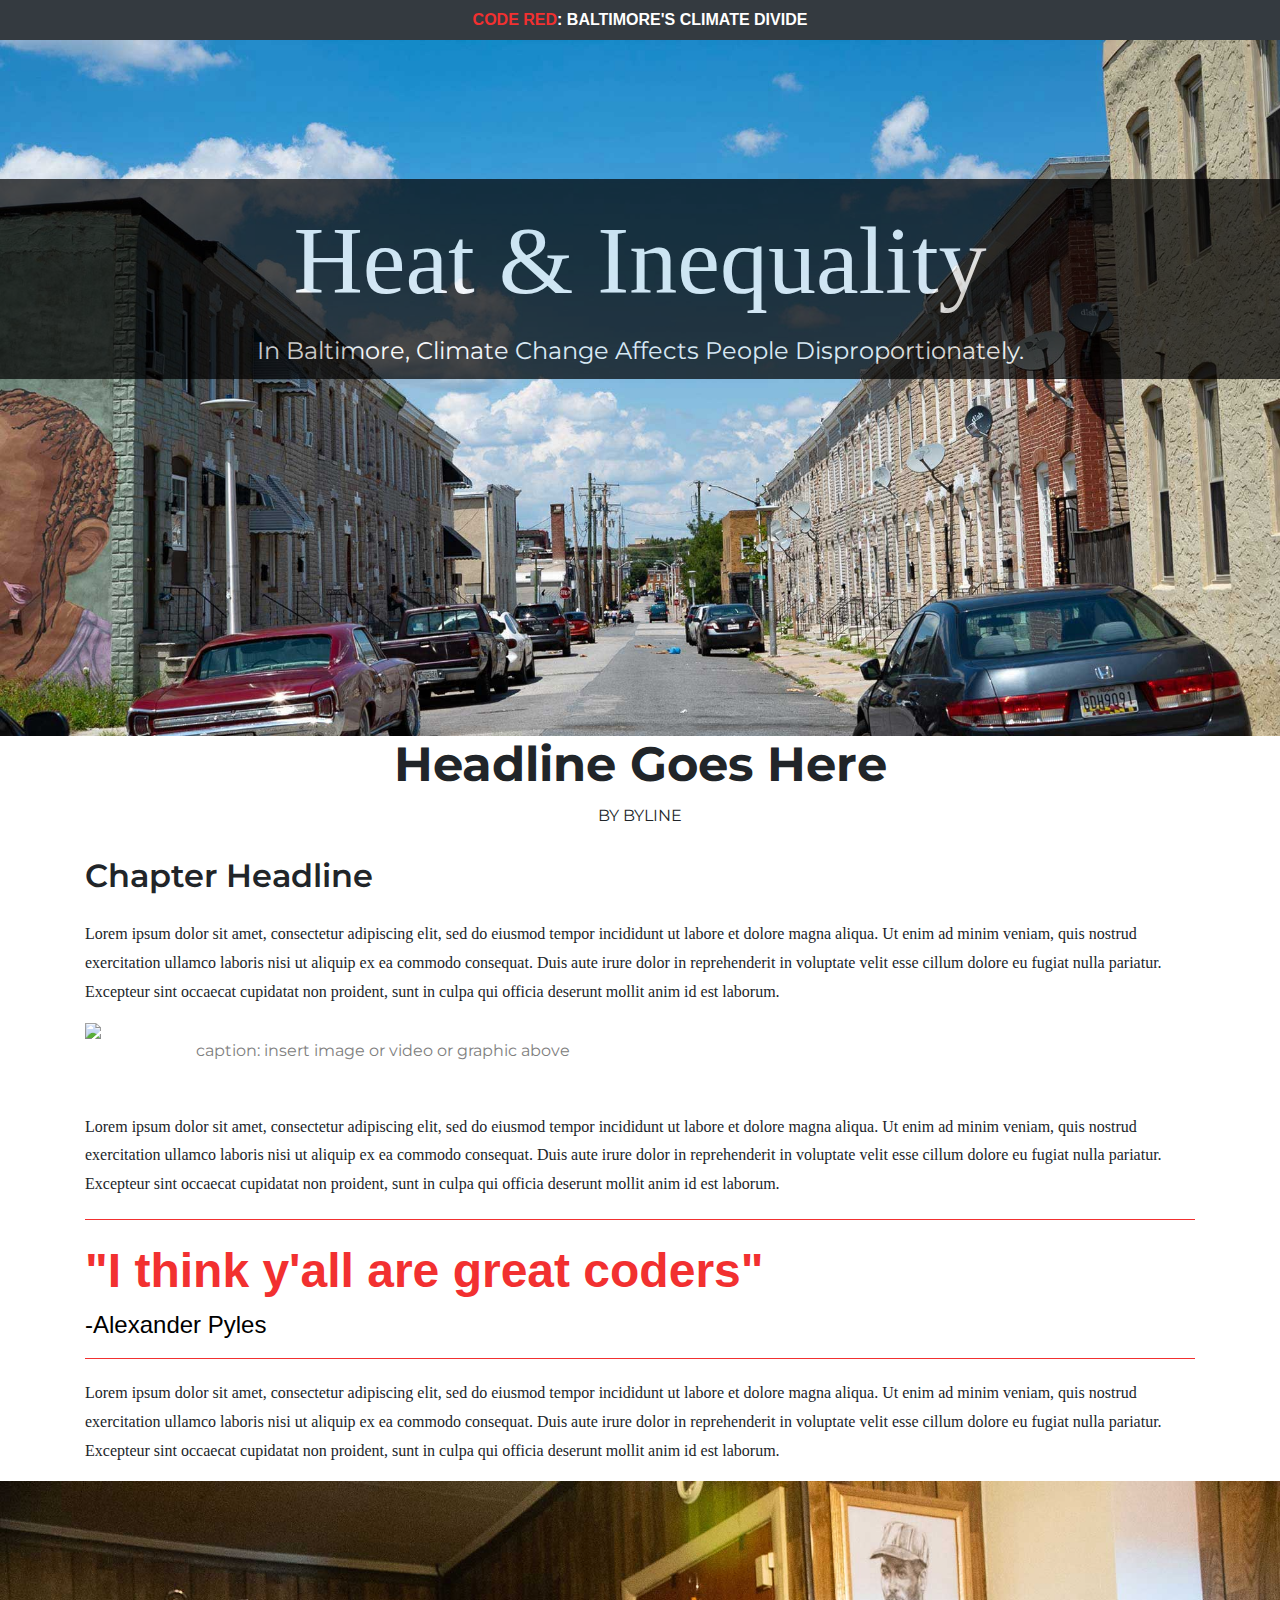
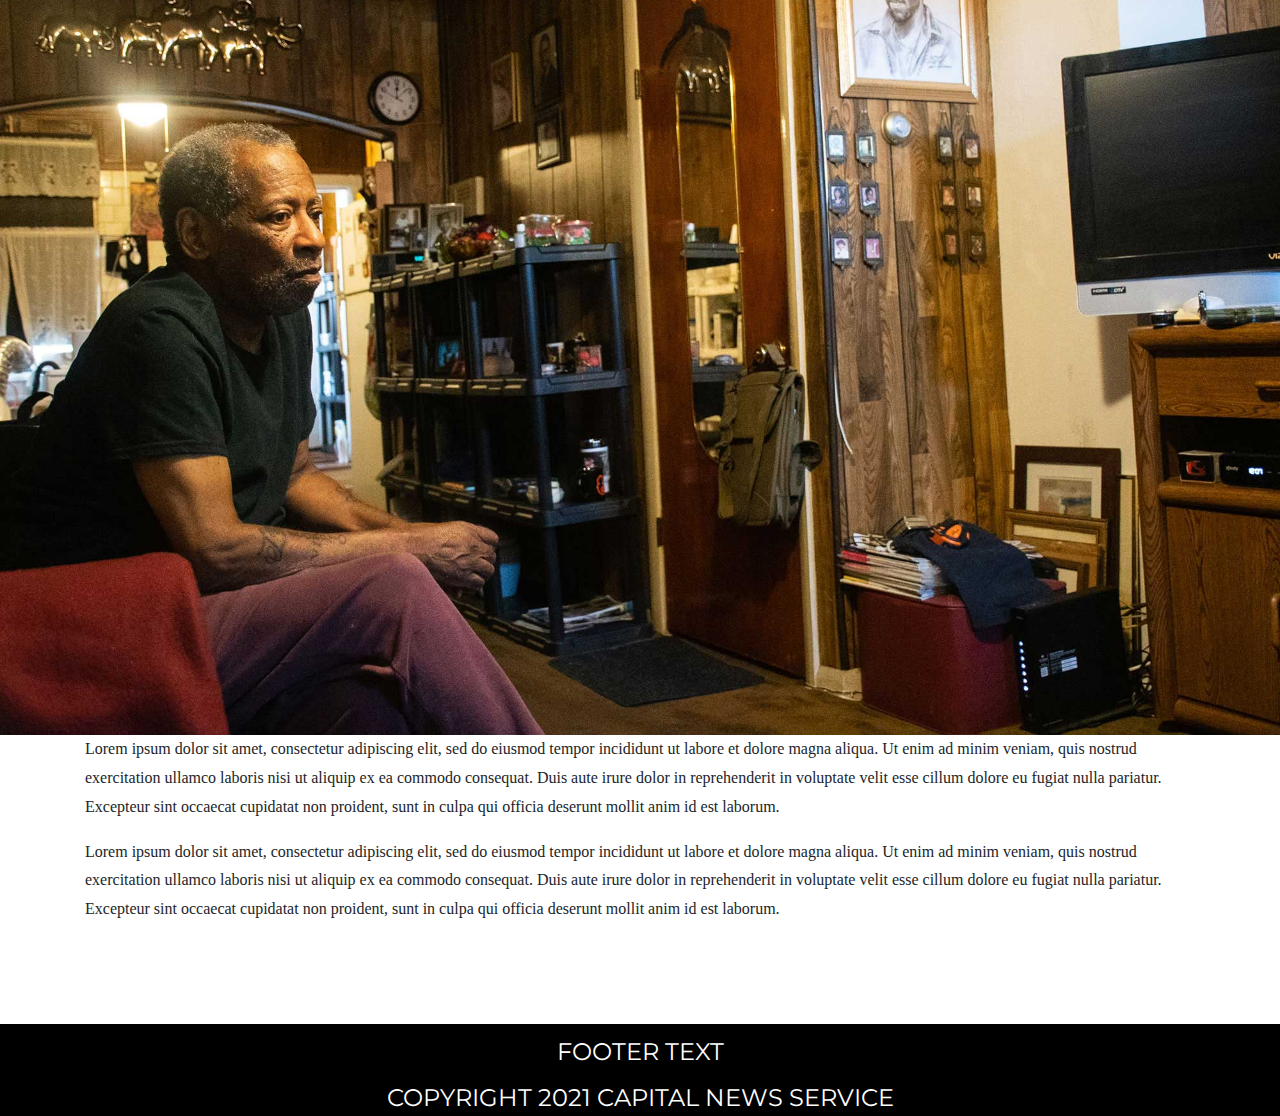
==== climate-crisis-story/index.html @ b61ea434 "data-viz-project" ====
<!doctype html>

<html lang="en">
<head>
  <meta charset="utf-8">
  <meta name="viewport" content="width=device-width, initial-scale=1, shrink-to-fit=no">

  <title>HTML Frame</title>
  <meta name="description" content="Climate Crisis Exercise">
  <meta name="author" content="Josh Davidsburg">

  <!-- Bootstrap CSS -->
  <link rel="stylesheet" href="https://stackpath.bootstrapcdn.com/bootstrap/4.4.1/css/bootstrap.min.css" integrity="sha384-Vkoo8x4CGsO3+Hhxv8T/Q5PaXtkKtu6ug5TOeNV6gBiFeWPGFN9MuhOf23Q9Ifjh" crossorigin="anonymous">
  <!-- My local stylesheet -->
  <link rel="stylesheet" rel="text/css" href="style.css">
  <link rel="preconnect" href="https://fonts.gstatic.com">

  <!-- Google Font Styles -->
  <link href="https://fonts.googleapis.com/css2?family=Montserrat:wght@300;500;700;800;900&display=swap" rel="stylesheet">
</head>
<body>
  <!-- NavBar -->
  <nav class="navbar navbar-expand-lg navbar-dark bg-dark">
    <span class="navtop"> <span class="red">Code Red</span>: Baltimore's Climate Divide</span>
  </nav>
  <!-- End NavBar -->

  <!--splash hero area -->
  <div class="hero-container">
    <img src="images/sonia-hug-streetview.jpg" class="hero-image" alt="Baltimore street view">
    <div class="overlay">
      <div class="hero-head">Heat & Inequality
      <div class="sub-head">In Baltimore, Climate Change Affects People Disproportionately.

      </div>
      </div>

    </div>
  </div>
  <!--End splash hero area -->


  <div class="container">

    <h1 id="headline">Headline Goes Here </h1>
    <p id="byline">By byline</p>

    <p class="chapter-headline">Chapter Headline</p>
    <p>Lorem ipsum dolor sit amet, consectetur adipiscing elit, sed do eiusmod tempor incididunt ut labore et dolore magna aliqua. Ut enim ad minim veniam, quis nostrud exercitation ullamco laboris nisi ut aliquip ex ea commodo consequat. Duis aute irure dolor in reprehenderit in voluptate velit esse cillum dolore eu fugiat nulla pariatur. Excepteur sint occaecat cupidatat non proident, sunt in culpa qui officia deserunt mollit anim id est laborum.</p>


        <img id="main-photo" src="sample-img.jpg">
        <div class="caption">caption: insert image or video or graphic above</div>




    <p>Lorem ipsum dolor sit amet, consectetur adipiscing elit, sed do eiusmod tempor incididunt ut labore et dolore magna aliqua. Ut enim ad minim veniam, quis nostrud exercitation ullamco laboris nisi ut aliquip ex ea commodo consequat. Duis aute irure dolor in reprehenderit in voluptate velit esse cillum dolore eu fugiat nulla pariatur. Excepteur sint occaecat cupidatat non proident, sunt in culpa qui officia deserunt mollit anim id est laborum. </p>

    <div class="quote">
        "I think y'all are great coders"
        <div class="attribution">
          -Alexander Pyles
        </div>
    </div>

    <p>Lorem ipsum dolor sit amet, consectetur adipiscing elit, sed do eiusmod tempor incididunt ut labore et dolore magna aliqua. Ut enim ad minim veniam, quis nostrud exercitation ullamco laboris nisi ut aliquip ex ea commodo consequat. Duis aute irure dolor in reprehenderit in voluptate velit esse cillum dolore eu fugiat nulla pariatur. Excepteur sint occaecat cupidatat non proident, sunt in culpa qui officia deserunt mollit anim id est laborum. </p>

<!-- Hero Image -->
  </div>
    <img src="images/solomon-simmons.jpg" alt="Solomon Simmons" class="hero-image">
  <div class="container">

    <p>Lorem ipsum dolor sit amet, consectetur adipiscing elit, sed do eiusmod tempor incididunt ut labore et dolore magna aliqua. Ut enim ad minim veniam, quis nostrud exercitation ullamco laboris nisi ut aliquip ex ea commodo consequat. Duis aute irure dolor in reprehenderit in voluptate velit esse cillum dolore eu fugiat nulla pariatur. Excepteur sint occaecat cupidatat non proident, sunt in culpa qui officia deserunt mollit anim id est laborum. </p>

    <p>Lorem ipsum dolor sit amet, consectetur adipiscing elit, sed do eiusmod tempor incididunt ut labore et dolore magna aliqua. Ut enim ad minim veniam, quis nostrud exercitation ullamco laboris nisi ut aliquip ex ea commodo consequat. Duis aute irure dolor in reprehenderit in voluptate velit esse cillum dolore eu fugiat nulla pariatur. Excepteur sint occaecat cupidatat non proident, sunt in culpa qui officia deserunt mollit anim id est laborum. </p>

    <!-- columns -->

  </div>
  <div id="footer">
  <div class="footer-text">Footer text </div>
  <div class="footer-text">Copyright 2021 Capital News Service</div>
  </div>
  <!-- JS call-ins -->
  <script src="https://code.jquery.com/jquery-3.4.1.slim.min.js" integrity="sha384-J6qa4849blE2+poT4WnyKhv5vZF5SrPo0iEjwBvKU7imGFAV0wwj1yYfoRSJoZ+n" crossorigin="anonymous"></script>
  <script src="https://cdn.jsdelivr.net/npm/popper.js@1.16.0/dist/umd/popper.min.js" integrity="sha384-Q6E9RHvbIyZFJoft+2mJbHaEWldlvI9IOYy5n3zV9zzTtmI3UksdQRVvoxMfooAo" crossorigin="anonymous"></script>
  <script src="https://stackpath.bootstrapcdn.com/bootstrap/4.4.1/js/bootstrap.min.js" integrity="sha384-wfSDF2E50Y2D1uUdj0O3uMBJnjuUD4Ih7YwaYd1iqfktj0Uod8GCExl3Og8ifwB6" crossorigin="anonymous"></script>

</body>
</html>
---- climate-crisis-story/style.css ----
#headline {
  font-size: 3em;
  font-weight: 700;
  text-align: center;
  font-family: 'Montserrat', sans-serif;
}

#byline{
  font-size: 1em;
  font-family: 'Montserrat', sans-serif;
  text-align: center;
  text-transform: uppercase;
}

p{
  font-family: Georgia, serif;
  line-height: 180%;
  font-size: 1em;
}

.chapter-headline{
  font-size: 2em;
  font-weight: 600;
  font-family: 'Montserrat', sans-serif;
}


#footer{
  background-color: black;
  margin-top: 100px;
}

.footer-text {
  font-size: 1.5em;
  text-align: center;
  font-family: 'Montserrat', sans-serif;
  color: white;
  padding-top: 10px;
  text-transform: uppercase;
}

#main-photo{
    width: 80%;
    margin-left: auto;
    margin-right: auto;
    display: block;
}

@media screen and (max-width:1400px){
  #main-photo{
    width:100%
  }
}



.caption {
  font-family: 'Montserrat', sans-serif;
  color:grey;
  padding-bottom: 50px;
  width: 80%;
  text-align: left;
  margin: 0 auto;
}

/* Top Nav /Tophat */
.navtop{
  color: white;
  margin: 0 auto;
  text-transform: uppercase;
  font-weight: 700;
}

.red{
  color: #f23030
}

/* hero splash area */
.hero-container{
  position: relative;
  text-align: center;
  color: white;

}

.hero-image{
  width: 100%;
}

.overlay{
  position: absolute;
  top: 20%;
  width: 100%;
  background-color: black;
  opacity: 0.7;
}

.hero-head{
  font-family: 'Playfair Display', serif;
  font-size: 6em;
  color: white;
  margin: 0 auto;
  padding: 10px
}

.sub-head{
  font-family: 'Montserrat', sans-serif;
  font-size: .25em
}
/* quotes */
.quote{
  color: #f23030;
  font-size: 3em;
  font-weight:700;
  text-align: left;
  padding: 15px 0 15px 0;
  border-top: 1px solid #f23030;
  border-bottom: 1px solid #f23030;
  margin-top: 20px;
  margin-bottom: 20px;
}
.attribution{
  font-size: .5em;
  font-weight: 100;
  text-align: left;
  color: black;
}

/* media queries */
@media query (max-width:700px){
  .hero-head{
    font-size: 1.5em;
  }
}
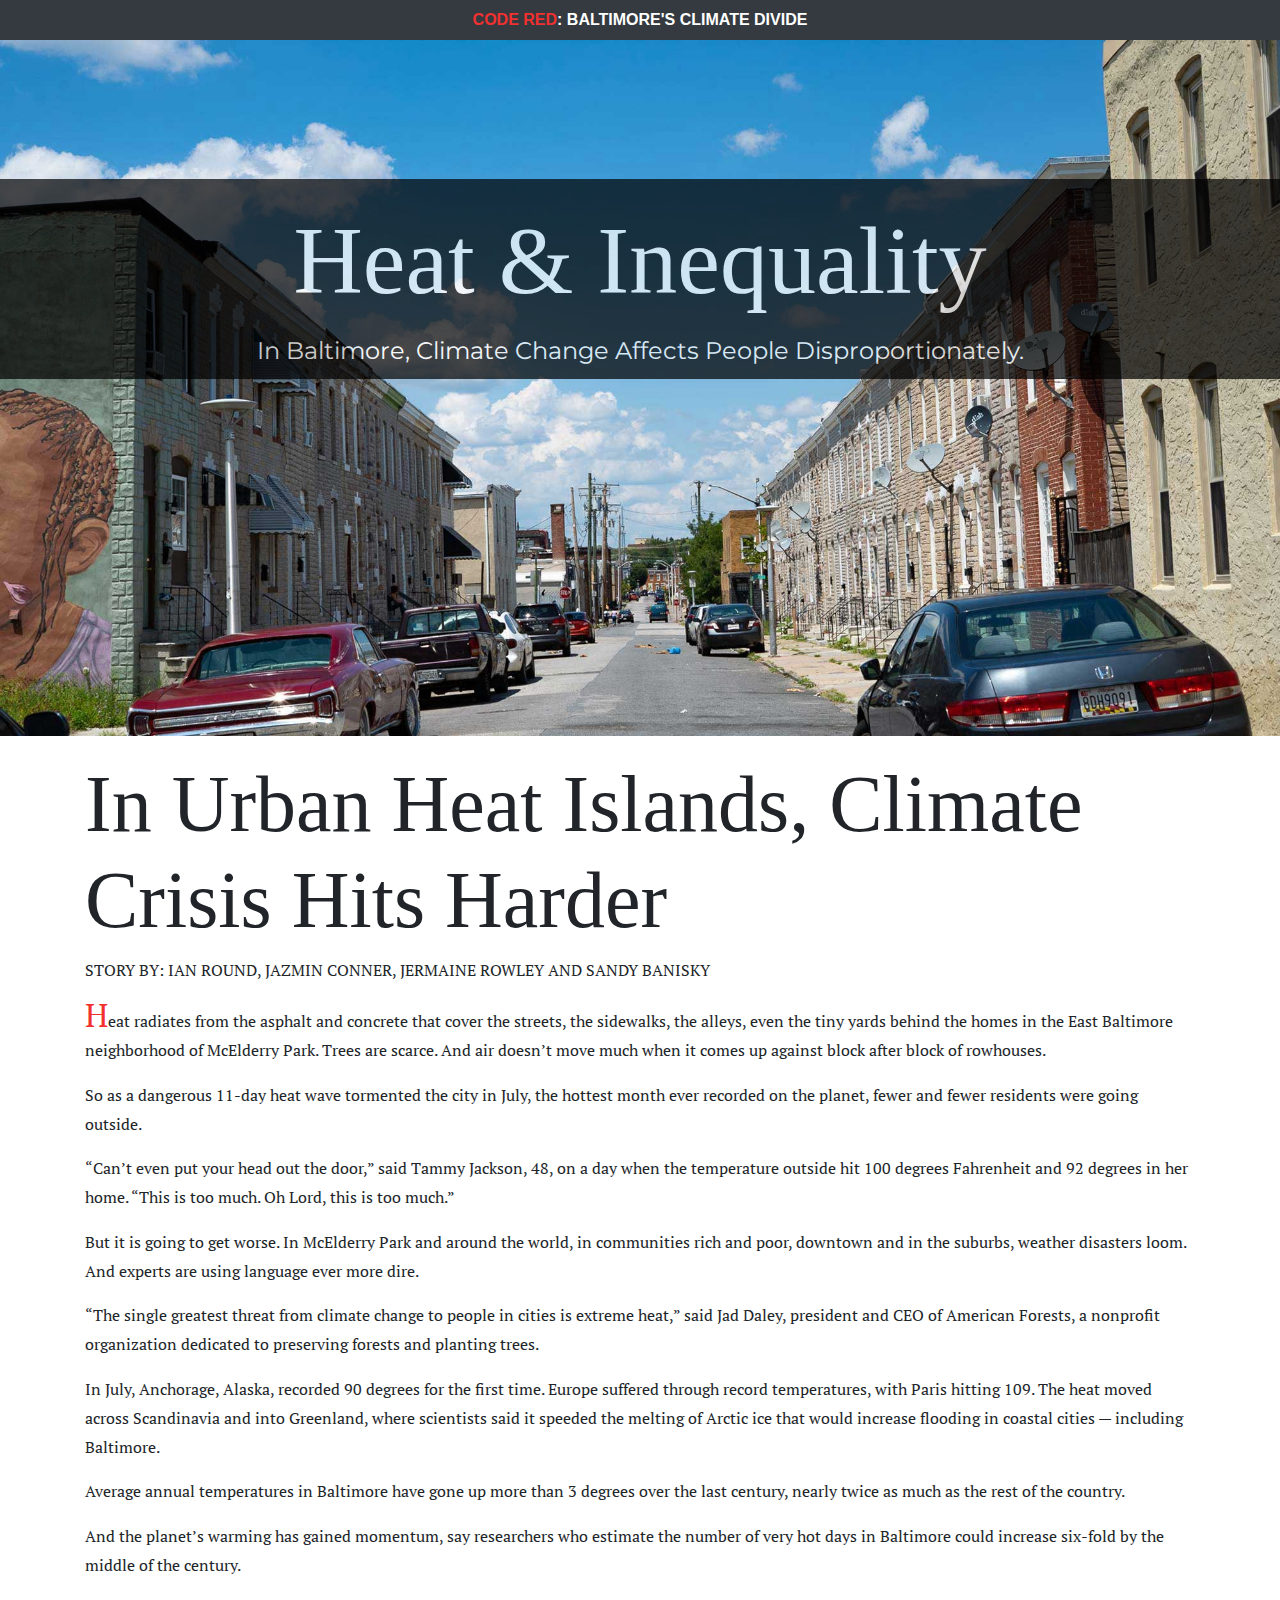
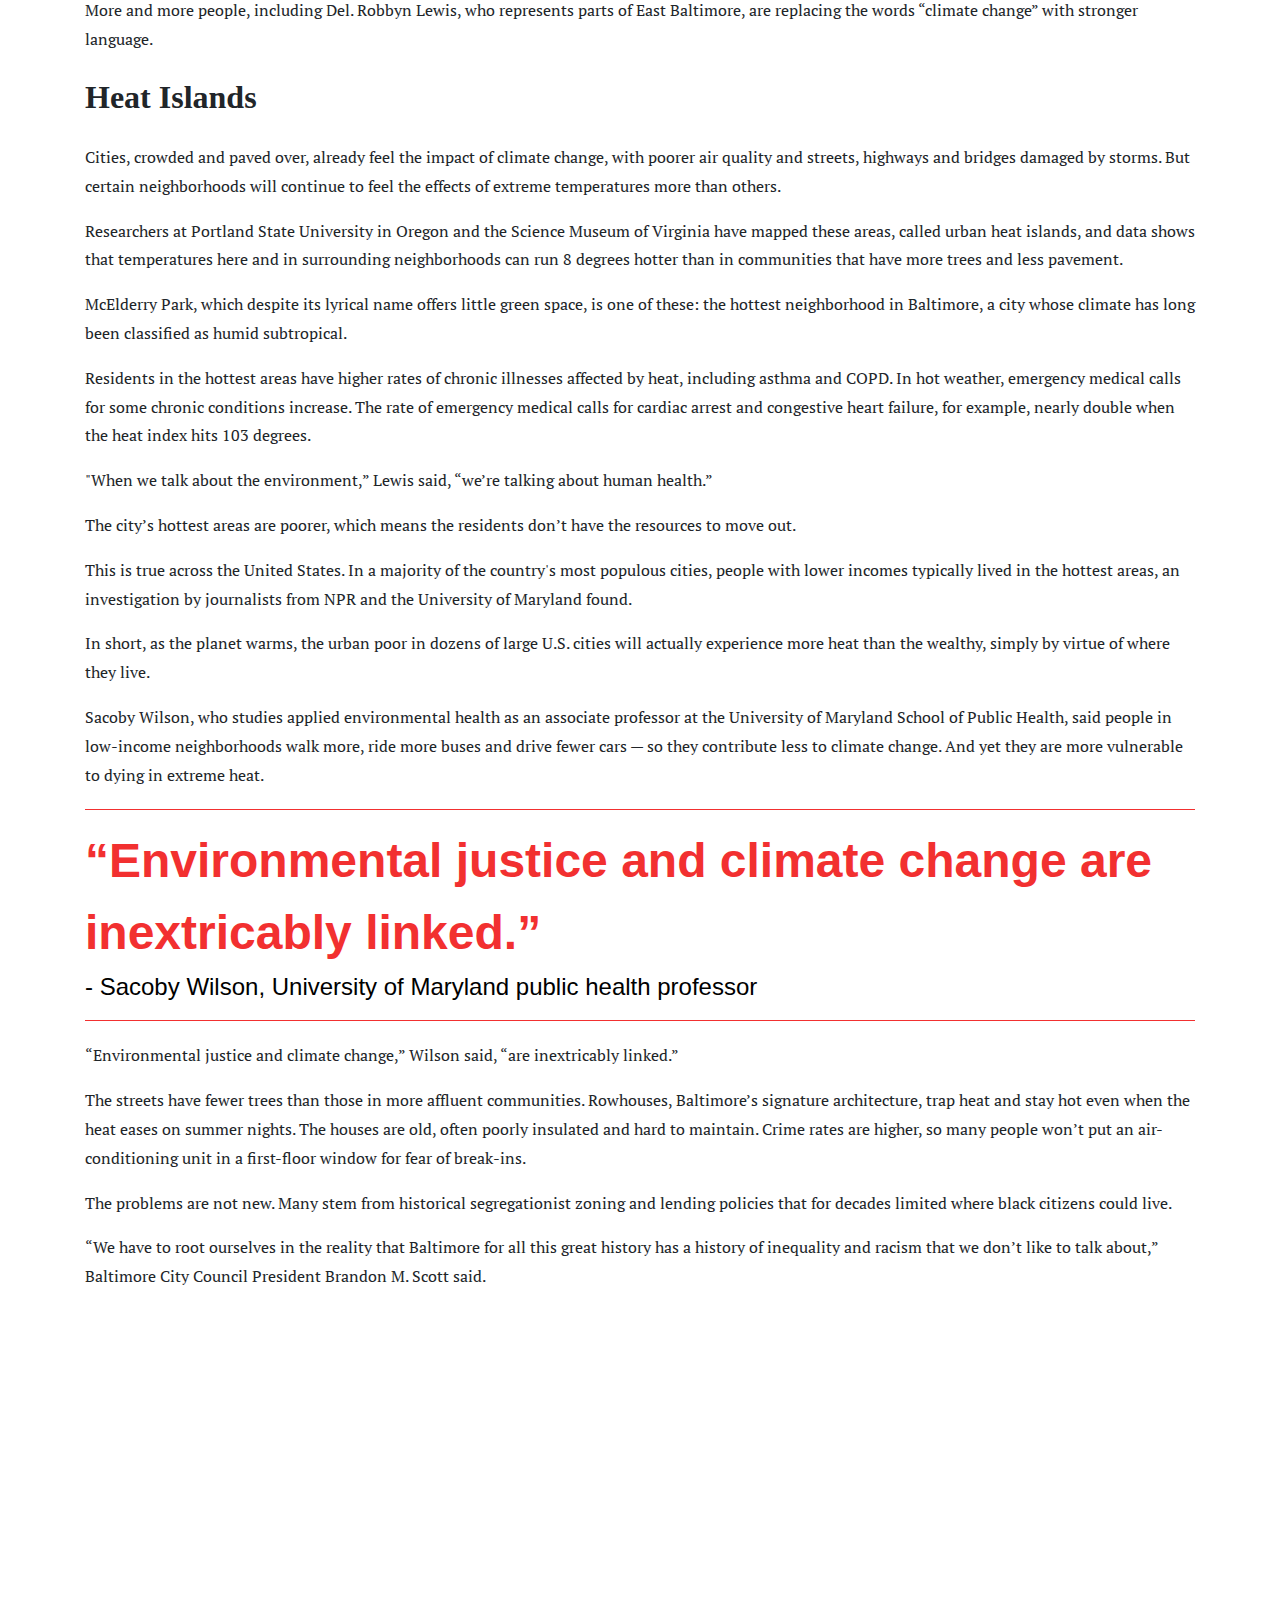
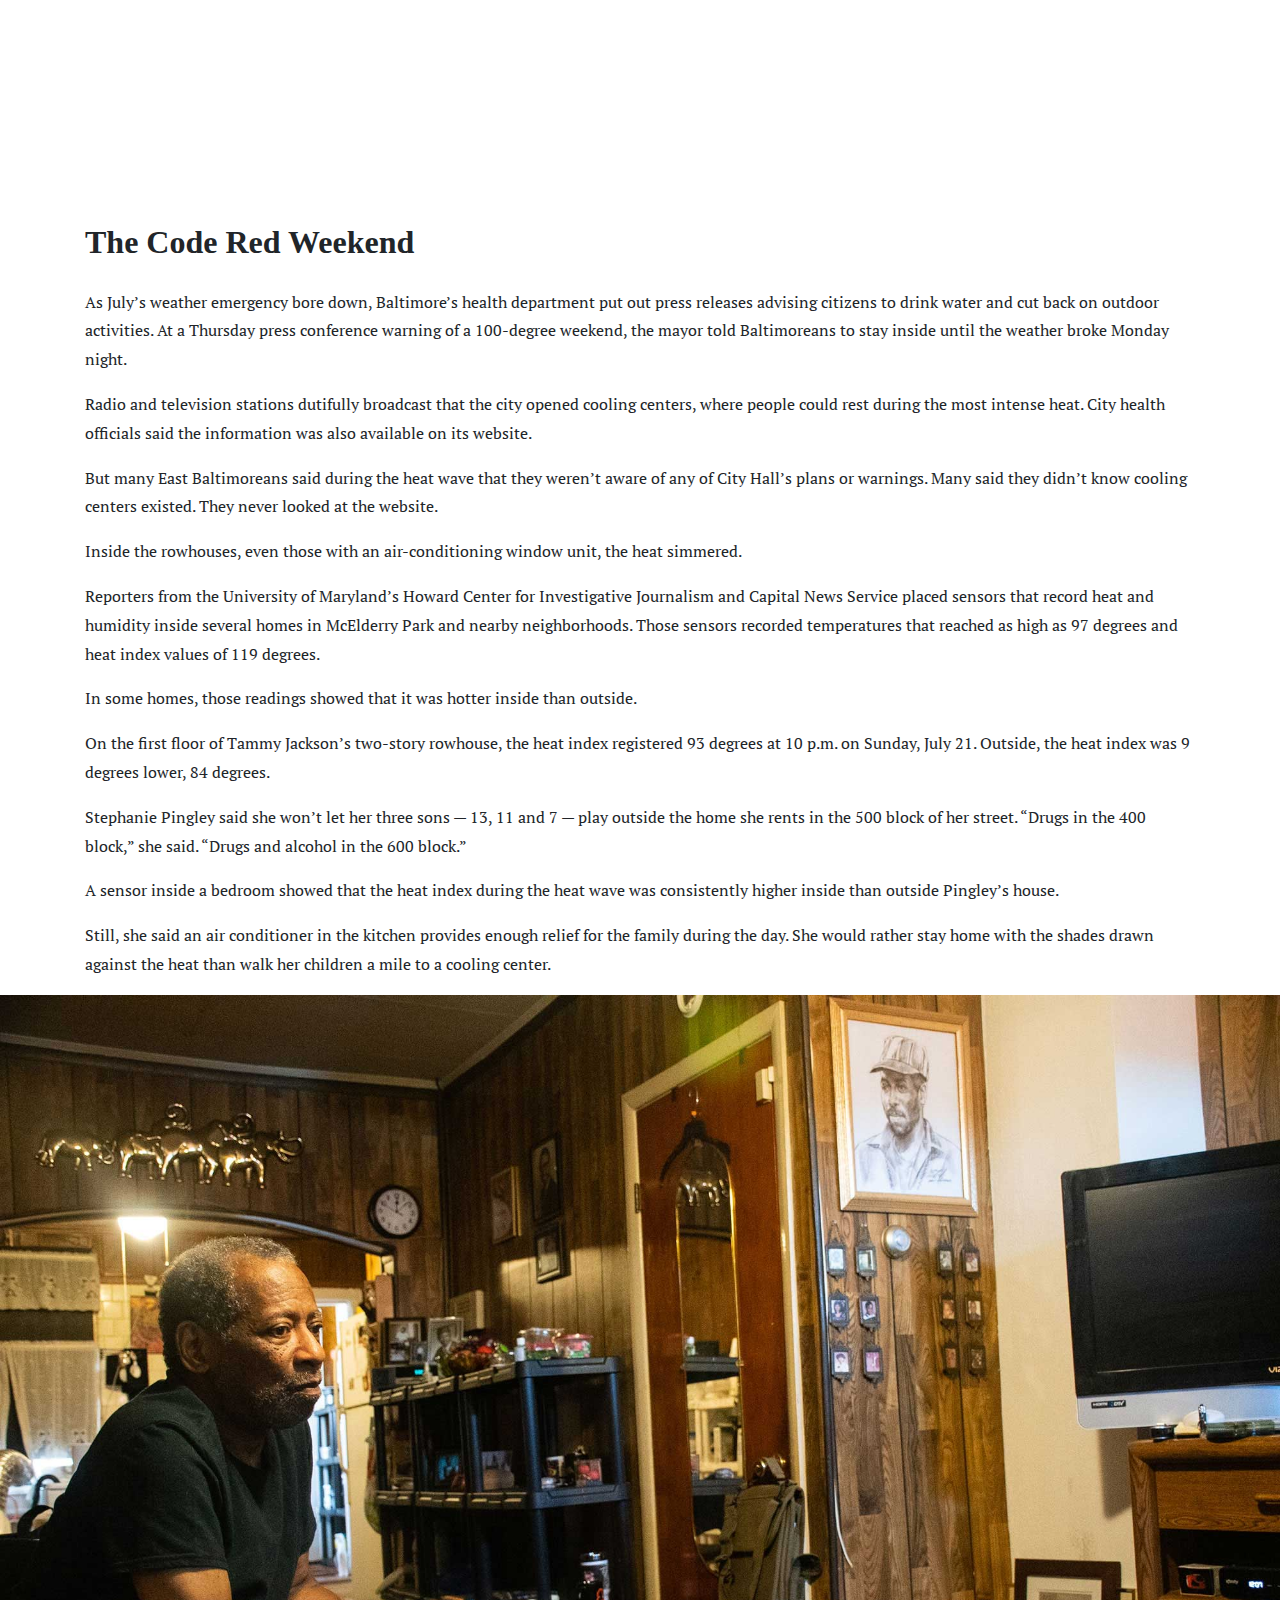
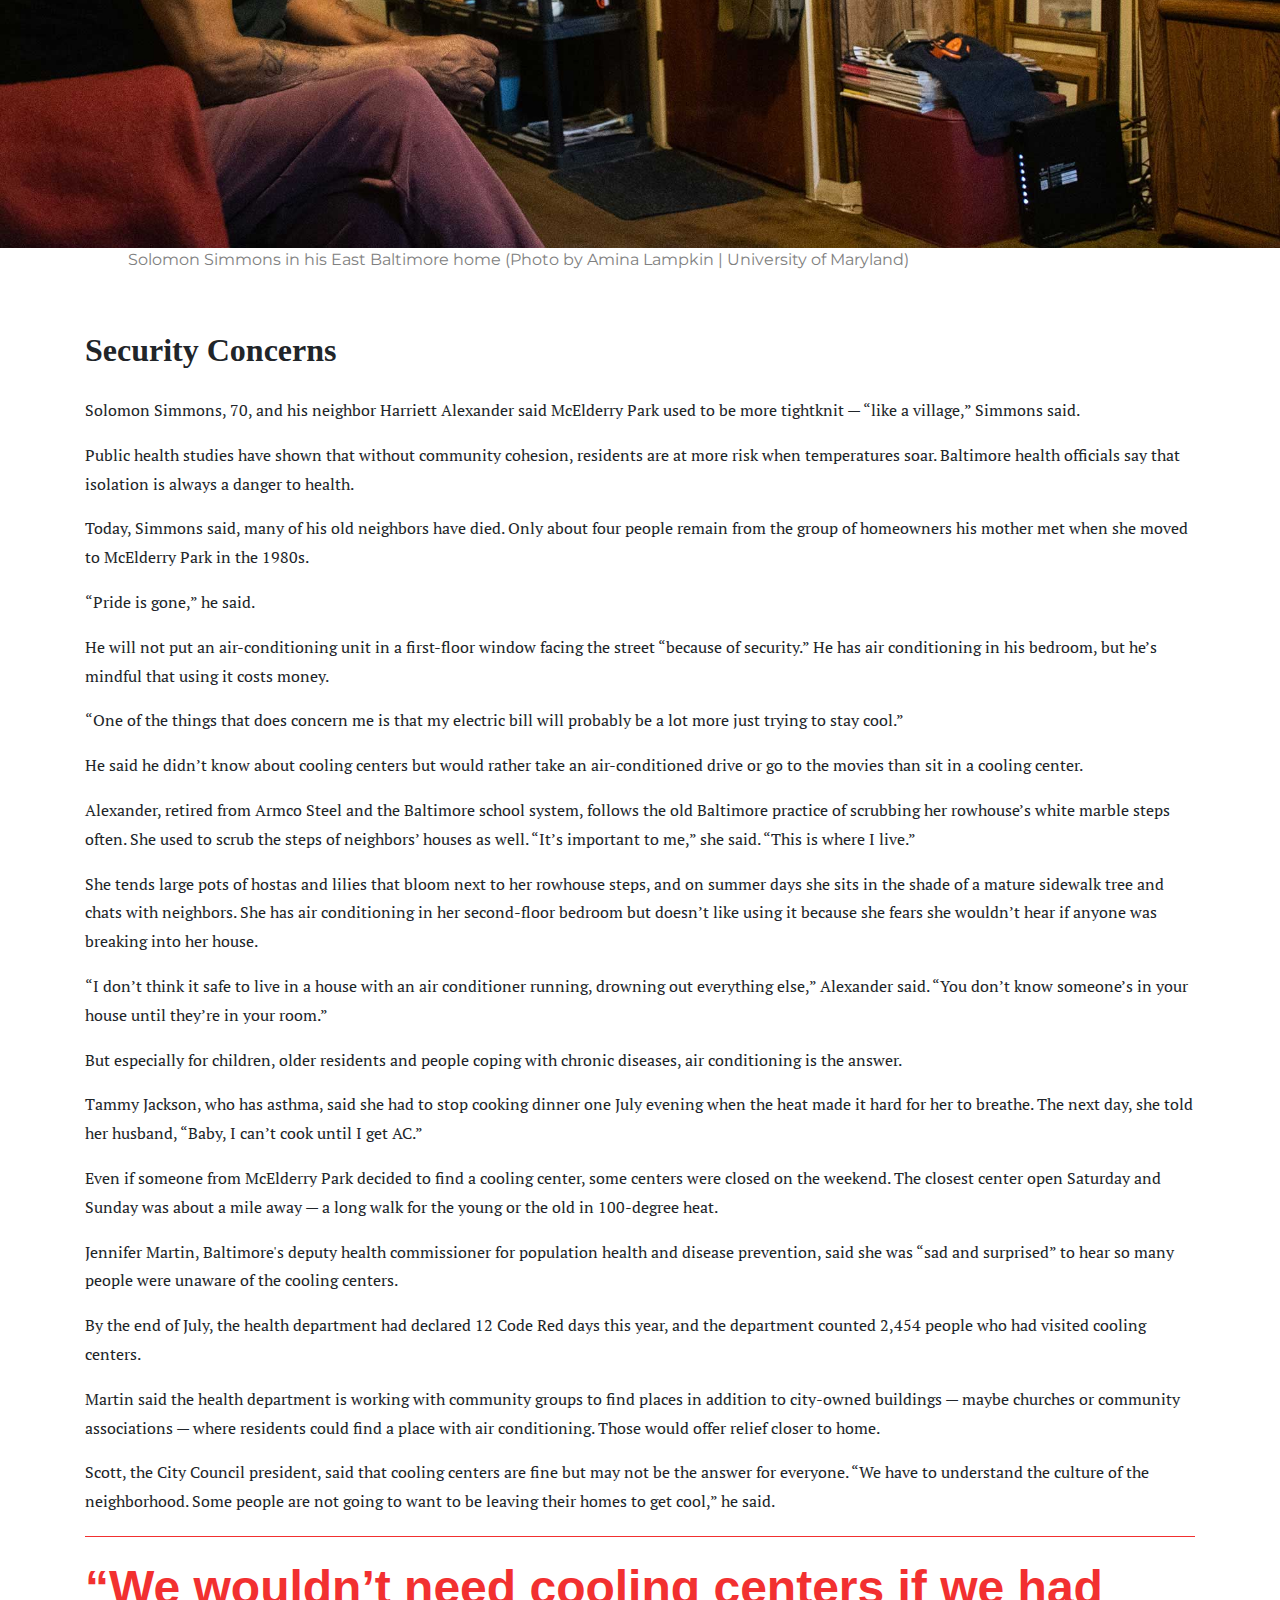
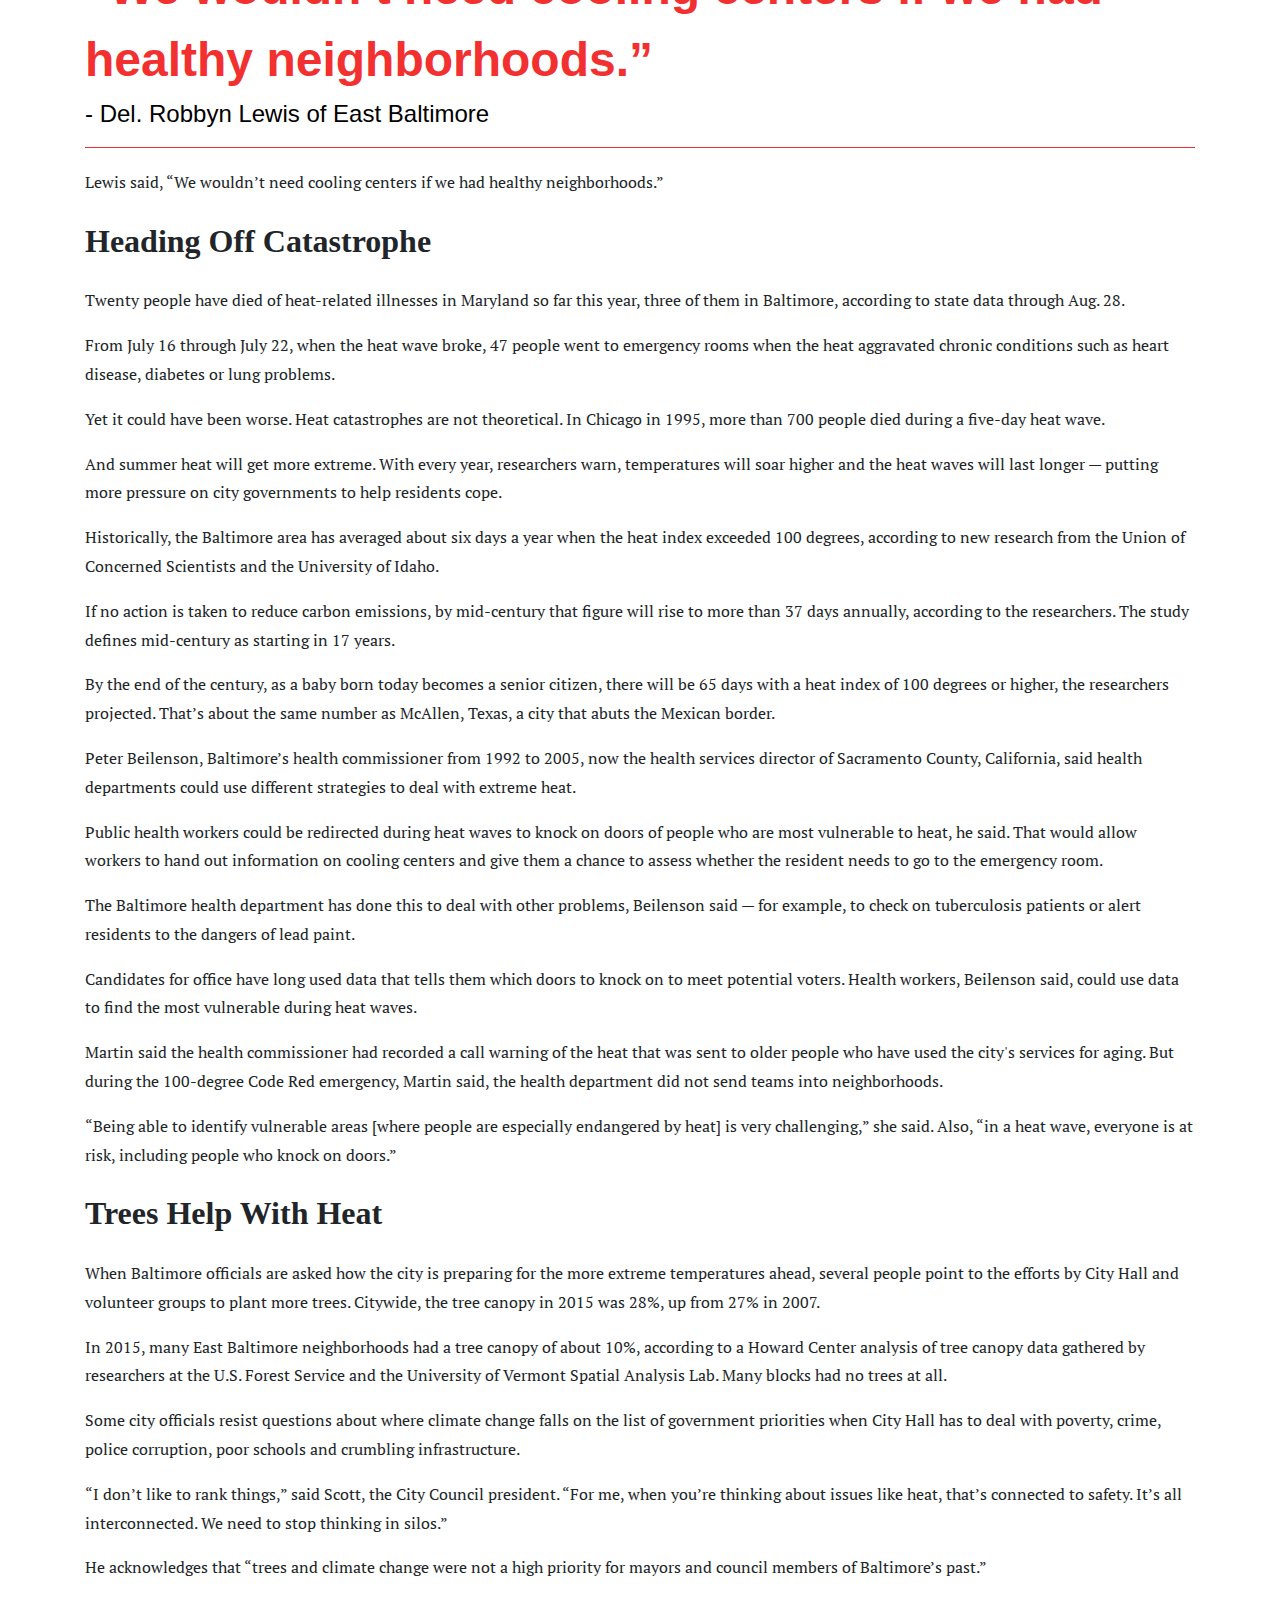
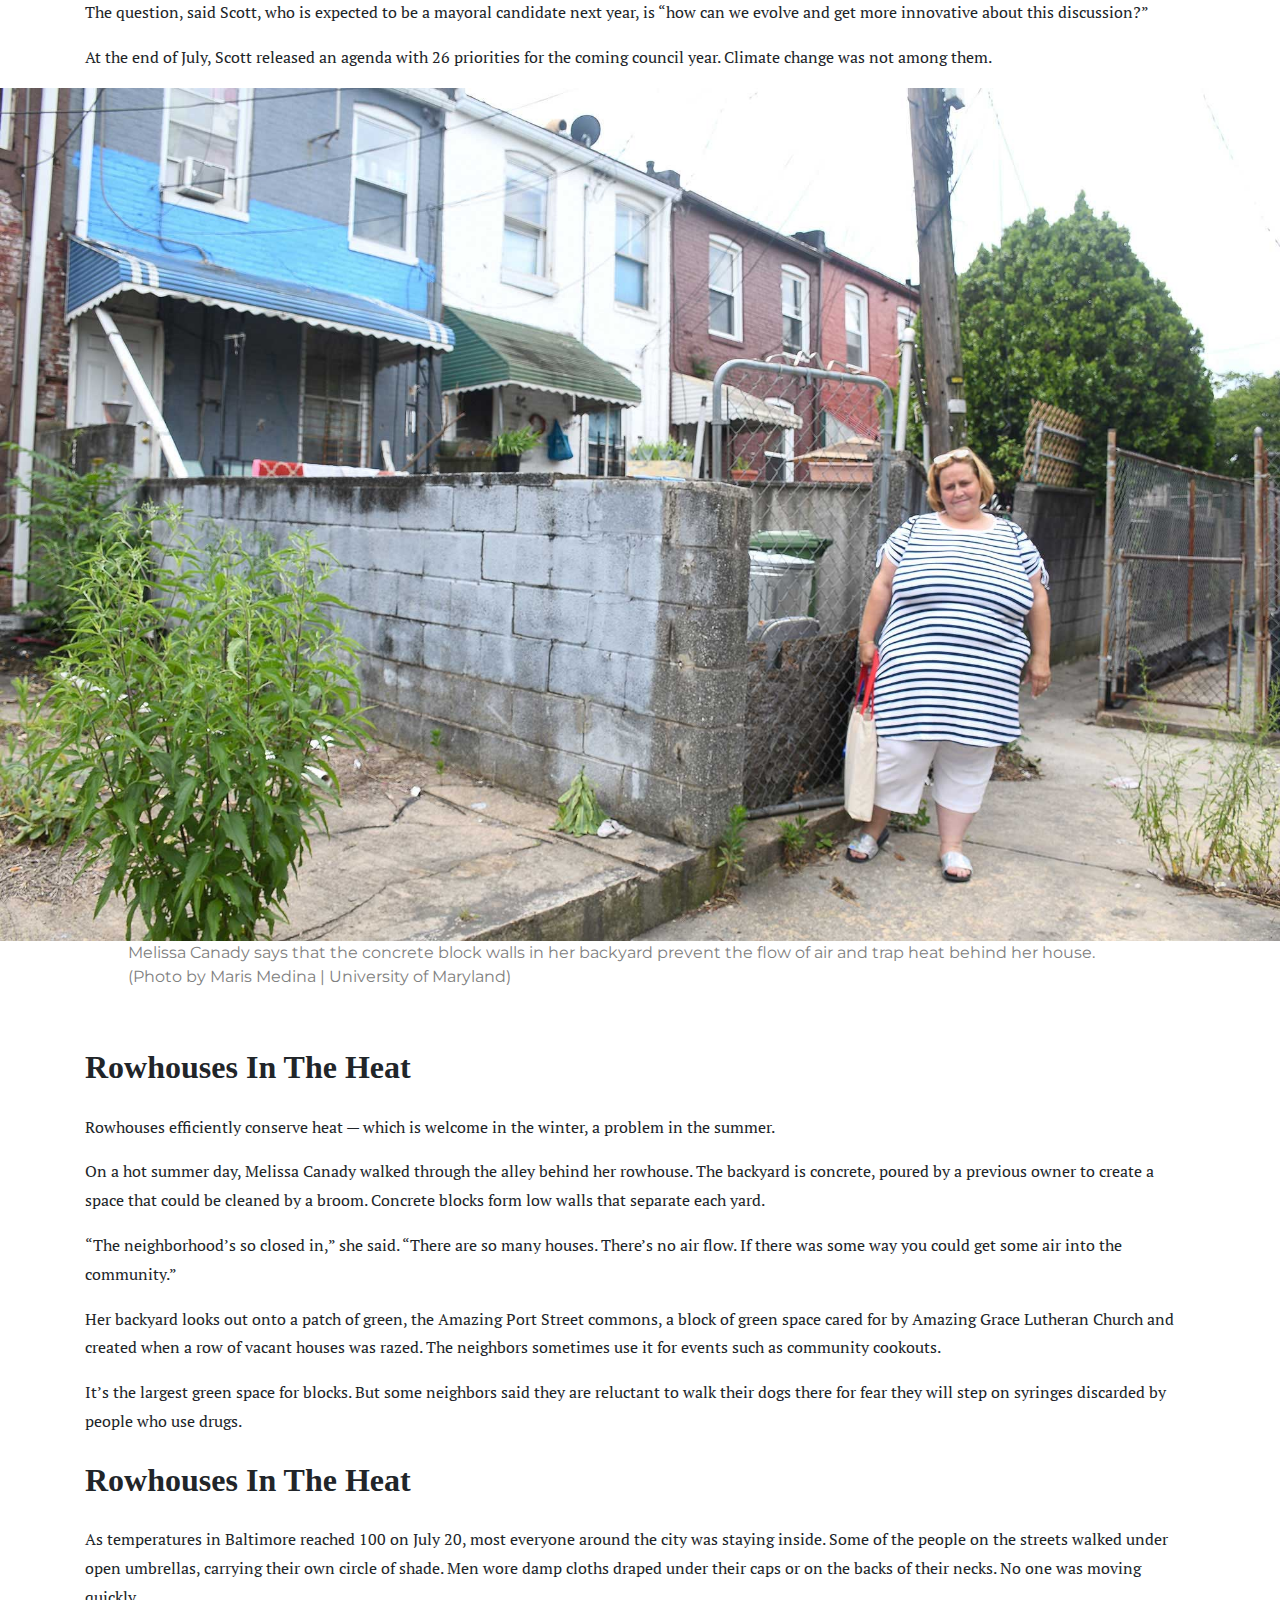
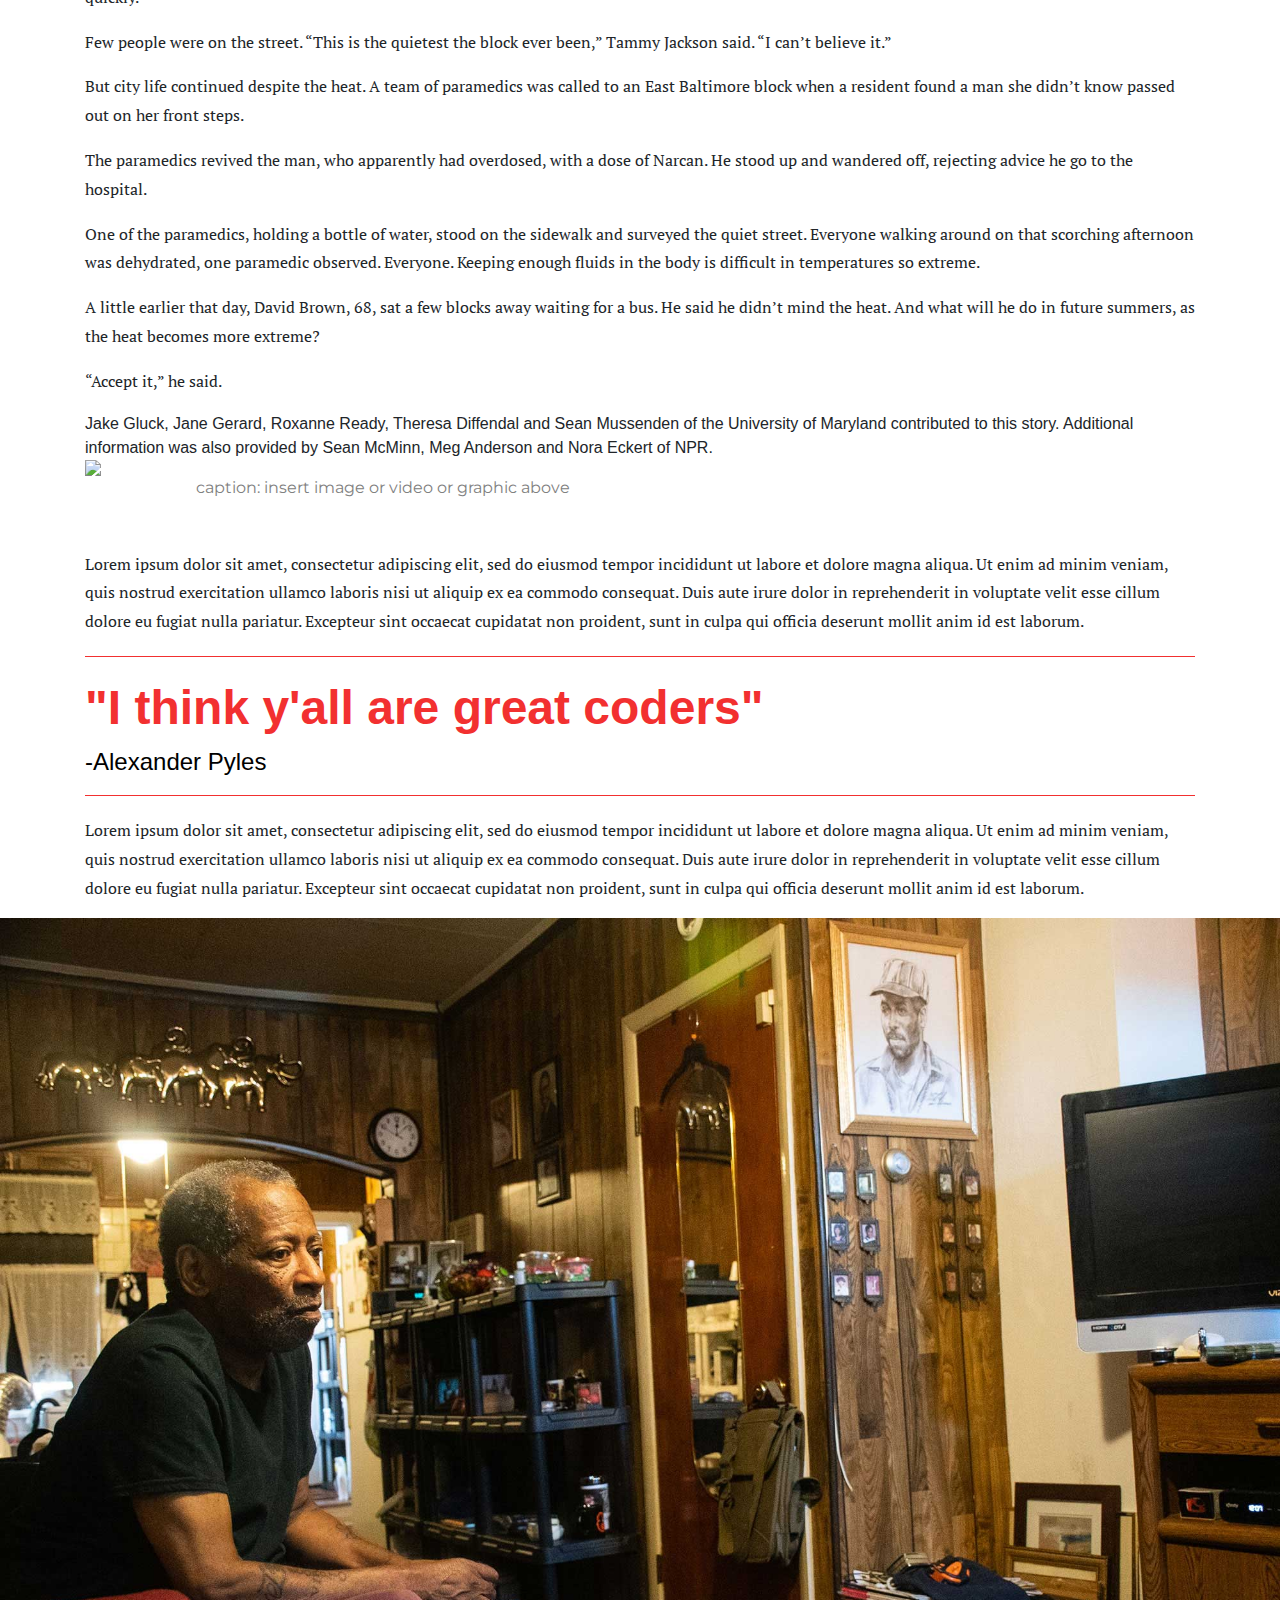
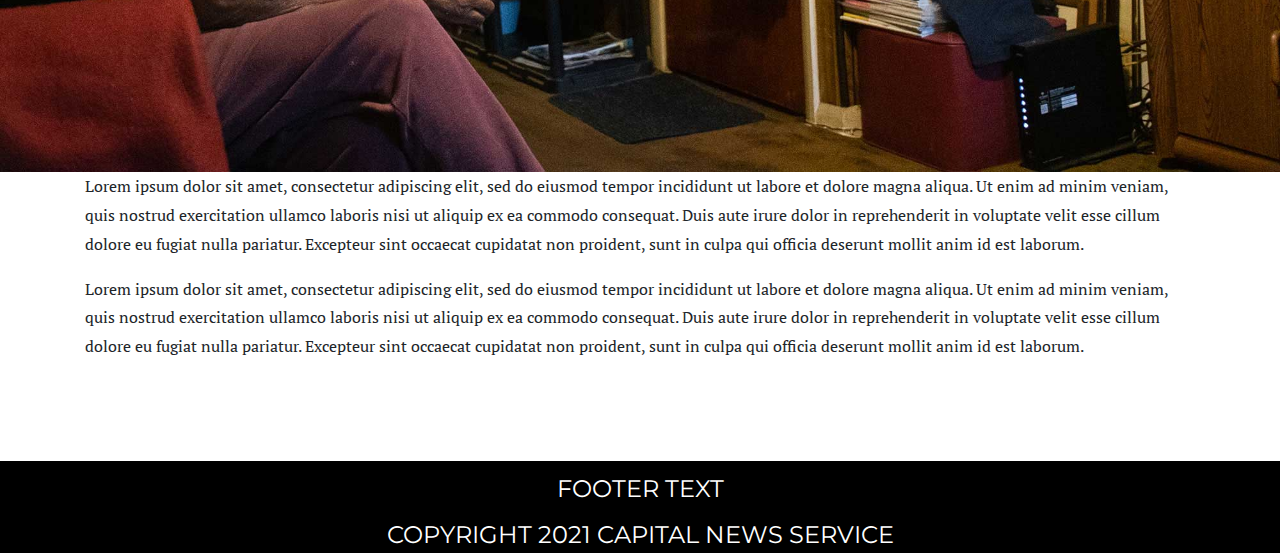
==== commit 7ba0cc8f: "data update" ====
--- a/climate-crisis-story/index.html
+++ b/climate-crisis-story/index.html
@@ -6,10 +6,12 @@
   <meta charset="utf-8">
   <meta name="viewport" content="width=device-width, initial-scale=1, shrink-to-fit=no">
 
-  <title>HTML Frame</title>
+  <title>Climate Crisis Exercise</title>
   <meta name="description" content="Climate Crisis Exercise">
   <meta name="author" content="Josh Davidsburg">
-
+  <link rel="preconnect" href="https://fonts.googleapis.com">
+  <link rel="preconnect" href="https://fonts.gstatic.com" crossorigin>
+  <link href="https://fonts.googleapis.com/css2?family=PT+Serif:ital,wght@0,400;0,700;1,400;1,700&display=swap" rel="stylesheet">
   <!-- Bootstrap CSS -->
   <link rel="stylesheet" href="https://stackpath.bootstrapcdn.com/bootstrap/4.4.1/css/bootstrap.min.css" integrity="sha384-Vkoo8x4CGsO3+Hhxv8T/Q5PaXtkKtu6ug5TOeNV6gBiFeWPGFN9MuhOf23Q9Ifjh" crossorigin="anonymous">
   <!-- My local stylesheet -->
@@ -43,11 +45,216 @@
 
   <div class="container">
 
-    <h1 id="headline">Headline Goes Here </h1>
-    <p id="byline">By byline</p>
-
-    <p class="chapter-headline">Chapter Headline</p>
-    <p>Lorem ipsum dolor sit amet, consectetur adipiscing elit, sed do eiusmod tempor incididunt ut labore et dolore magna aliqua. Ut enim ad minim veniam, quis nostrud exercitation ullamco laboris nisi ut aliquip ex ea commodo consequat. Duis aute irure dolor in reprehenderit in voluptate velit esse cillum dolore eu fugiat nulla pariatur. Excepteur sint occaecat cupidatat non proident, sunt in culpa qui officia deserunt mollit anim id est laborum.</p>
+    <h1>In urban heat islands, climate crisis hits harder </h1>
+    <p id="byline">STORY BY: IAN ROUND, JAZMIN CONNER, JERMAINE ROWLEY AND SANDY BANISKY</p>
+
+    <p><span class="drop-case">H</span>eat radiates from the asphalt and concrete that cover the streets, the sidewalks, the alleys, even the tiny yards behind the homes in the East Baltimore neighborhood of McElderry Park. Trees are scarce. And air doesn’t move much when it comes up against block after block of rowhouses. </p>
+
+    <p> So as a dangerous 11-day heat wave tormented the city in July, the hottest month ever recorded on the planet, fewer and fewer residents were going outside.</p>
+
+    <p>“Can’t even put your head out the door,” said Tammy Jackson, 48, on a day when the temperature outside hit 100 degrees Fahrenheit and 92 degrees in her home. “This is too much. Oh Lord, this is too much.”</p>
+
+    <p>But it is going to get worse. In McElderry Park and around the world, in communities rich and poor, downtown and in the suburbs, weather disasters loom. And experts are using language ever more dire.</p>
+
+    <p>“The single greatest threat from climate change to people in cities is extreme heat,” said Jad Daley, president and CEO of American Forests, a nonprofit organization dedicated to preserving forests and planting trees.</p>
+
+    <p>In July, Anchorage, Alaska, recorded 90 degrees for the first time. Europe suffered through record temperatures, with Paris hitting 109. The heat moved across Scandinavia and into Greenland, where scientists said it speeded the melting of Arctic ice that would increase flooding in coastal cities — including Baltimore.</p>
+
+    <p>Average annual temperatures in Baltimore have gone up more than 3 degrees over the last century, nearly twice as much as the rest of the country.</p>
+
+    <p>And the planet’s warming has gained momentum, say researchers who estimate the number of very hot days in Baltimore could increase six-fold by the middle of the century.</p>
+
+    <p>More and more people, including Del. Robbyn Lewis, who represents parts of East Baltimore, are replacing the words “climate change” with stronger language.</p>
+
+    <p class="chapter-headline">heat islands</p>
+
+    <p>Cities, crowded and paved over, already feel the impact of climate change, with poorer air quality and streets, highways and bridges damaged by storms. But certain neighborhoods will continue to feel the effects of extreme temperatures more than others.</p>
+
+    <p>Researchers at Portland State University in Oregon and the Science Museum of Virginia have mapped these areas, called urban heat islands, and data shows that temperatures here and in surrounding neighborhoods can run 8 degrees hotter than in communities that have more trees and less pavement.</p>
+
+    <p>McElderry Park, which despite its lyrical name offers little green space, is one of these: the hottest neighborhood in Baltimore, a city whose climate has long been classified as humid subtropical.</p>
+
+    <p>Residents in the hottest areas have higher rates of chronic illnesses affected by heat, including asthma and COPD. In hot weather, emergency medical calls for some chronic conditions increase. The rate of emergency medical calls for cardiac arrest and congestive heart failure, for example, nearly double when the heat index hits 103 degrees.</p>
+
+    <p>"When we talk about the environment,” Lewis said, “we’re talking about human health.”</p>
+
+    <p>The city’s hottest areas are poorer, which means the residents don’t have the resources to move out.</p>
+
+    <p>This is true across the United States. In a majority of the country's most populous cities, people with lower incomes typically lived in the hottest areas, an investigation by journalists from NPR and the University of Maryland found.</p>
+
+    <p>In short, as the planet warms, the urban poor in dozens of large U.S. cities will actually experience more heat than the wealthy, simply by virtue of where they live.</p>
+
+    <p>Sacoby Wilson, who studies applied environmental health as an associate professor at the University of Maryland School of Public Health, said people in low-income neighborhoods walk more, ride more buses and drive fewer cars — so they contribute less to climate change. And yet they are more vulnerable to dying in extreme heat.</p>
+
+    <div class="quote">“Environmental justice and climate change are inextricably linked.”
+      <div class="attribution">- Sacoby Wilson, University of Maryland public health professor</div>
+    </div>
+
+
+    <p>“Environmental justice and climate change,” Wilson said, “are inextricably linked.”</p>
+
+    <p>The streets have fewer trees than those in more affluent communities. Rowhouses, Baltimore’s signature architecture, trap heat and stay hot even when the heat eases on summer nights. The houses are old, often poorly insulated and hard to maintain. Crime rates are higher, so many people won’t put an air-conditioning unit in a first-floor window for fear of break-ins.</p>
+
+    <p>The problems are not new. Many stem from historical segregationist zoning and lending policies that for decades limited where black citizens could live.</p>
+
+    <p>“We have to root ourselves in the reality that Baltimore for all this great history has a history of inequality and racism that we don’t like to talk about,” Baltimore City Council President Brandon M. Scott said.</p>
+
+    <iframe title=" Baltimore has more than its share of heat-related deaths in Maryland" aria-label="Grouped Column Chart" id="datawrapper-chart-JL5jA" src="//datawrapper.dwcdn.net/JL5jA/2/" scrolling="no" frameborder="0" style="width: 0; min-width: 100% !important; border: none;" height="500"></iframe>
+    <p class="chapter-headline">The Code Red weekend</p>
+
+    <p>As July’s weather emergency bore down, Baltimore’s health department put out press releases advising citizens to drink water and cut back on outdoor activities. At a Thursday press conference warning of a 100-degree weekend, the mayor told Baltimoreans to stay inside until the weather broke Monday night.</p>
+
+    <p>Radio and television stations dutifully broadcast that the city opened cooling centers, where people could rest during the most intense heat. City health officials said the information was also available on its website.</p>
+
+    <p>But many East Baltimoreans said during the heat wave that they weren’t aware of any of City Hall’s plans or warnings. Many said they didn’t know cooling centers existed. They never looked at the website.</p>
+
+    <p>Inside the rowhouses, even those with an air-conditioning window unit, the heat simmered.</p>
+
+    <p>Reporters from the University of Maryland’s Howard Center for Investigative Journalism and Capital News Service placed sensors that record heat and humidity inside several homes in McElderry Park and nearby neighborhoods. Those sensors recorded temperatures that reached as high as 97 degrees and heat index values of 119 degrees.</p>
+
+    <p>In some homes, those readings showed that it was hotter inside than outside.</p>
+
+    <p>On the first floor of Tammy Jackson’s two-story rowhouse, the heat index registered 93 degrees at 10 p.m. on Sunday, July 21. Outside, the heat index was 9 degrees lower, 84 degrees.</p>
+
+    <p>Stephanie Pingley said she won’t let her three sons — 13, 11 and 7 — play outside the home she rents in the 500 block of her street. “Drugs in the 400 block,” she said. “Drugs and alcohol in the 600 block.”</p>
+
+    <p>A sensor inside a bedroom showed that the heat index during the heat wave was consistently higher inside than outside Pingley’s house.</p>
+
+    <p>Still, she said an air conditioner in the kitchen provides enough relief for the family during the day. She would rather stay home with the shades drawn against the heat than walk her children a mile to a cooling center.</p>
+</div>
+
+  <img src="images/solomon-simmons.jpg" alt="Solomon Simmons" class="hero-image">
+  <div class="caption"> Solomon Simmons in his East Baltimore home (Photo by Amina Lampkin | University of Maryland)</div>
+<div class="container">
+
+    <p class="chapter-headline">Security concerns</p>
+
+    <p>Solomon Simmons, 70, and his neighbor Harriett Alexander said McElderry Park used to be more tightknit — “like a village,” Simmons said.</p>
+
+    <p>Public health studies have shown that without community cohesion, residents are at more risk when temperatures soar. Baltimore health officials say that isolation is always a danger to health.</p>
+
+    <p>Today, Simmons said, many of his old neighbors have died. Only about four people remain from the group of homeowners his mother met when she moved to McElderry Park in the 1980s.</p>
+
+    <p>“Pride is gone,” he said.</p>
+
+    <p>He will not put an air-conditioning unit in a first-floor window facing the street “because of security.” He has air conditioning in his bedroom, but he’s mindful that using it costs money.</p>
+
+    <p>“One of the things that does concern me is that my electric bill will probably be a lot more just trying to stay cool.”</p>
+
+    <p>He said he didn’t know about cooling centers but would rather take an air-conditioned drive or go to the movies than sit in a cooling center.</p>
+
+    <p>Alexander, retired from Armco Steel and the Baltimore school system, follows the old Baltimore practice of scrubbing her rowhouse’s white marble steps often. She used to scrub the steps of neighbors’ houses as well. “It’s important to me,” she said. “This is where I live.”</p>
+
+    <p>She tends large pots of hostas and lilies that bloom next to her rowhouse steps, and on summer days she sits in the shade of a mature sidewalk tree and chats with neighbors. She has air conditioning in her second-floor bedroom but doesn’t like using it because she fears she wouldn’t hear if anyone was breaking into her house.</p>
+
+    <p>“I don’t think it safe to live in a house with an air conditioner running, drowning out everything else,” Alexander said. “You don’t know someone’s in your house until they’re in your room.”</p>
+
+    <p>But especially for children, older residents and people coping with chronic diseases, air conditioning is the answer.
+
+    <p>Tammy Jackson, who has asthma, said she had to stop cooking dinner one July evening when the heat made it hard for her to breathe. The next day, she told her husband, “Baby, I can’t cook until I get AC.”</p>
+
+    <p>Even if someone from McElderry Park decided to find a cooling center, some centers were closed on the weekend. The closest center open Saturday and Sunday was about a mile away — a long walk for the young or the old in 100-degree heat.</p>
+
+    <p>Jennifer Martin, Baltimore's deputy health commissioner for population health and disease prevention, said she was “sad and surprised” to hear so many people were unaware of the cooling centers.</p>
+
+    <p>By the end of July, the health department had declared 12 Code Red days this year, and the department counted 2,454 people who had visited cooling centers.</p>
+
+    <p>Martin said the health department is working with community groups to find places in addition to city-owned buildings — maybe churches or community associations — where residents could find a place with air conditioning. Those would offer relief closer to home.</p>
+
+    <p>Scott, the City Council president, said that cooling centers are fine but may not be the answer for everyone. “We have to understand the culture of the neighborhood. Some people are not going to want to be leaving their homes to get cool,” he said.</p>
+
+    <div class="quote">“We wouldn’t need cooling centers if we had healthy neighborhoods.”
+      <div class="attribution">- Del. Robbyn Lewis of East Baltimore</div>
+    </div>
+
+
+    <p>Lewis said, “We wouldn’t need cooling centers if we had healthy neighborhoods.”</p>
+
+    <p class="chapter-headline">Heading off catastrophe</p>
+
+    <p>Twenty people have died of heat-related illnesses in Maryland so far this year, three of them in Baltimore, according to state data through Aug. 28.</p>
+
+    <p>From July 16 through July 22, when the heat wave broke, 47 people went to emergency rooms when the heat aggravated chronic conditions such as heart disease, diabetes or lung problems.</p>
+
+    <p>Yet it could have been worse. Heat catastrophes are not theoretical. In Chicago in 1995, more than 700 people died during a five-day heat wave.</p>
+
+    <p>And summer heat will get more extreme. With every year, researchers warn, temperatures will soar higher and the heat waves will last longer — putting more pressure on city governments to help residents cope.</p>
+
+    <p>Historically, the Baltimore area has averaged about six days a year when the heat index exceeded 100 degrees, according to new research from the Union of Concerned Scientists and the University of Idaho.</p>
+
+    <p>If no action is taken to reduce carbon emissions, by mid-century that figure will rise to more than 37 days annually, according to the researchers. The study defines mid-century as starting in 17 years.</p>
+
+    <p>By the end of the century, as a baby born today becomes a senior citizen, there will be 65 days with a heat index of 100 degrees or higher, the researchers projected. That’s about the same number as McAllen, Texas, a city that abuts the Mexican border.</p>
+
+    <p>Peter Beilenson, Baltimore’s health commissioner from 1992 to 2005, now the health services director of Sacramento County, California, said health departments could use different strategies to deal with extreme heat.</p>
+
+    <p>Public health workers could be redirected during heat waves to knock on doors of people who are most vulnerable to heat, he said. That would allow workers to hand out information on cooling centers and give them a chance to assess whether the resident needs to go to the emergency room.</p>
+
+    <p>The Baltimore health department has done this to deal with other problems, Beilenson said — for example, to check on tuberculosis patients or alert residents to the dangers of lead paint.</p>
+
+    <p>Candidates for office have long used data that tells them which doors to knock on to meet potential voters. Health workers, Beilenson said, could use data to find the most vulnerable during heat waves.</p>
+
+    <p>Martin said the health commissioner had recorded a call warning of the heat that was sent to older people who have used the city's services for aging. But during the 100-degree Code Red emergency, Martin said, the health department did not send teams into neighborhoods.</p>
+
+    <p>“Being able to identify vulnerable areas [where people are especially endangered by heat] is very challenging,” she said. Also, “in a heat wave, everyone is at risk, including people who knock on doors.”</p>
+
+    <p class="chapter-headline">Trees help with heat</p>
+
+    <p>When Baltimore officials are asked how the city is preparing for the more extreme temperatures ahead, several people point to the efforts by City Hall and volunteer groups to plant more trees. Citywide, the tree canopy in 2015 was 28%, up from 27% in 2007.</p>
+
+    <p>In 2015, many East Baltimore neighborhoods had a tree canopy of about 10%, according to a Howard Center analysis of tree canopy data gathered by researchers at the U.S. Forest Service and the University of Vermont Spatial Analysis Lab. Many blocks had no trees at all.</p>
+
+    <p>Some city officials resist questions about where climate change falls on the list of government priorities when City Hall has to deal with poverty, crime, police corruption, poor schools and crumbling infrastructure.</p>
+
+    <p>“I don’t like to rank things,” said Scott, the City Council president. “For me, when you’re thinking about issues like heat, that’s connected to safety. It’s all interconnected. We need to stop thinking in silos.”</p>
+
+    <p>He acknowledges that “trees and climate change were not a high priority for mayors and council members of Baltimore’s past.”</p>
+
+    <p>The question, said Scott, who is expected to be a mayoral candidate next year, is “how can we evolve and get more innovative about this discussion?”</p>
+
+    <p>At the end of July, Scott released an agenda with 26 priorities for the coming council year. Climate change was not among them.</p>
+
+  </div>
+    <img src="images/melissa-candy.jpg" alt="Melissa Candy" class="hero-image">
+    <div class="caption">Melissa Canady says that the concrete block walls in her backyard prevent the flow of air and trap heat behind her house. (Photo by Maris Medina | University of Maryland)</div>
+  <div class="container">
+
+    <p class="chapter-headline">Rowhouses in the heat</p>
+
+    <p>Rowhouses efficiently conserve heat — which is welcome in the winter, a problem in the summer.</p>
+
+    <p>On a hot summer day, Melissa Canady walked through the alley behind her rowhouse. The backyard is concrete, poured by a previous owner to create a space that could be cleaned by a broom. Concrete blocks form low walls that separate each yard.</p>
+
+    <p>“The neighborhood’s so closed in,” she said. “There are so many houses. There’s no air flow. If there was some way you could get some air into the community.”</p>
+
+    <p>Her backyard looks out onto a patch of green, the Amazing Port Street commons, a block of green space cared for by Amazing Grace Lutheran Church and created when a row of vacant houses was razed. The neighbors sometimes use it for events such as community cookouts.</p>
+
+    <p>It’s the largest green space for blocks. But some neighbors said they are reluctant to walk their dogs there for fear they will step on syringes discarded by people who use drugs.</p>
+
+    <p class="chapter-headline">Rowhouses in the heat</p>
+
+    <p>As temperatures in Baltimore reached 100 on July 20, most everyone around the city was staying inside. Some of the people on the streets walked under open umbrellas, carrying their own circle of shade. Men wore damp cloths draped under their caps or on the backs of their necks. No one was moving quickly.</p>
+
+    <p>Few people were on the street. “This is the quietest the block ever been,” Tammy Jackson said. “I can’t believe it.”</p>
+
+    <p>But city life continued despite the heat. A team of paramedics was called to an East Baltimore block when a resident found a man she didn’t know passed out on her front steps.</p>
+
+    <p>The paramedics revived the man, who apparently had overdosed, with a dose of Narcan. He stood up and wandered off, rejecting advice he go to the hospital.</p>
+
+    <p>One of the paramedics, holding a bottle of water, stood on the sidewalk and surveyed the quiet street. Everyone walking around on that scorching afternoon was dehydrated, one paramedic observed. Everyone. Keeping enough fluids in the body is difficult in temperatures so extreme.</p>
+
+    <p>A little earlier that day, David Brown, 68, sat a few blocks away waiting for a bus. He said he didn’t mind the heat.
+And what will he do in future summers, as the heat becomes more extreme?</p>
+
+    <p>“Accept it,” he said.</p>
+
+Jake Gluck, Jane Gerard, Roxanne Ready, Theresa Diffendal and Sean Mussenden of the University of Maryland contributed to this story. Additional information was also provided by Sean McMinn, Meg Anderson and Nora Eckert of NPR.
+
+
+
+
+
+
 
 
         <img id="main-photo" src="sample-img.jpg">
--- a/climate-crisis-story/style.css
+++ b/climate-crisis-story/style.css
@@ -1,19 +1,21 @@
-#headline {
-  font-size: 3em;
-  font-weight: 700;
-  text-align: center;
-  font-family: 'Montserrat', sans-serif;
+/* headline */
+h1{
+  font-family: 'Playfair Display', serif;
+  text-align: left;
+  font-size: 5em;
+  padding-top: 20px;
+  text-transform: capitalize;
 }
 
 #byline{
   font-size: 1em;
-  font-family: 'Montserrat', sans-serif;
-  text-align: center;
+  font-family: 'PT Serif', serif;
+  text-align: left;
   text-transform: uppercase;
 }
-
+/* body text */
 p{
-  font-family: Georgia, serif;
+  font-family: 'PT Serif', serif;
   line-height: 180%;
   font-size: 1em;
 }
@@ -21,10 +23,17 @@
 .chapter-headline{
   font-size: 2em;
   font-weight: 600;
-  font-family: 'Montserrat', sans-serif;
+  font-family: 'Playfair Display', serif;
+  text-transform: capitalize;
+
+
+}
+.drop-case{
+  font-size: 2em;
+  color: #f23030;
 }
 
-
+/*footer */
 #footer{
   background-color: black;
   margin-top: 100px;
@@ -126,6 +135,8 @@
   color: black;
 }
 
+
+
 /* media queries */
 @media query (max-width:700px){
   .hero-head{
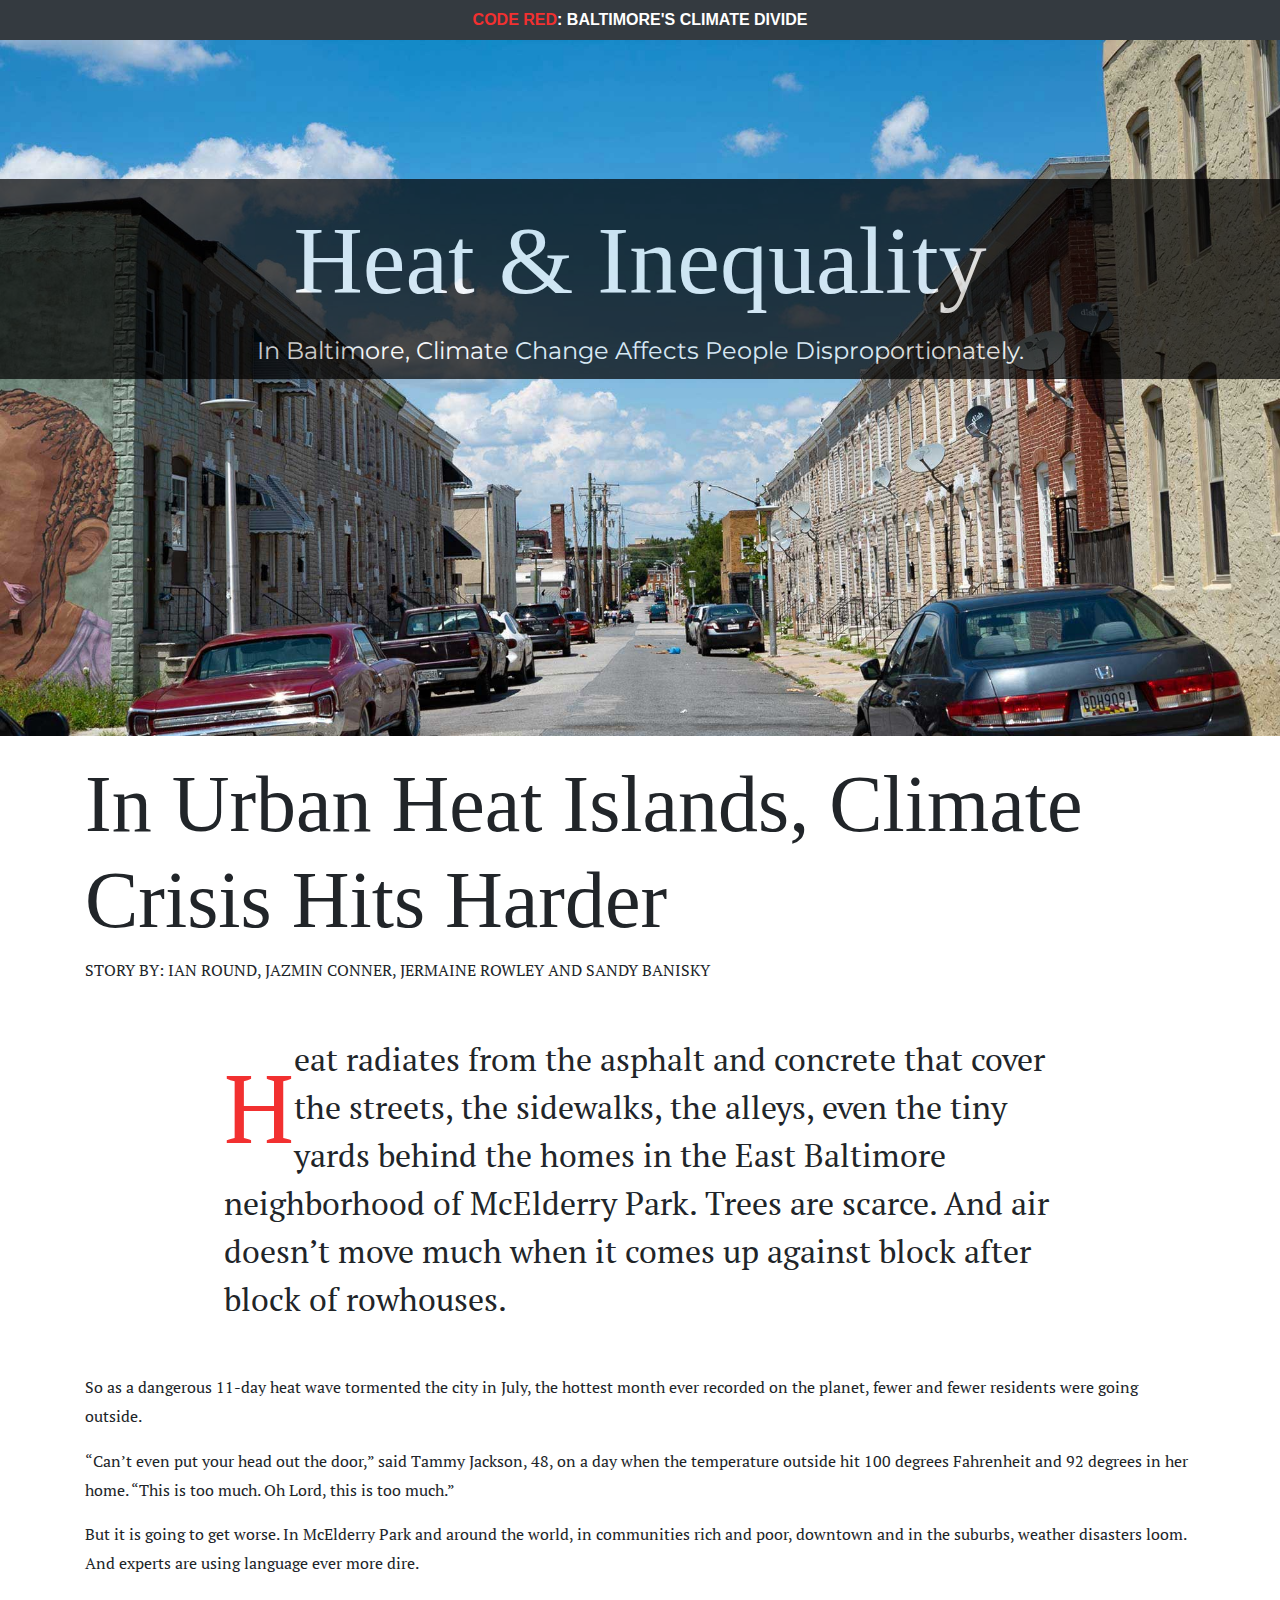
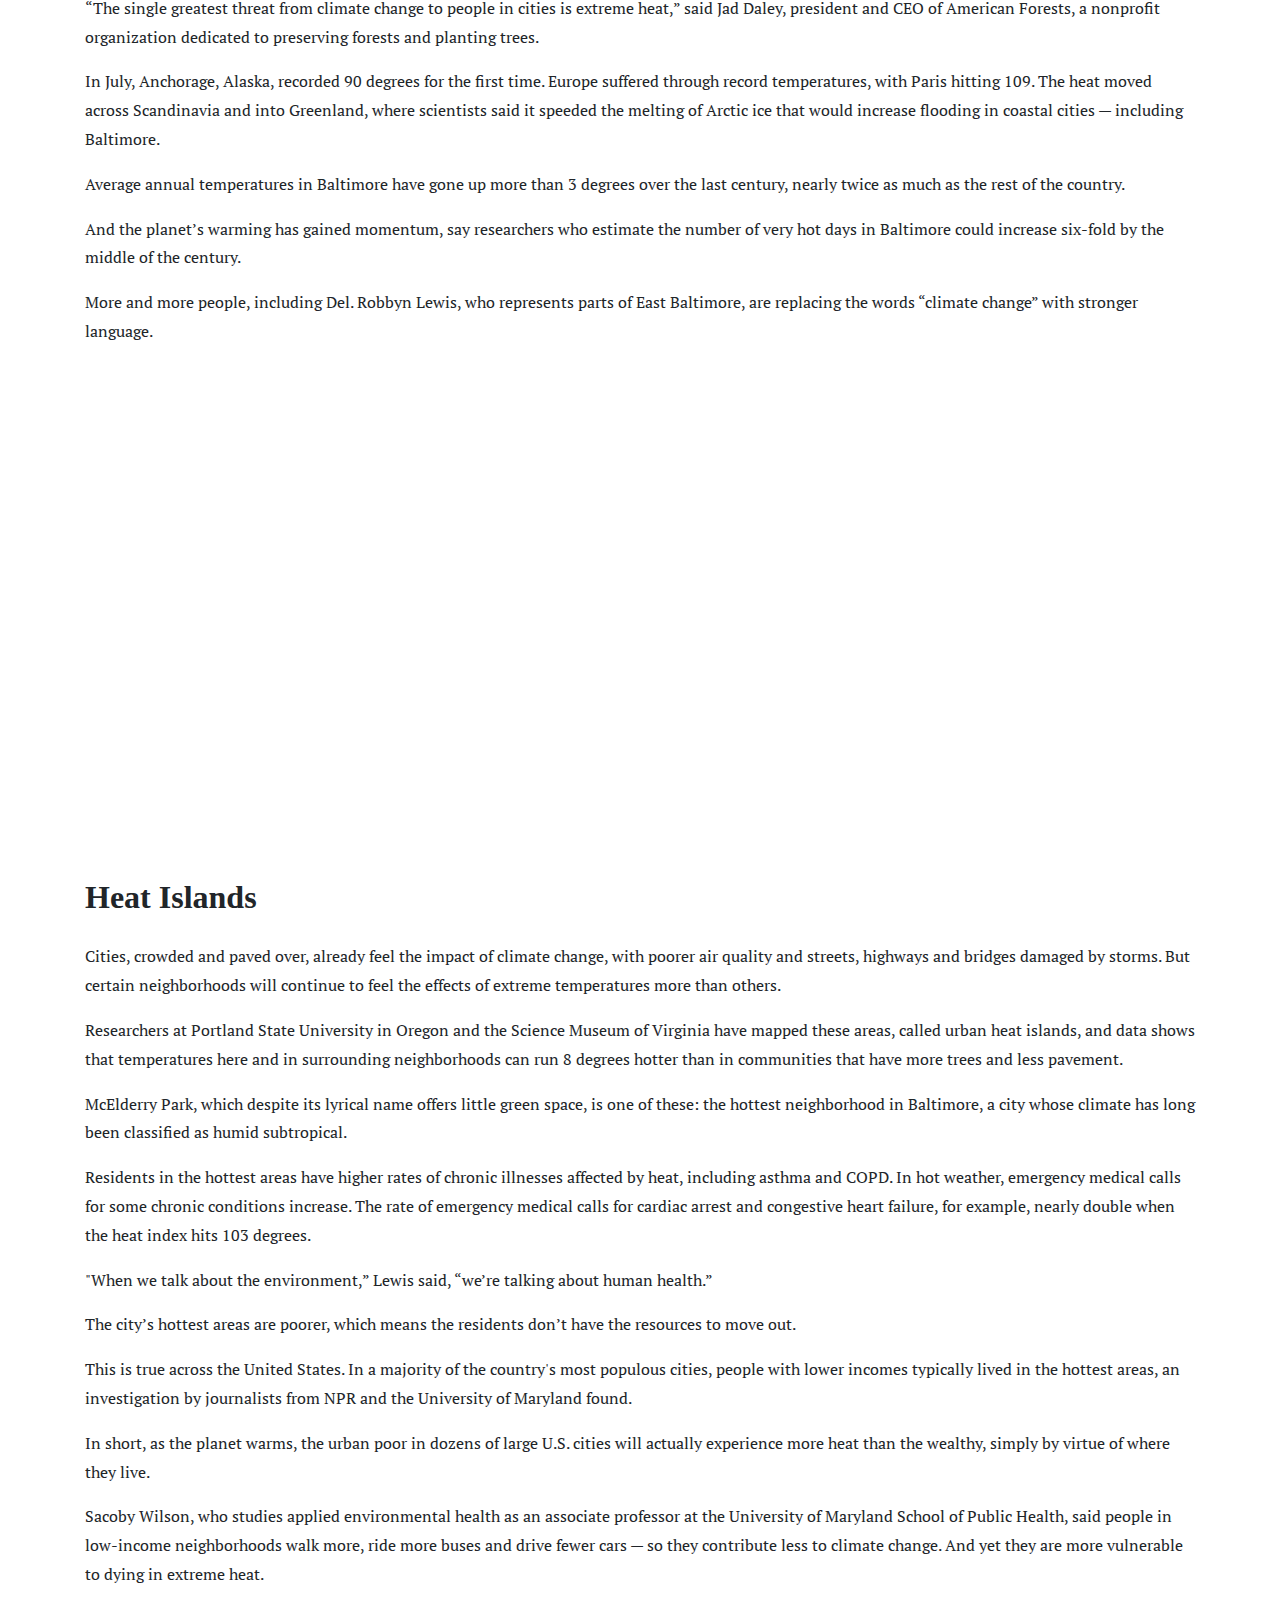
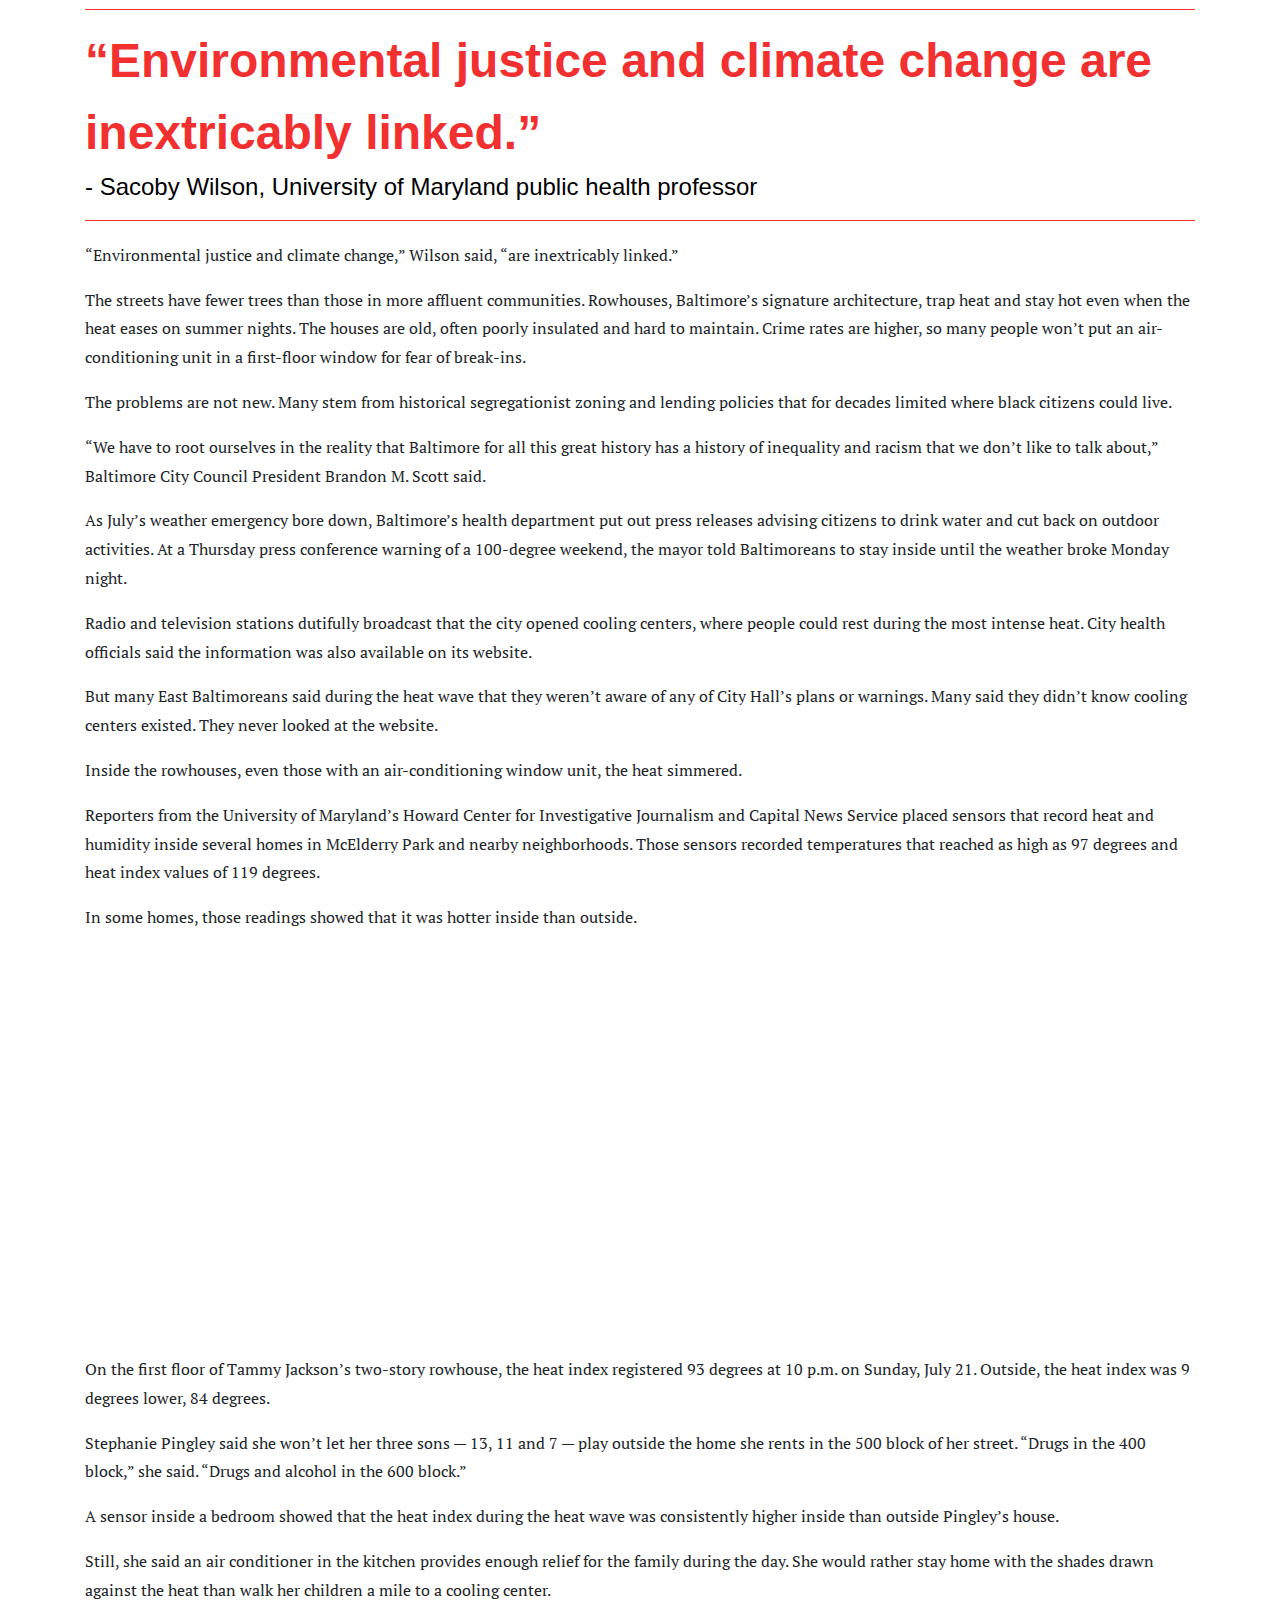
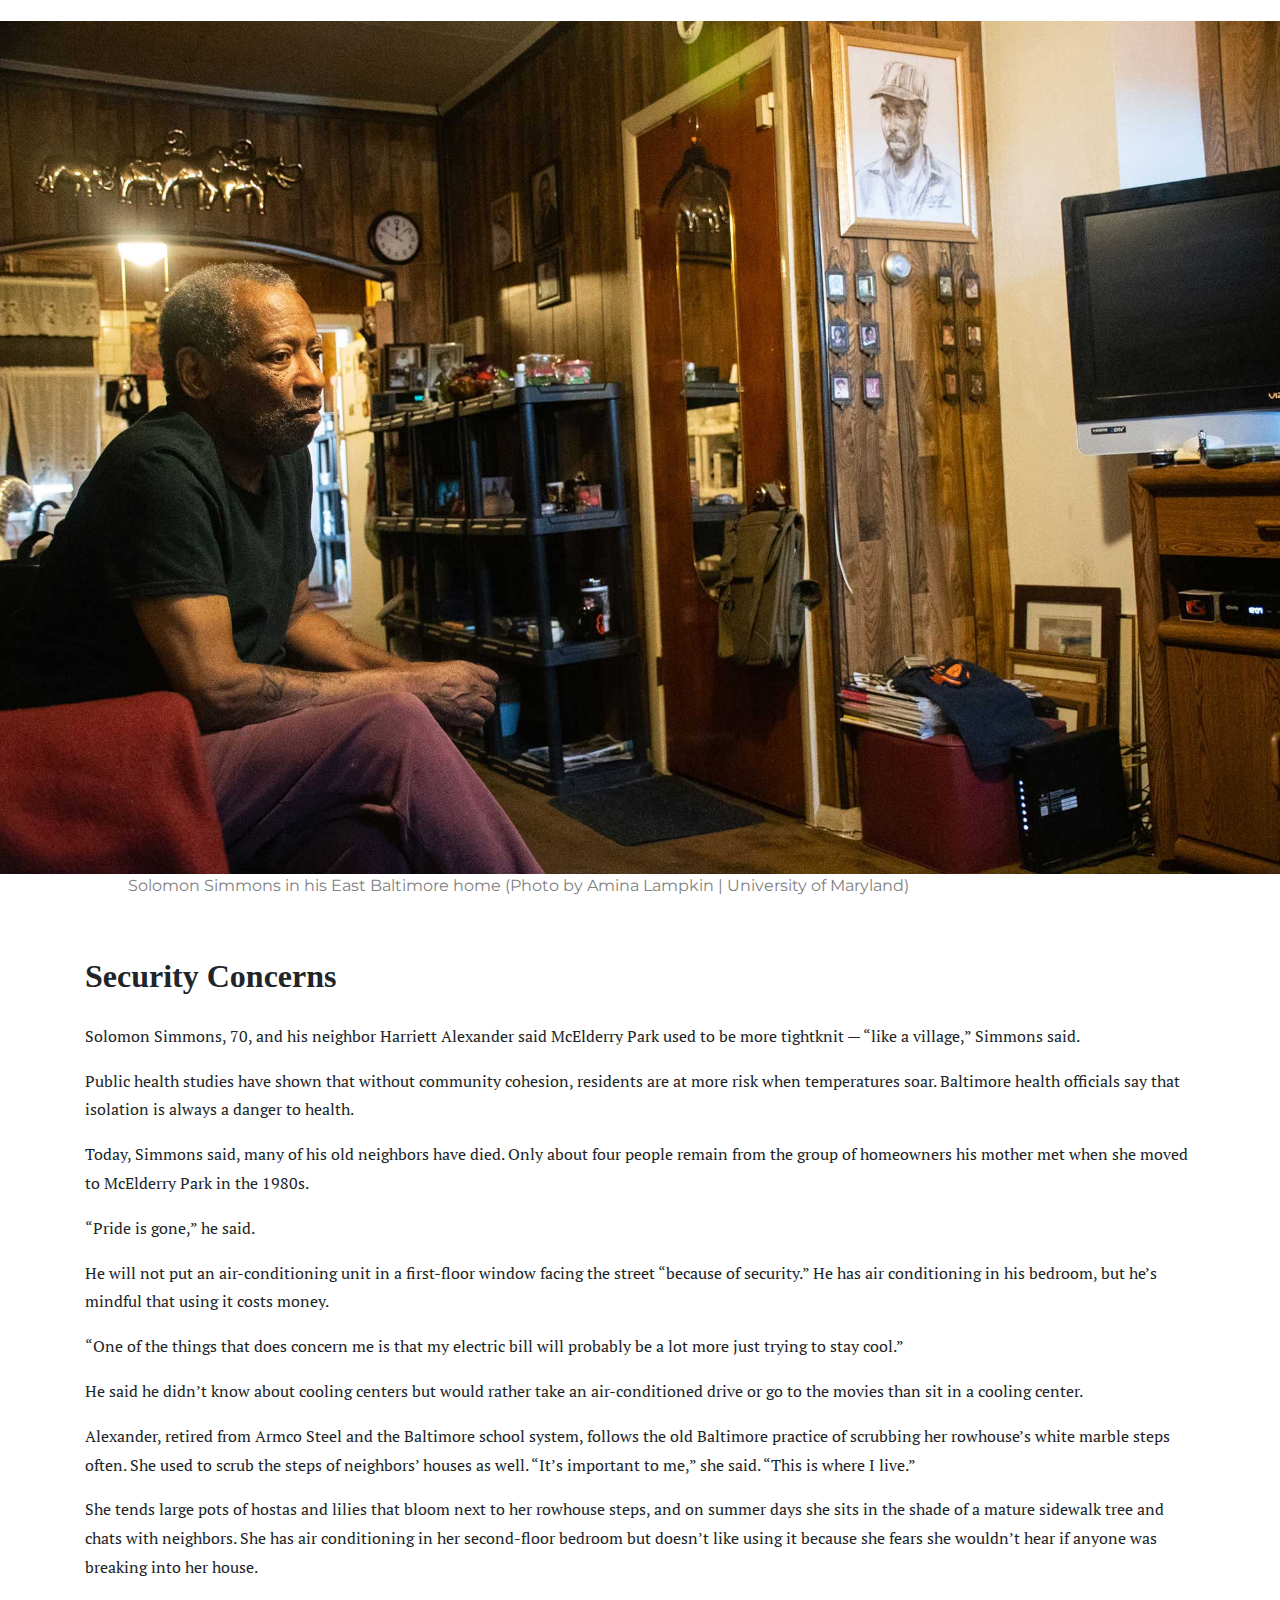
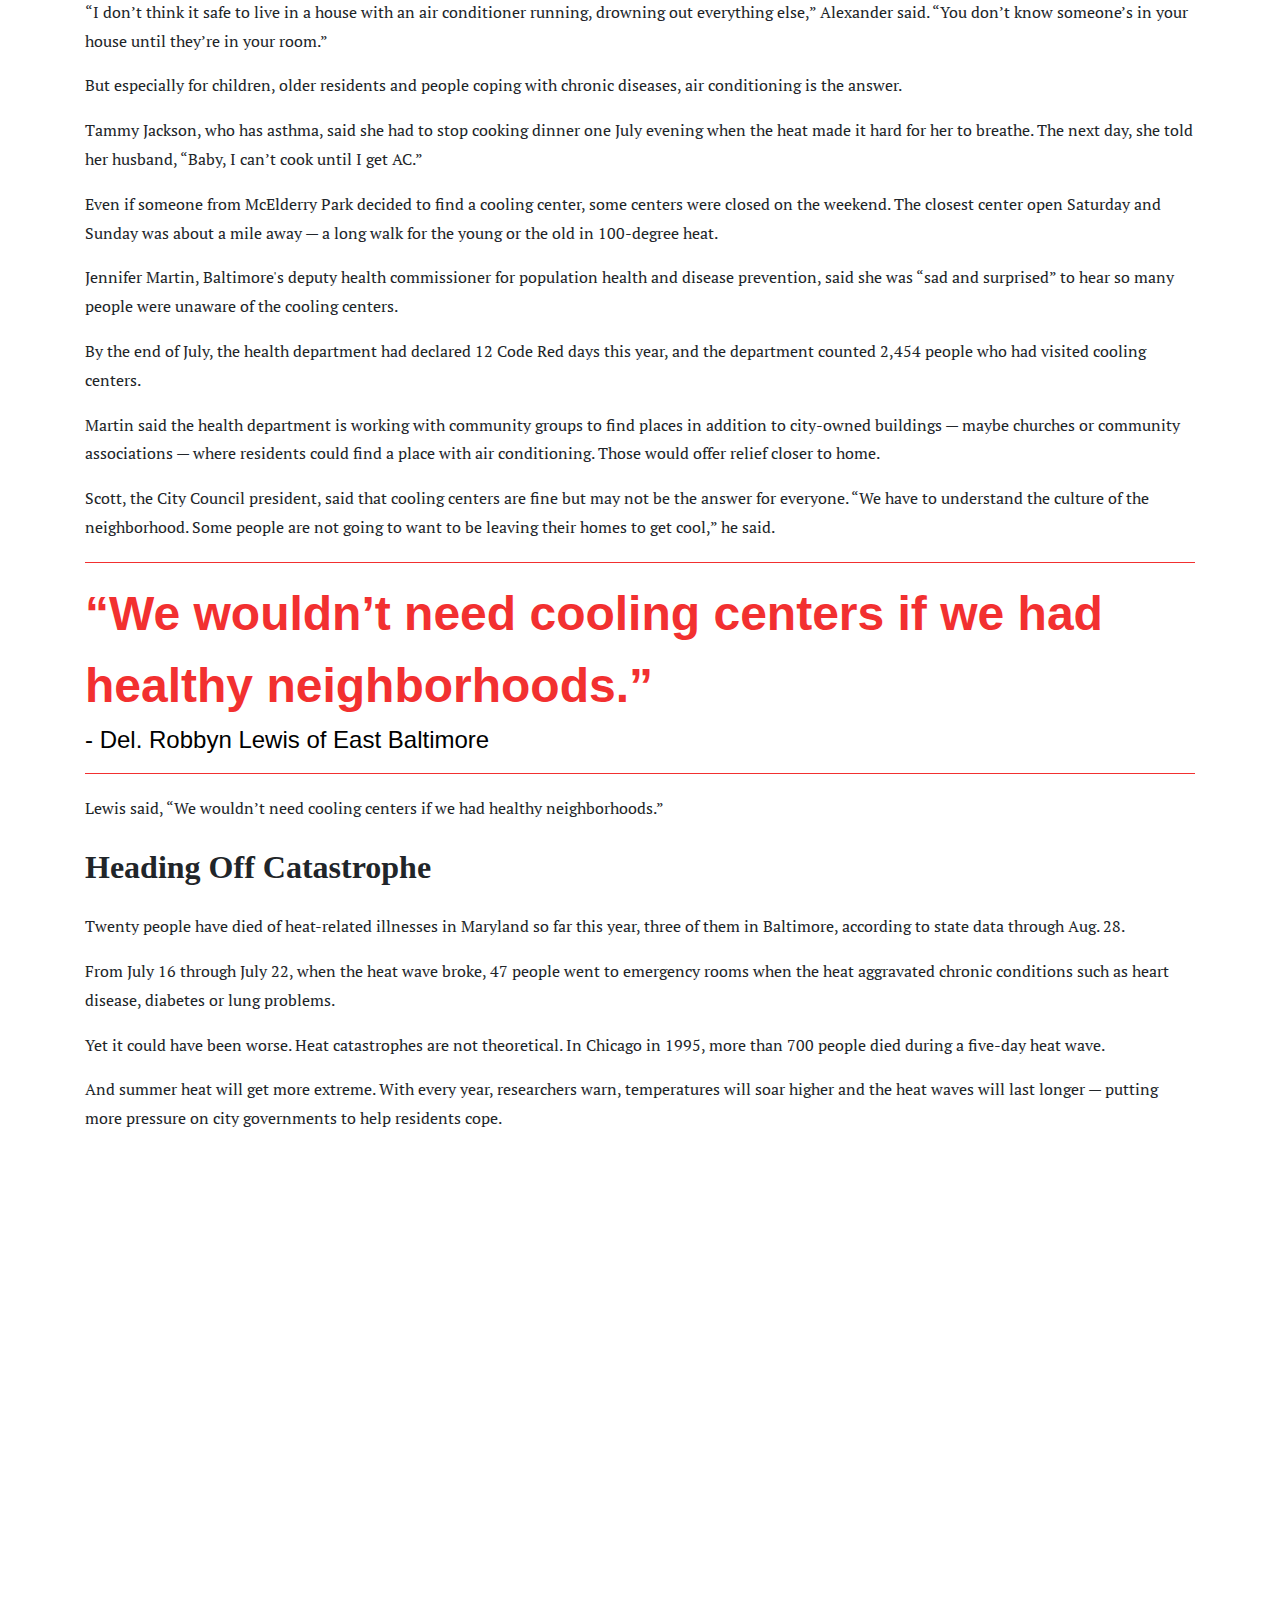
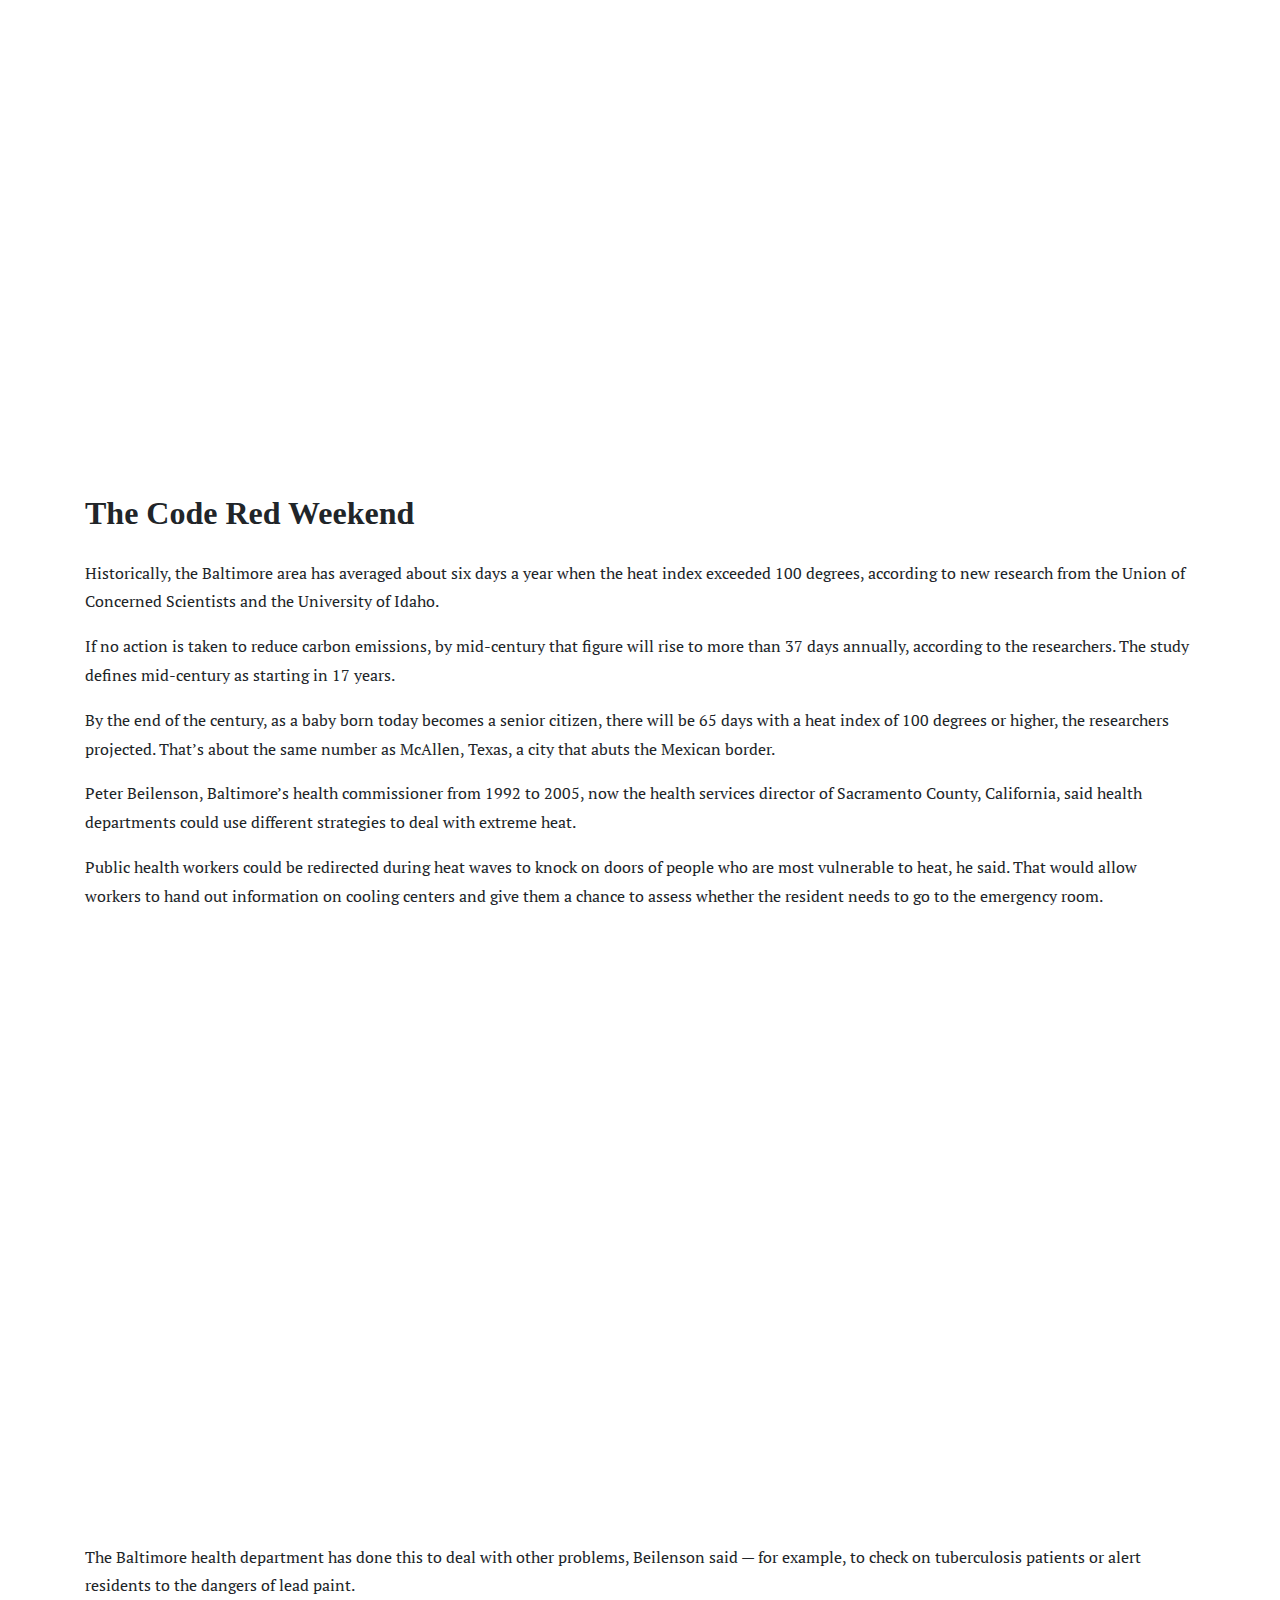
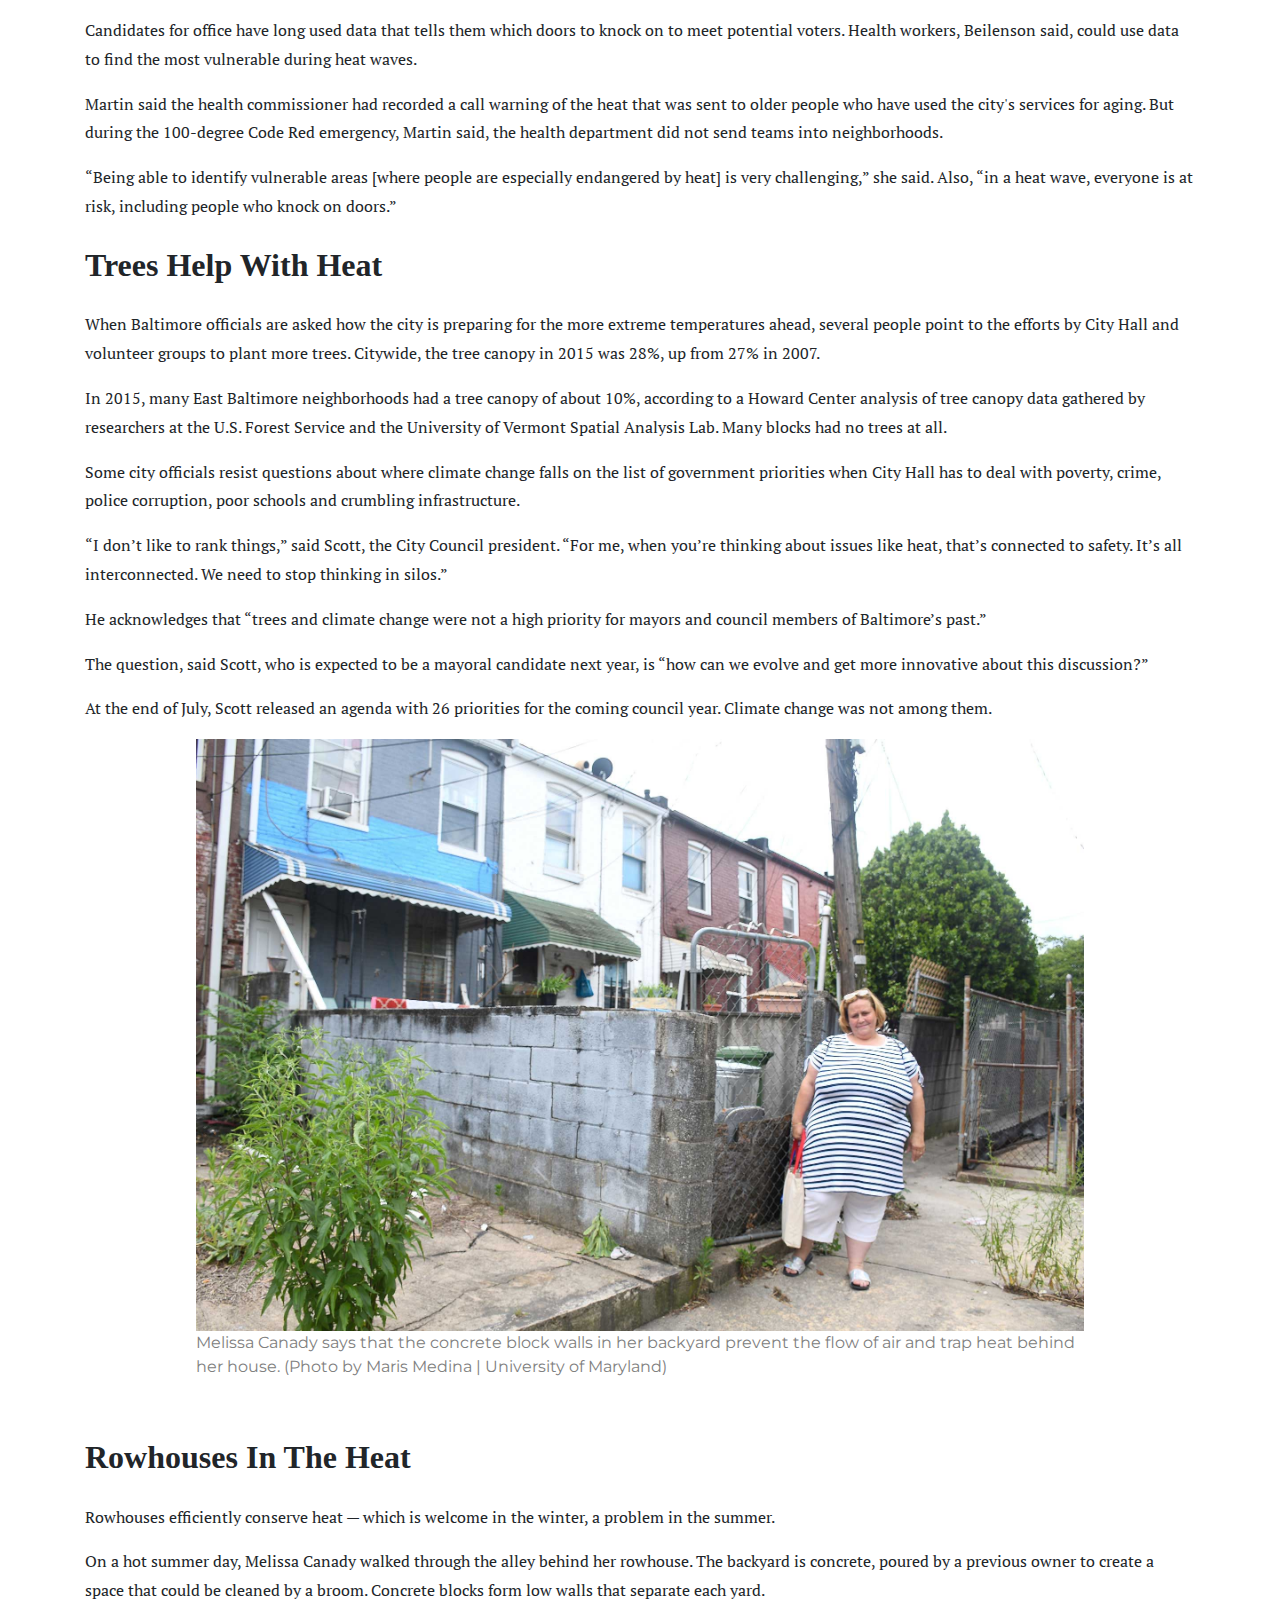
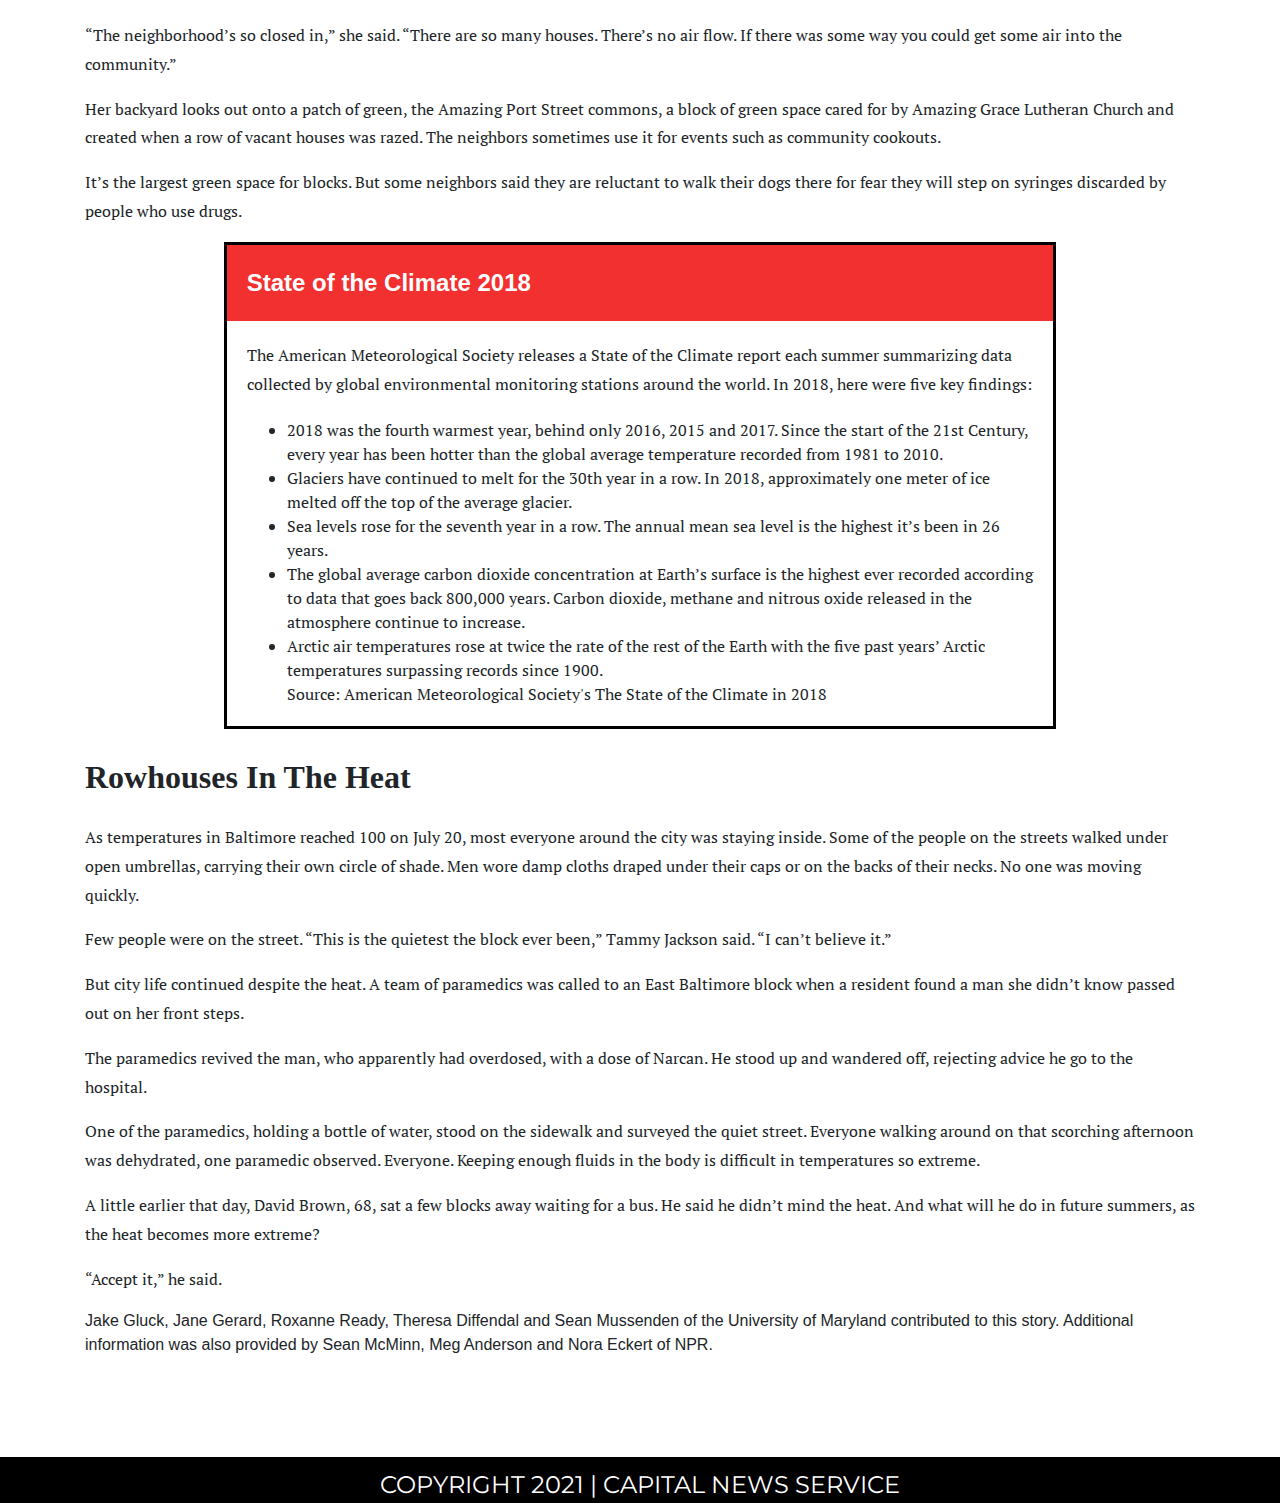
==== commit f35d8c6b: "climate update" ====
--- a/climate-crisis-story/index.html
+++ b/climate-crisis-story/index.html
@@ -48,7 +48,7 @@
     <h1>In urban heat islands, climate crisis hits harder </h1>
     <p id="byline">STORY BY: IAN ROUND, JAZMIN CONNER, JERMAINE ROWLEY AND SANDY BANISKY</p>
 
-    <p><span class="drop-case">H</span>eat radiates from the asphalt and concrete that cover the streets, the sidewalks, the alleys, even the tiny yards behind the homes in the East Baltimore neighborhood of McElderry Park. Trees are scarce. And air doesn’t move much when it comes up against block after block of rowhouses. </p>
+    <div id="opening-text"><span class="drop-case">H</span>eat radiates from the asphalt and concrete that cover the streets, the sidewalks, the alleys, even the tiny yards behind the homes in the East Baltimore neighborhood of McElderry Park. Trees are scarce. And air doesn’t move much when it comes up against block after block of rowhouses. </div>
 
     <p> So as a dangerous 11-day heat wave tormented the city in July, the hottest month ever recorded on the planet, fewer and fewer residents were going outside.</p>
 
@@ -65,6 +65,8 @@
     <p>And the planet’s warming has gained momentum, say researchers who estimate the number of very hot days in Baltimore could increase six-fold by the middle of the century.</p>
 
     <p>More and more people, including Del. Robbyn Lewis, who represents parts of East Baltimore, are replacing the words “climate change” with stronger language.</p>
+
+    <iframe src="//datawrapper.dwcdn.net/JL5jA/2/" frameborder="0" allowtransparency="true" allowfullscreen webkitallowfullscreen mozallowfullscreen oallowfullscreen msallowfullscreen width="600" height="500"></iframe>
 
     <p class="chapter-headline">heat islands</p>
 
@@ -99,9 +101,6 @@
 
     <p>“We have to root ourselves in the reality that Baltimore for all this great history has a history of inequality and racism that we don’t like to talk about,” Baltimore City Council President Brandon M. Scott said.</p>
 
-    <iframe title=" Baltimore has more than its share of heat-related deaths in Maryland" aria-label="Grouped Column Chart" id="datawrapper-chart-JL5jA" src="//datawrapper.dwcdn.net/JL5jA/2/" scrolling="no" frameborder="0" style="width: 0; min-width: 100% !important; border: none;" height="500"></iframe>
-    <p class="chapter-headline">The Code Red weekend</p>
-
     <p>As July’s weather emergency bore down, Baltimore’s health department put out press releases advising citizens to drink water and cut back on outdoor activities. At a Thursday press conference warning of a 100-degree weekend, the mayor told Baltimoreans to stay inside until the weather broke Monday night.</p>
 
     <p>Radio and television stations dutifully broadcast that the city opened cooling centers, where people could rest during the most intense heat. City health officials said the information was also available on its website.</p>
@@ -113,6 +112,9 @@
     <p>Reporters from the University of Maryland’s Howard Center for Investigative Journalism and Capital News Service placed sensors that record heat and humidity inside several homes in McElderry Park and nearby neighborhoods. Those sensors recorded temperatures that reached as high as 97 degrees and heat index values of 119 degrees.</p>
 
     <p>In some homes, those readings showed that it was hotter inside than outside.</p>
+
+    <iframe title="Indoor and outdoor heat index during Baltimore heat wave, July 16-22, 2019" aria-label="Interactive line chart" id="datawrapper-chart-s6ZXC" src="https://datawrapper.dwcdn.net/s6ZXC/3/" scrolling="no" frameborder="0" style="width: 0; min-width: 100% !important; border: none;" height="400"></iframe><script type="text/javascript">!function(){"use strict";window.addEventListener("message",(function(e){if(void 0!==e.data["datawrapper-height"]){var t=document.querySelectorAll("iframe");for(var a in e.data["datawrapper-height"])for(var r=0;r<t.length;r++){if(t[r].contentWindow===e.source)t[r].style.height=e.data["datawrapper-height"][a]+"px"}}}))}();
+</script>
 
     <p>On the first floor of Tammy Jackson’s two-story rowhouse, the heat index registered 93 degrees at 10 p.m. on Sunday, July 21. Outside, the heat index was 9 degrees lower, 84 degrees.</p>
 
@@ -180,6 +182,10 @@
 
     <p>And summer heat will get more extreme. With every year, researchers warn, temperatures will soar higher and the heat waves will last longer — putting more pressure on city governments to help residents cope.</p>
 
+    <iframe title="Baltimore cooling centers" aria-label="Locator maps" id="datawrapper-chart-g17ar" src="//datawrapper.dwcdn.net/g17ar/1/" scrolling="no" frameborder="0" style="width: 0px; border: none; min-width: 100% !important; height: 929px;" height="526"></iframe>
+    
+    <p class="chapter-headline">The Code Red weekend</p>
+
     <p>Historically, the Baltimore area has averaged about six days a year when the heat index exceeded 100 degrees, according to new research from the Union of Concerned Scientists and the University of Idaho.</p>
 
     <p>If no action is taken to reduce carbon emissions, by mid-century that figure will rise to more than 37 days annually, according to the researchers. The study defines mid-century as starting in 17 years.</p>
@@ -190,6 +196,18 @@
 
     <p>Public health workers could be redirected during heat waves to knock on doors of people who are most vulnerable to heat, he said. That would allow workers to hand out information on cooling centers and give them a chance to assess whether the resident needs to go to the emergency room.</p>
 
+<!-- bootstrap graphs -->
+
+    <div class="row">
+            <div class="col-md-6">
+                    <iframe title="The relationship between summer temperature and poverty in Baltimore" aria-label="Scatter Plot" id="datawrapper-chart-Es9S6" src="//datawrapper.dwcdn.net/Es9S6/1/" scrolling="no" frameborder="0" style="width: 0px; border: none; min-width: 100% !important; height: 609px;" height="600"></iframe>
+            </div>
+            <div class="col-md-6">
+                    <iframe title="Summer temperature and violence" aria-label="Scatter Plot" id="datawrapper-chart-45M4X" src="//datawrapper.dwcdn.net/45M4X/1/" scrolling="no" frameborder="0" style="width: 0px; border: none; min-width: 100% !important; height: 533px;" height="600"></iframe>
+            </div>
+    </div>
+
+
     <p>The Baltimore health department has done this to deal with other problems, Beilenson said — for example, to check on tuberculosis patients or alert residents to the dangers of lead paint.</p>
 
     <p>Candidates for office have long used data that tells them which doors to knock on to meet potential voters. Health workers, Beilenson said, could use data to find the most vulnerable during heat waves.</p>
@@ -214,10 +232,10 @@
 
     <p>At the end of July, Scott released an agenda with 26 priorities for the coming council year. Climate change was not among them.</p>
 
-  </div>
-    <img src="images/melissa-candy.jpg" alt="Melissa Candy" class="hero-image">
+
+    <img src="images/melissa-candy.jpg" alt="Melissa Candy" class="photo">
     <div class="caption">Melissa Canady says that the concrete block walls in her backyard prevent the flow of air and trap heat behind her house. (Photo by Maris Medina | University of Maryland)</div>
-  <div class="container">
+
 
     <p class="chapter-headline">Rowhouses in the heat</p>
 
@@ -230,6 +248,24 @@
     <p>Her backyard looks out onto a patch of green, the Amazing Port Street commons, a block of green space cared for by Amazing Grace Lutheran Church and created when a row of vacant houses was razed. The neighbors sometimes use it for events such as community cookouts.</p>
 
     <p>It’s the largest green space for blocks. But some neighbors said they are reluctant to walk their dogs there for fear they will step on syringes discarded by people who use drugs.</p>
+
+    <div class="sidebar">
+      <div class="sidebar-headline">State of the Climate 2018</div>
+      <p class="sidebar-list">The American Meteorological Society releases a State of the Climate report each summer summarizing data collected by global environmental monitoring stations around the world. In 2018, here were five key findings:</p>
+      <ul class="sidebar-list">
+        <li>2018 was the fourth warmest year, behind only 2016, 2015 and 2017. Since the start of the 21st Century, every year has been hotter than the global average temperature recorded from 1981 to 2010.</li>
+
+        <li>Glaciers have continued to melt for the 30th year in a row. In 2018, approximately one meter of ice melted off the top of the average glacier.</li>
+
+        <li>Sea levels rose for the seventh year in a row. The annual mean sea level is the highest it’s been in 26 years.</li>
+
+        <li>The global average carbon dioxide concentration at Earth’s surface is the highest ever recorded according to data that goes back 800,000 years. Carbon dioxide, methane and nitrous oxide released in the atmosphere continue to increase.</li>
+
+        <li>Arctic air temperatures rose at twice the rate of the rest of the Earth with the five past years’ Arctic temperatures surpassing records since 1900.</li>
+
+Source: American Meteorological Society's The State of the Climate in 2018
+
+    </div>
 
     <p class="chapter-headline">Rowhouses in the heat</p>
 
@@ -252,43 +288,9 @@
 
 
 
-
-
-
-
-
-        <img id="main-photo" src="sample-img.jpg">
-        <div class="caption">caption: insert image or video or graphic above</div>
-
-
-
-
-    <p>Lorem ipsum dolor sit amet, consectetur adipiscing elit, sed do eiusmod tempor incididunt ut labore et dolore magna aliqua. Ut enim ad minim veniam, quis nostrud exercitation ullamco laboris nisi ut aliquip ex ea commodo consequat. Duis aute irure dolor in reprehenderit in voluptate velit esse cillum dolore eu fugiat nulla pariatur. Excepteur sint occaecat cupidatat non proident, sunt in culpa qui officia deserunt mollit anim id est laborum. </p>
-
-    <div class="quote">
-        "I think y'all are great coders"
-        <div class="attribution">
-          -Alexander Pyles
-        </div>
-    </div>
-
-    <p>Lorem ipsum dolor sit amet, consectetur adipiscing elit, sed do eiusmod tempor incididunt ut labore et dolore magna aliqua. Ut enim ad minim veniam, quis nostrud exercitation ullamco laboris nisi ut aliquip ex ea commodo consequat. Duis aute irure dolor in reprehenderit in voluptate velit esse cillum dolore eu fugiat nulla pariatur. Excepteur sint occaecat cupidatat non proident, sunt in culpa qui officia deserunt mollit anim id est laborum. </p>
-
-<!-- Hero Image -->
-  </div>
-    <img src="images/solomon-simmons.jpg" alt="Solomon Simmons" class="hero-image">
-  <div class="container">
-
-    <p>Lorem ipsum dolor sit amet, consectetur adipiscing elit, sed do eiusmod tempor incididunt ut labore et dolore magna aliqua. Ut enim ad minim veniam, quis nostrud exercitation ullamco laboris nisi ut aliquip ex ea commodo consequat. Duis aute irure dolor in reprehenderit in voluptate velit esse cillum dolore eu fugiat nulla pariatur. Excepteur sint occaecat cupidatat non proident, sunt in culpa qui officia deserunt mollit anim id est laborum. </p>
-
-    <p>Lorem ipsum dolor sit amet, consectetur adipiscing elit, sed do eiusmod tempor incididunt ut labore et dolore magna aliqua. Ut enim ad minim veniam, quis nostrud exercitation ullamco laboris nisi ut aliquip ex ea commodo consequat. Duis aute irure dolor in reprehenderit in voluptate velit esse cillum dolore eu fugiat nulla pariatur. Excepteur sint occaecat cupidatat non proident, sunt in culpa qui officia deserunt mollit anim id est laborum. </p>
-
-    <!-- columns -->
-
   </div>
   <div id="footer">
-  <div class="footer-text">Footer text </div>
-  <div class="footer-text">Copyright 2021 Capital News Service</div>
+  <div class="footer-text">Copyright 2021 | Capital News Service</div>
   </div>
   <!-- JS call-ins -->
   <script src="https://code.jquery.com/jquery-3.4.1.slim.min.js" integrity="sha384-J6qa4849blE2+poT4WnyKhv5vZF5SrPo0iEjwBvKU7imGFAV0wwj1yYfoRSJoZ+n" crossorigin="anonymous"></script>
--- a/climate-crisis-story/style.css
+++ b/climate-crisis-story/style.css
@@ -25,12 +25,25 @@
   font-weight: 600;
   font-family: 'Playfair Display', serif;
   text-transform: capitalize;
+}
+/*opening graph */
 
+.drop-case{
+  font-size: 3em;
+  color: #f23030;
+  float: left;
+  padding-top: 0;
 
 }
-.drop-case{
+
+#opening-text{
   font-size: 2em;
-  color: #f23030;
+  width: 75%;
+  font-family: 'PT Serif', serif;
+  margin: 0 auto;
+  margin-bottom: 50px;
+  margin-top: 50px;
+
 }
 
 /*footer */
@@ -46,13 +59,6 @@
   color: white;
   padding-top: 10px;
   text-transform: uppercase;
-}
-
-#main-photo{
-    width: 80%;
-    margin-left: auto;
-    margin-right: auto;
-    display: block;
 }
 
 @media screen and (max-width:1400px){
@@ -112,6 +118,13 @@
   padding: 10px
 }
 
+.photo{
+  width: 80%;
+  margin-left: auto;
+  margin-right: auto;
+  display: block;
+}
+
 .sub-head{
   font-family: 'Montserrat', sans-serif;
   font-size: .25em
@@ -135,7 +148,27 @@
   color: black;
 }
 
+/*sidebar*/
+.sidebar{
+  border: 3px solid black;
+  margin: 0 auto;
+  width: 75%;
+  margin-bottom: 20px;
+}
 
+.sidebar-headline{
+  font-size: 1.5em;
+  font-weight: 700;
+  color: white;
+  margin-bottom: 20px;
+  background-color: #f23030;
+  padding: 20px;
+}
+
+.sidebar-list{
+  margin: 0 20px 20px 20px;
+  font-family: 'PT Serif', serif;
+}
 
 /* media queries */
 @media query (max-width:700px){
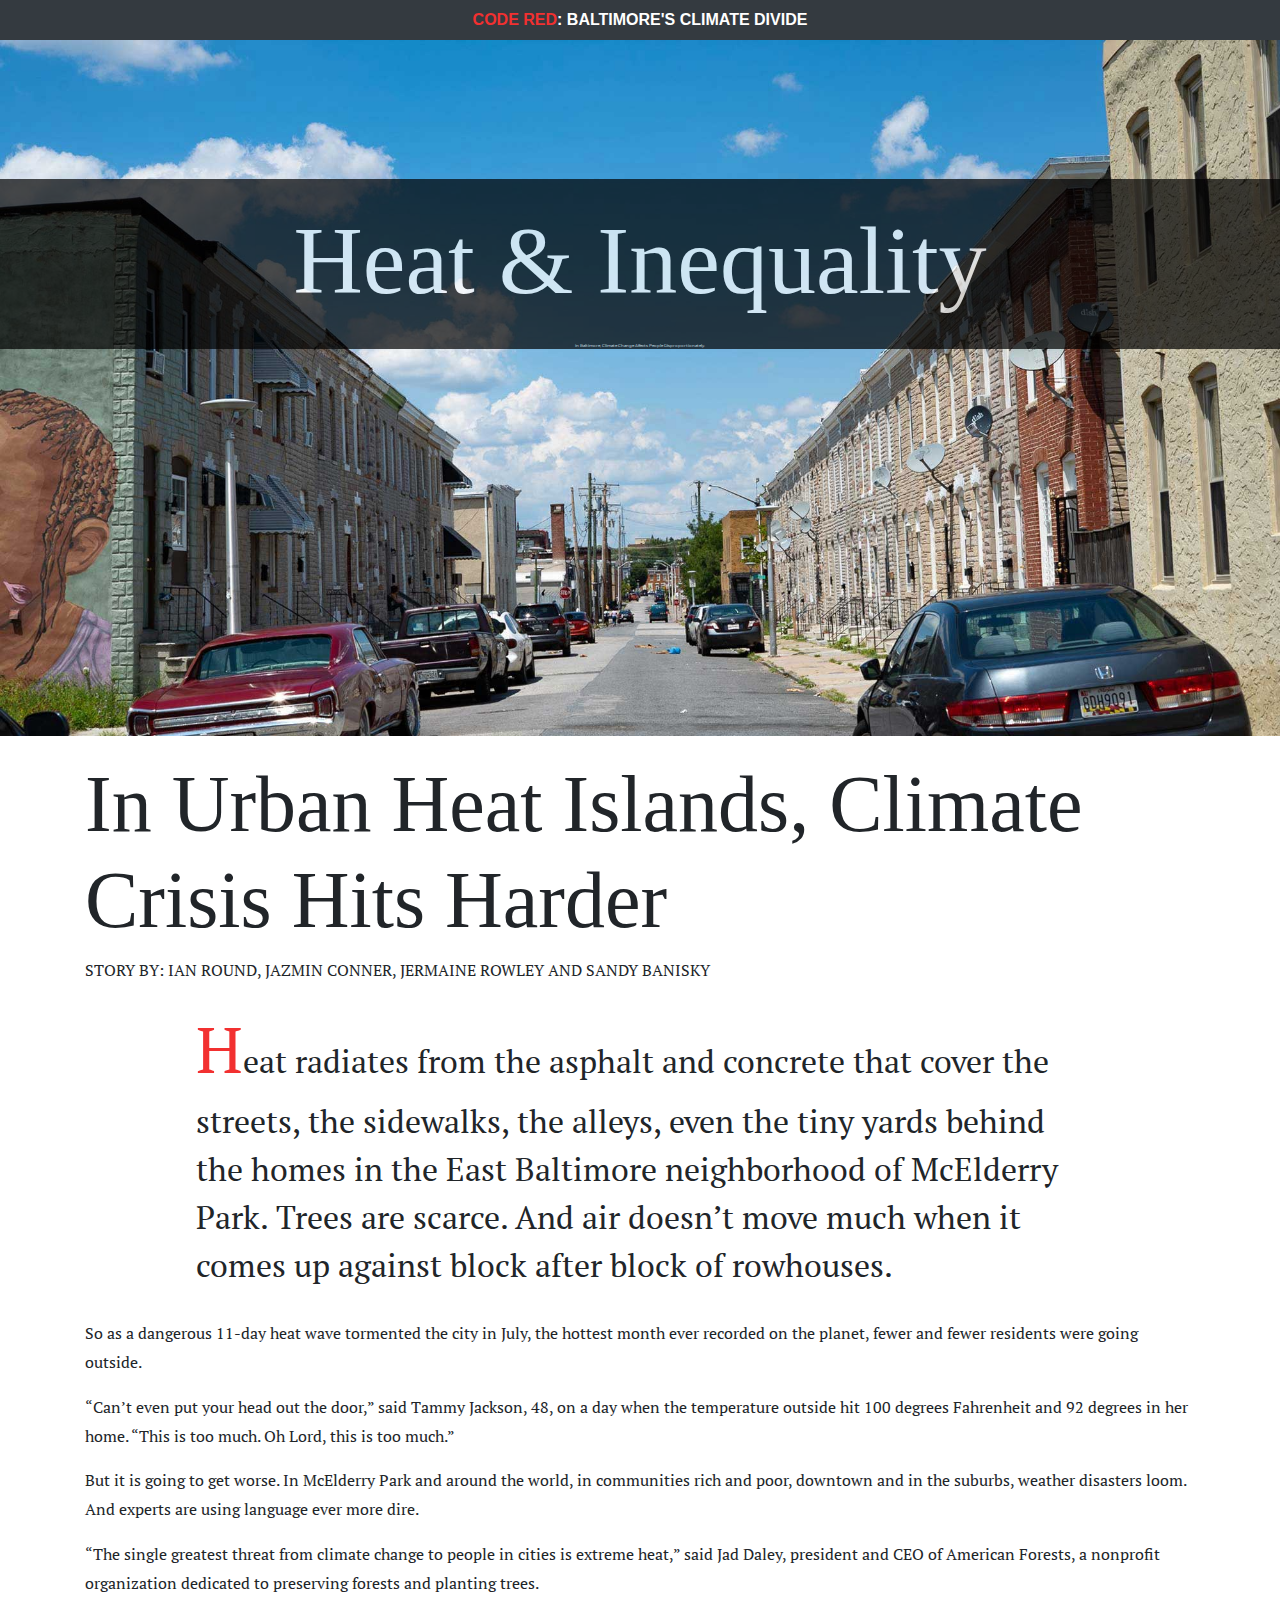
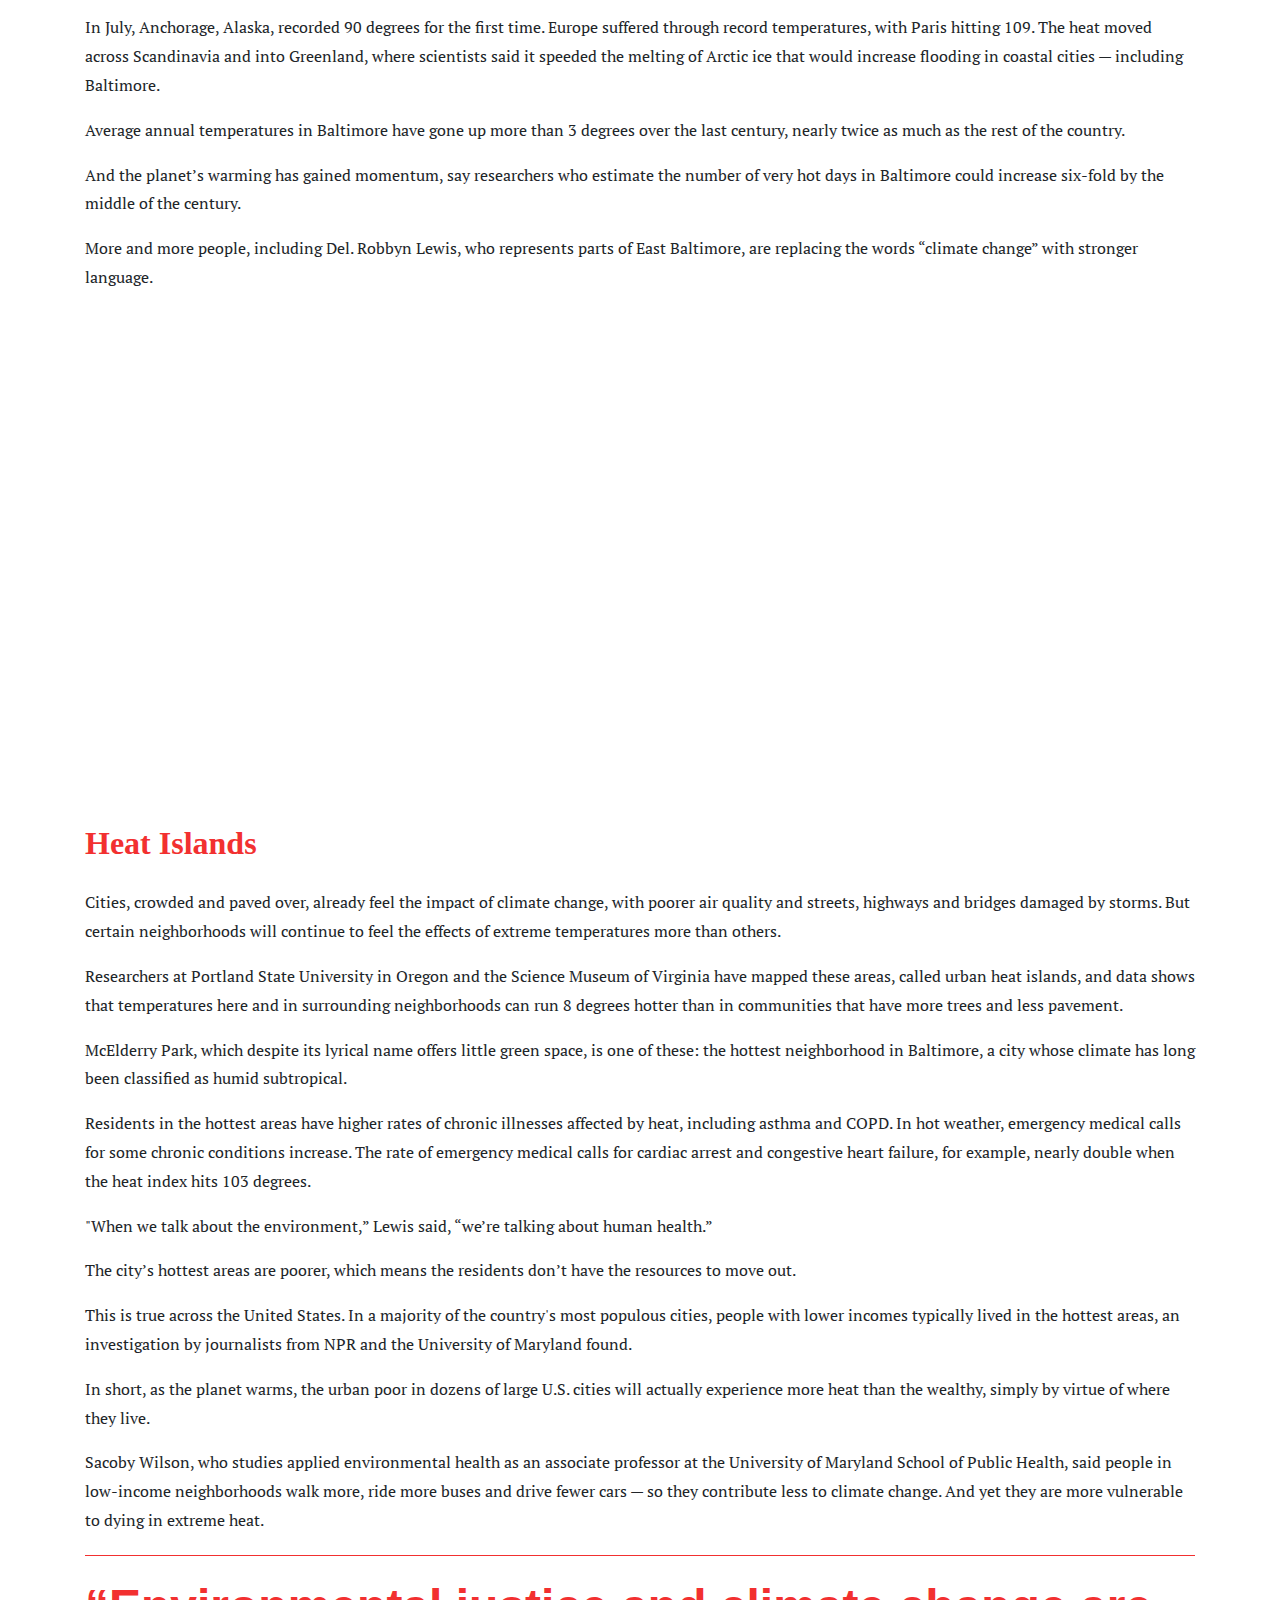
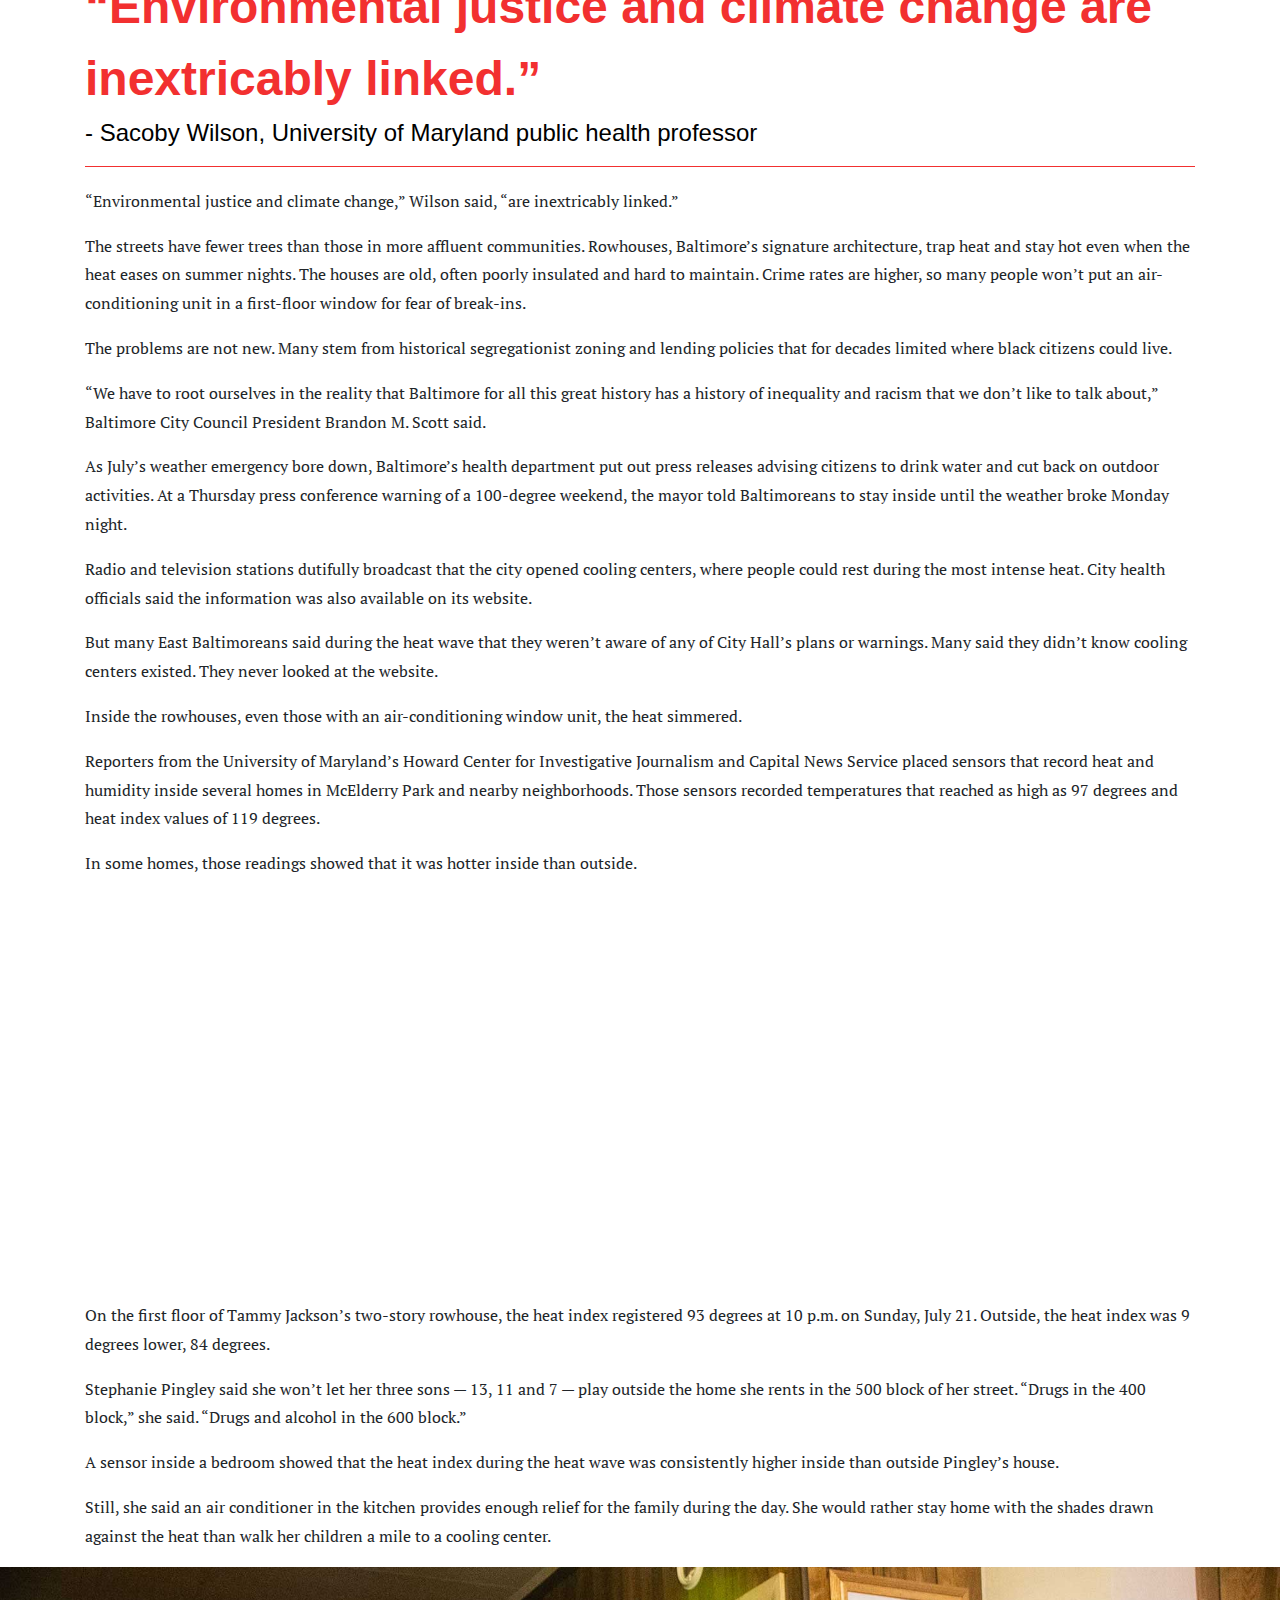
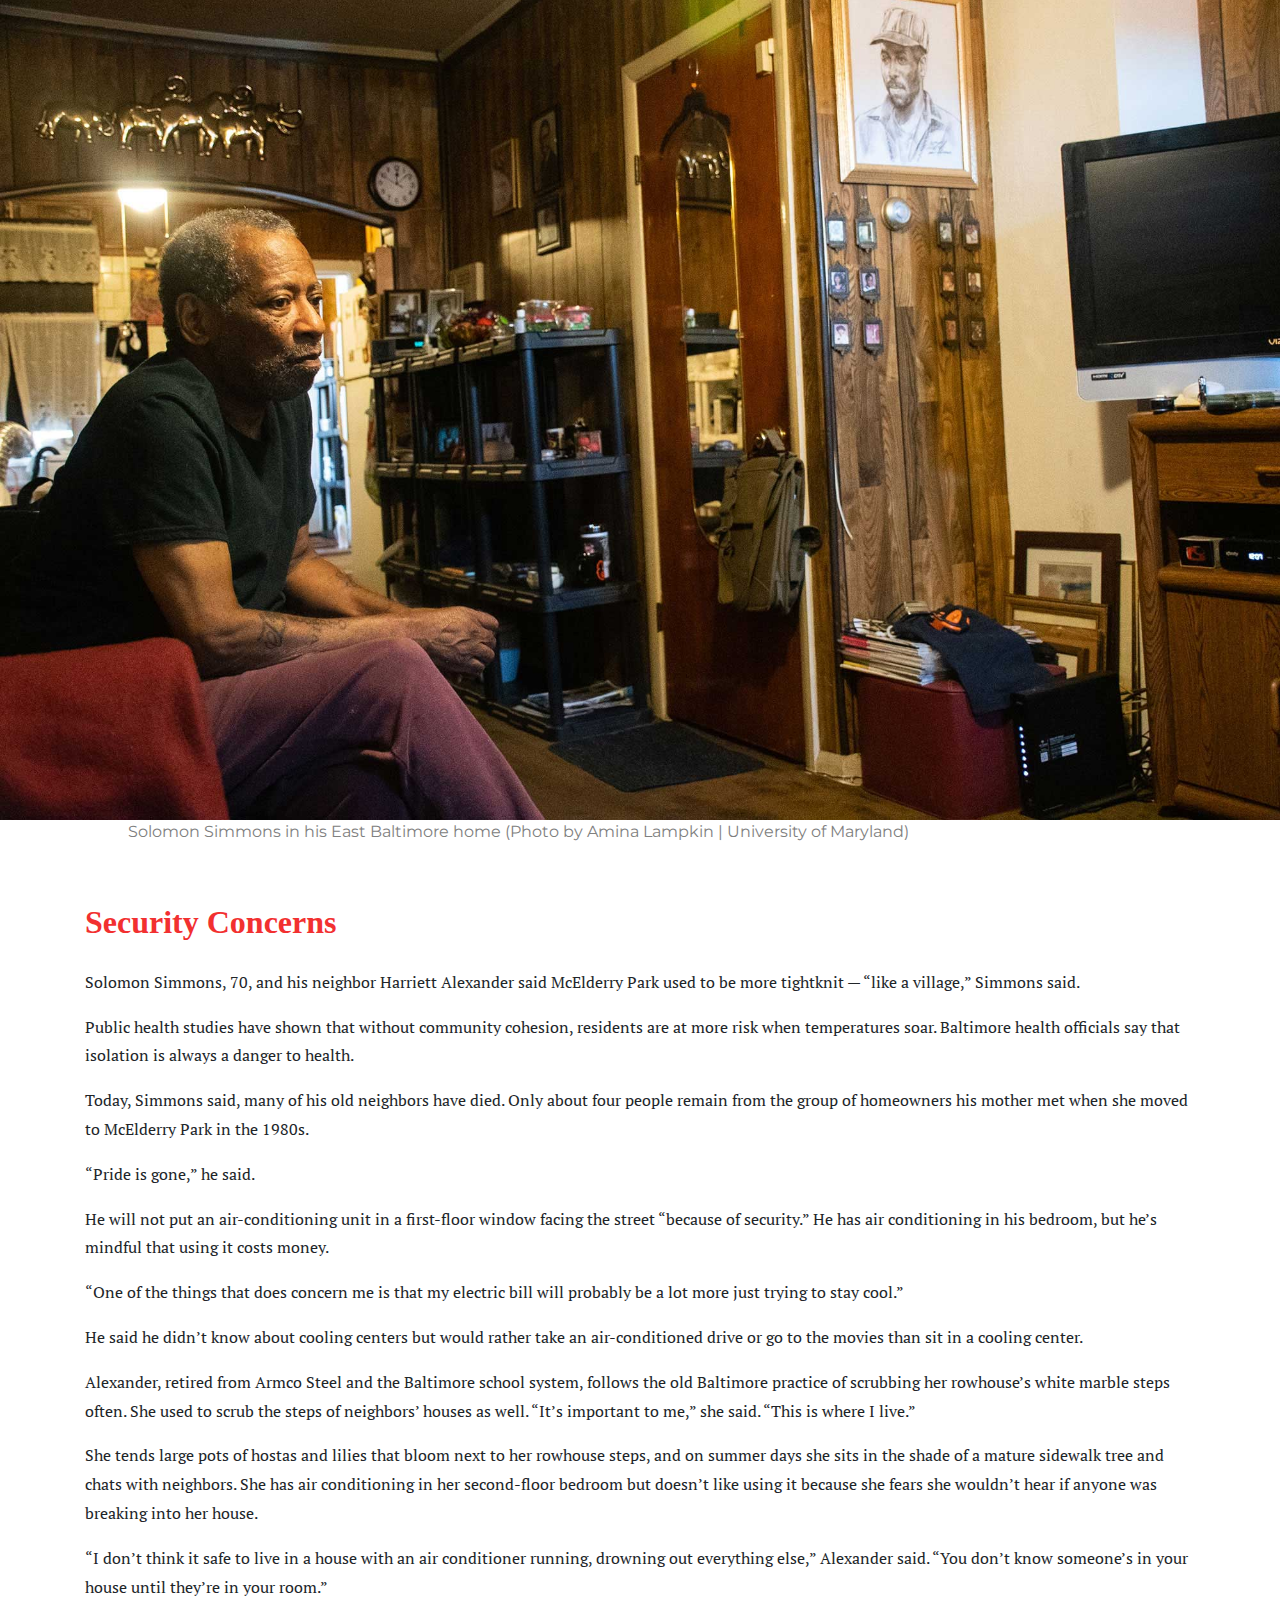
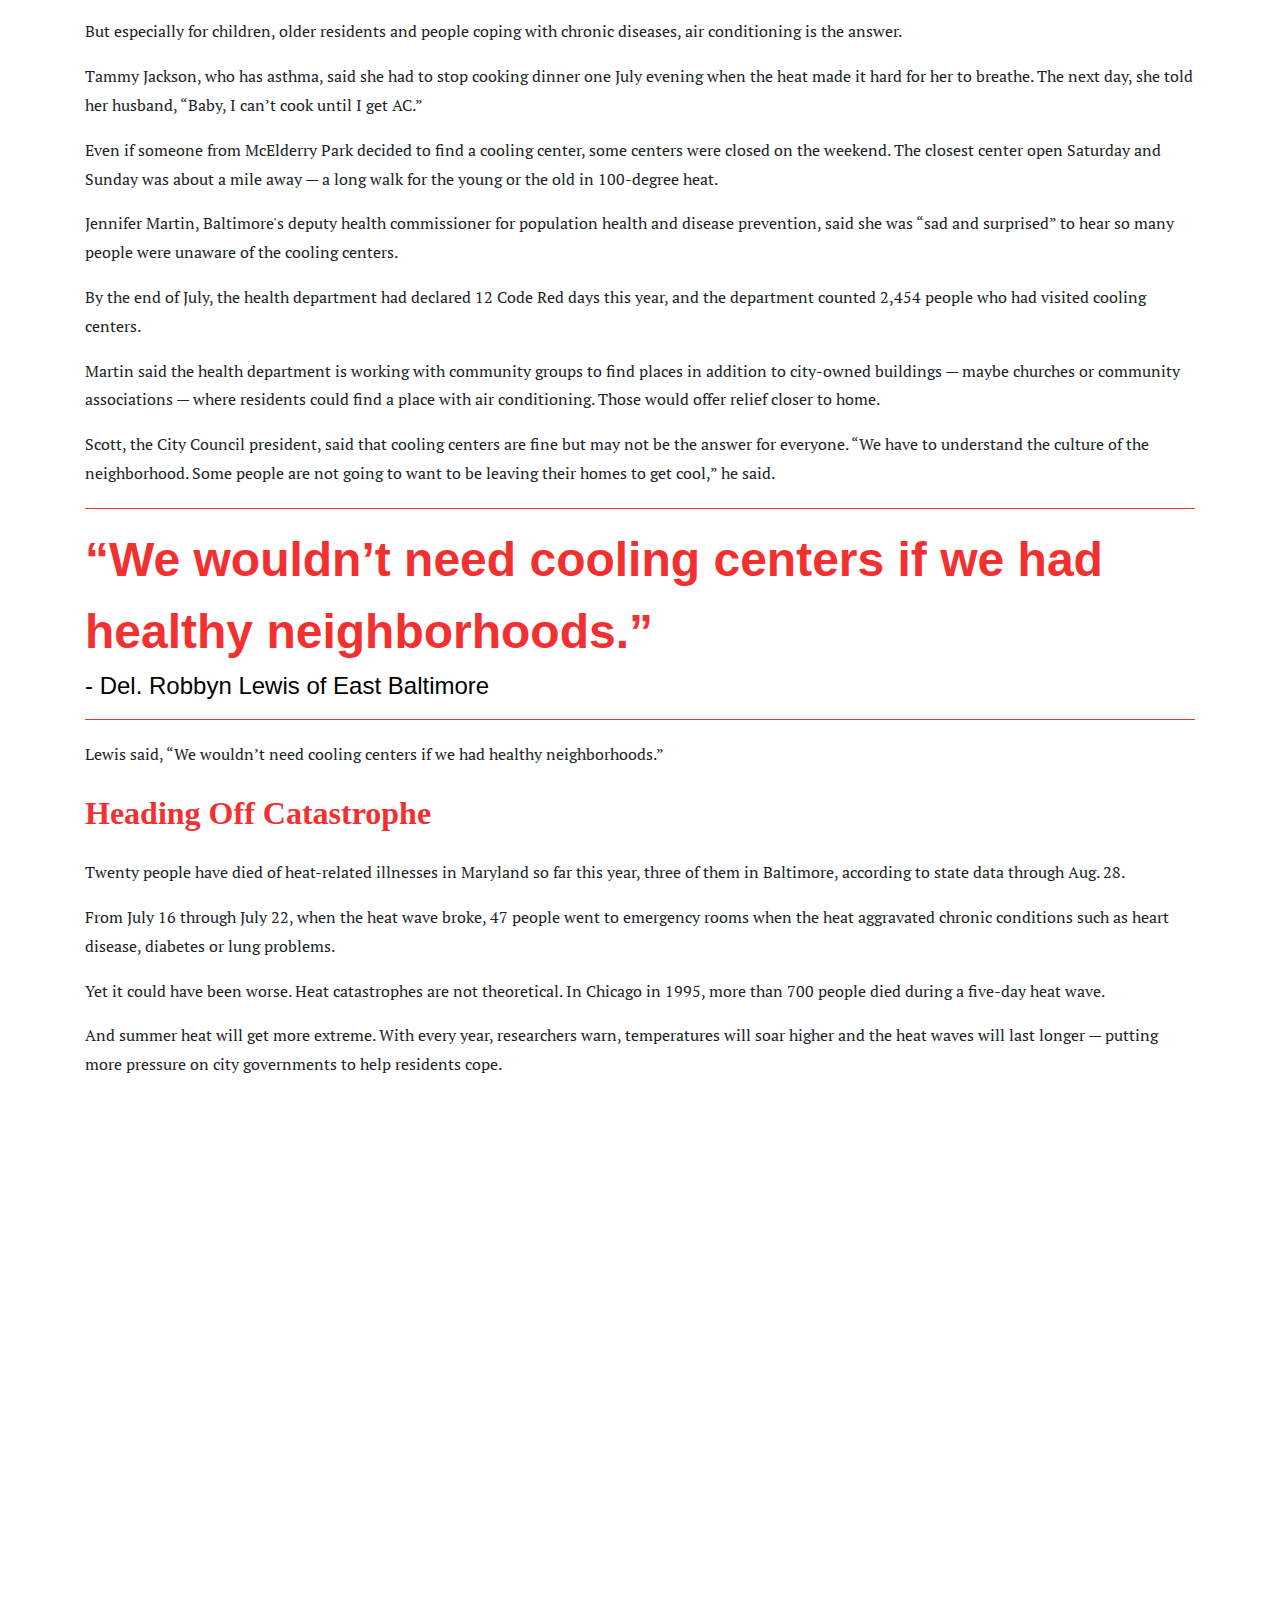
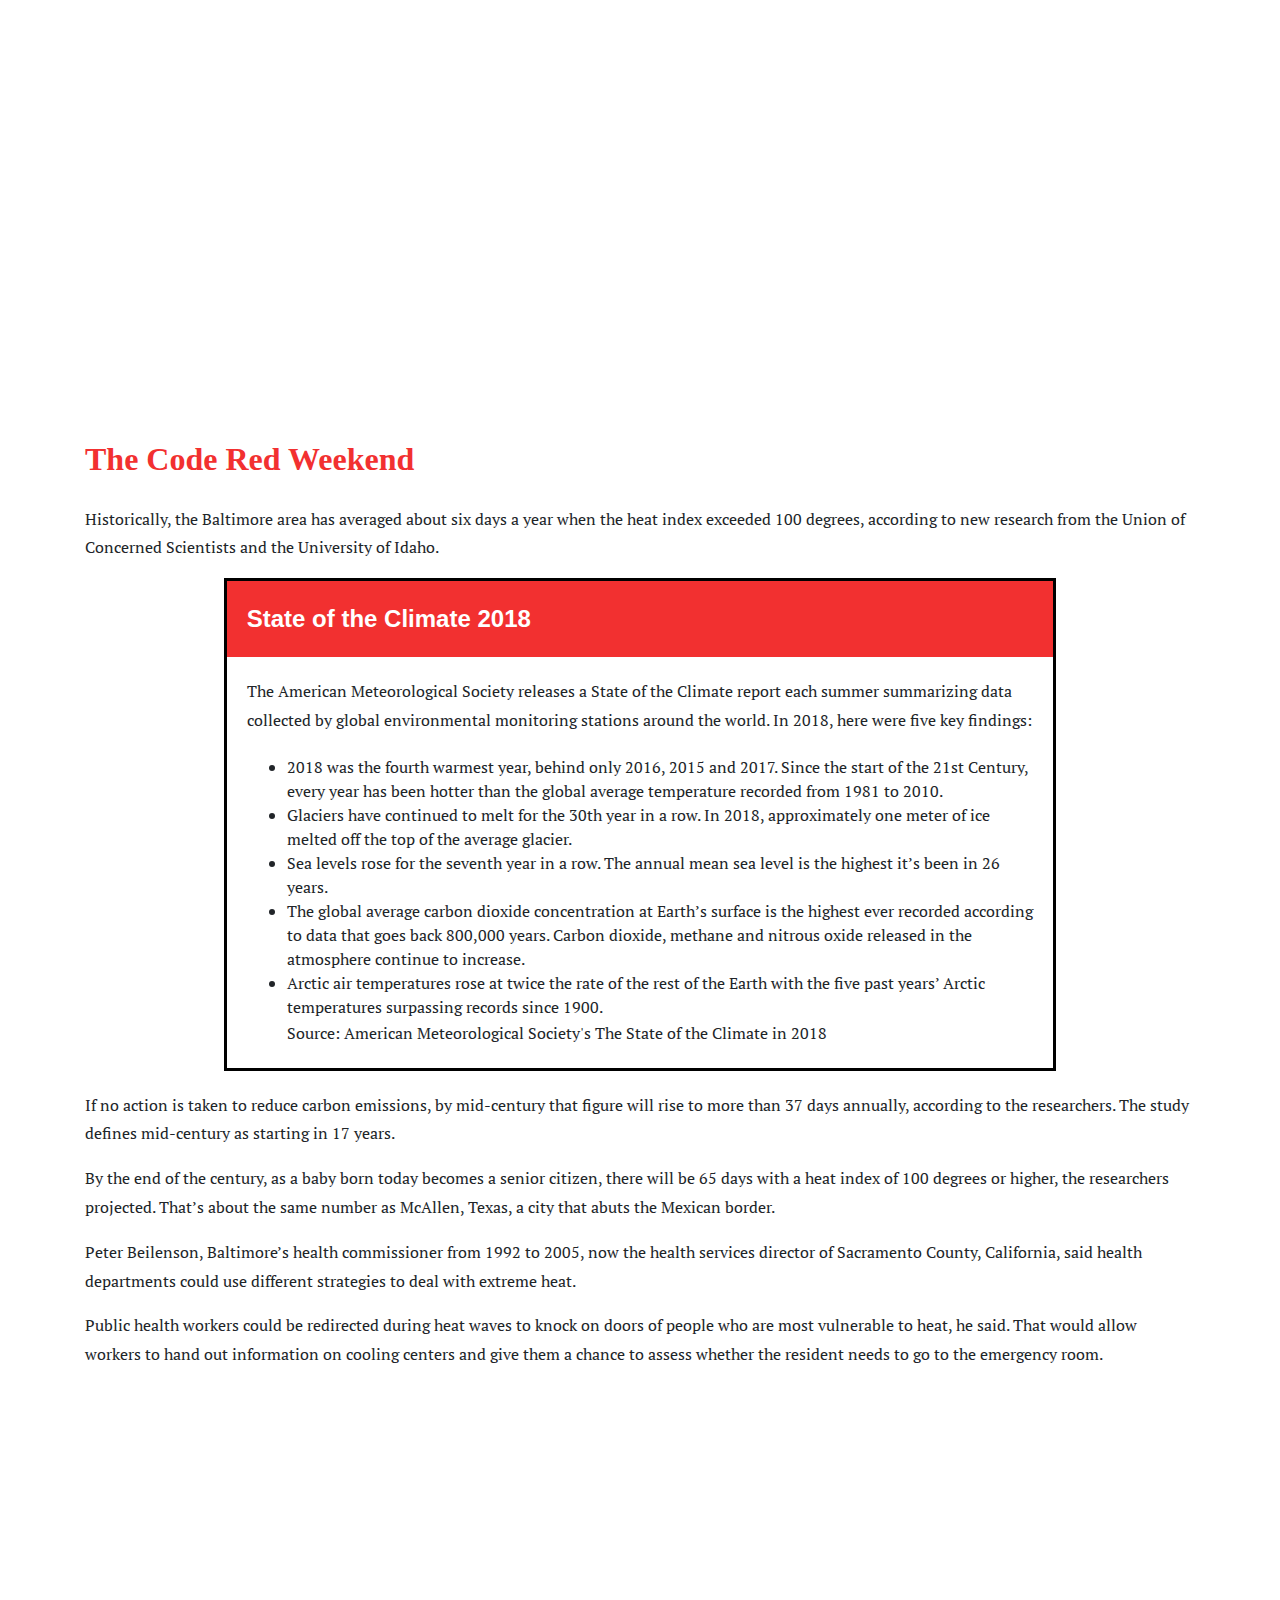
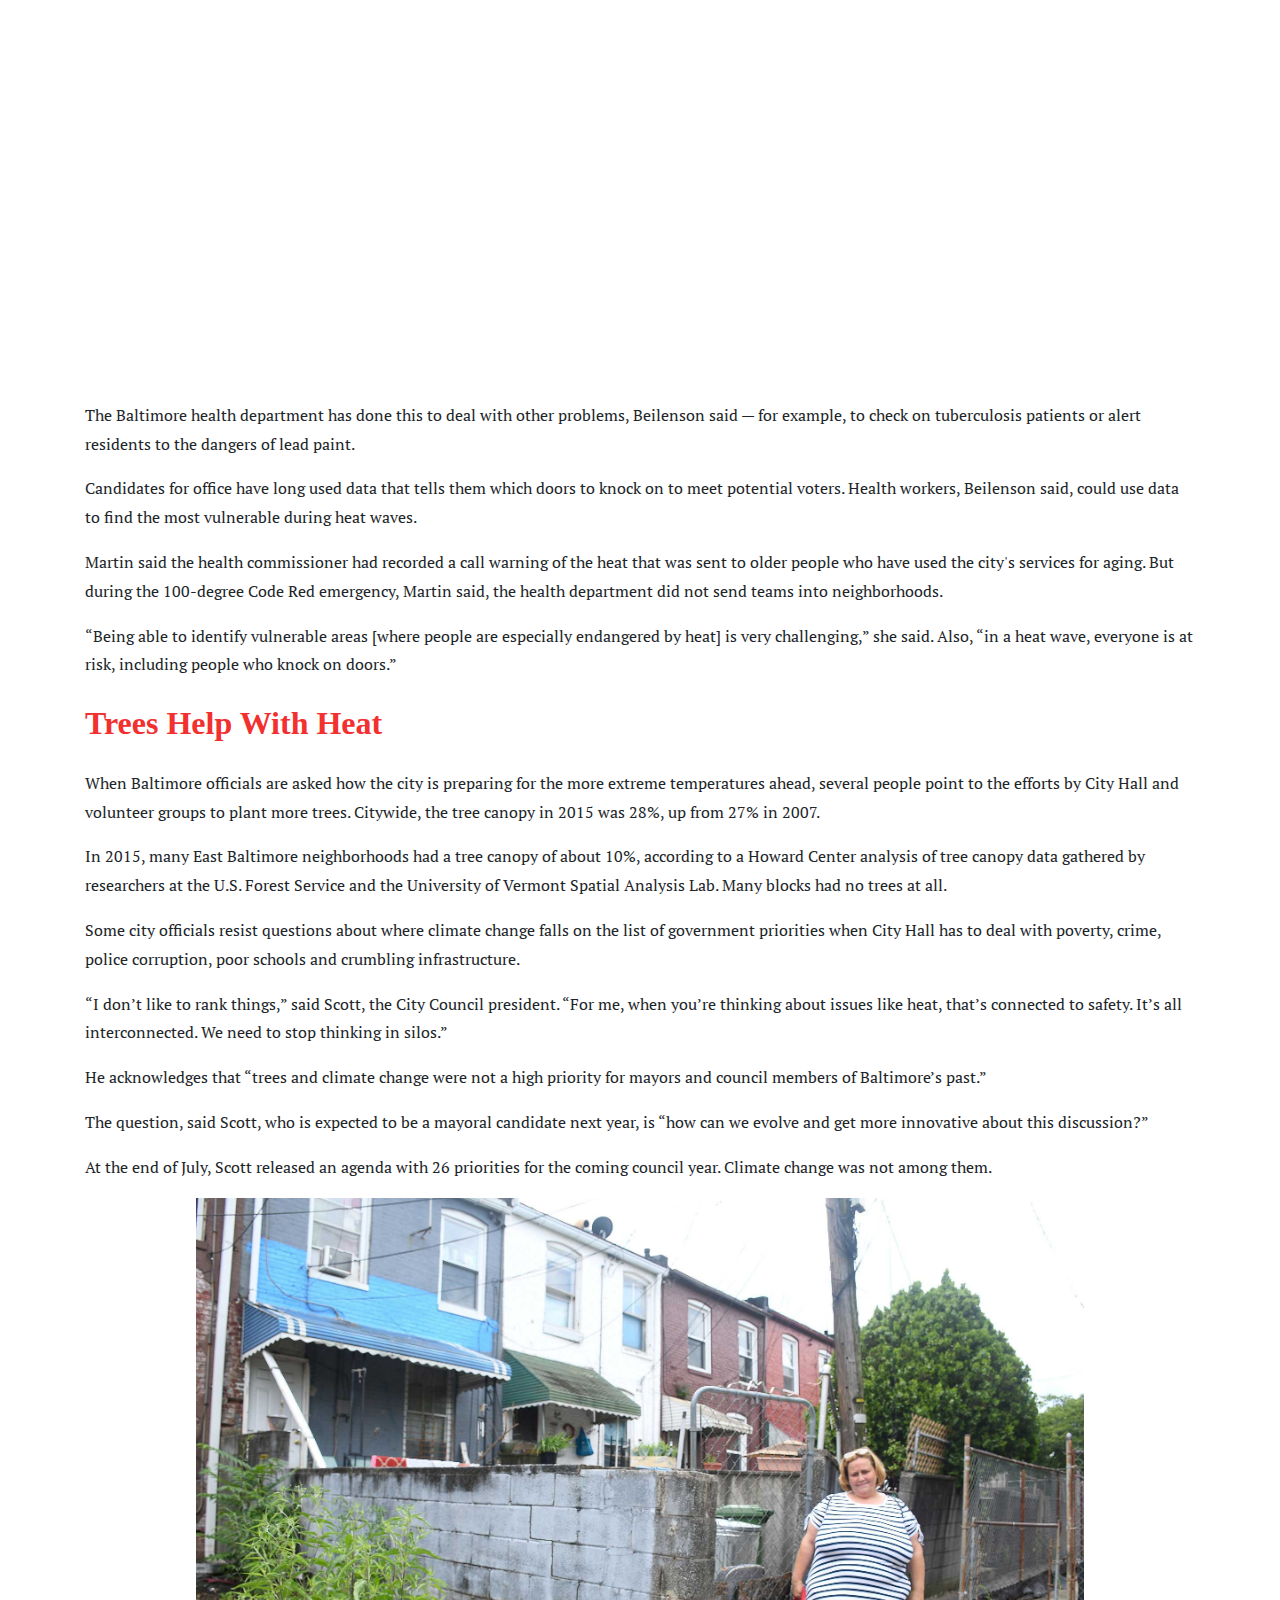
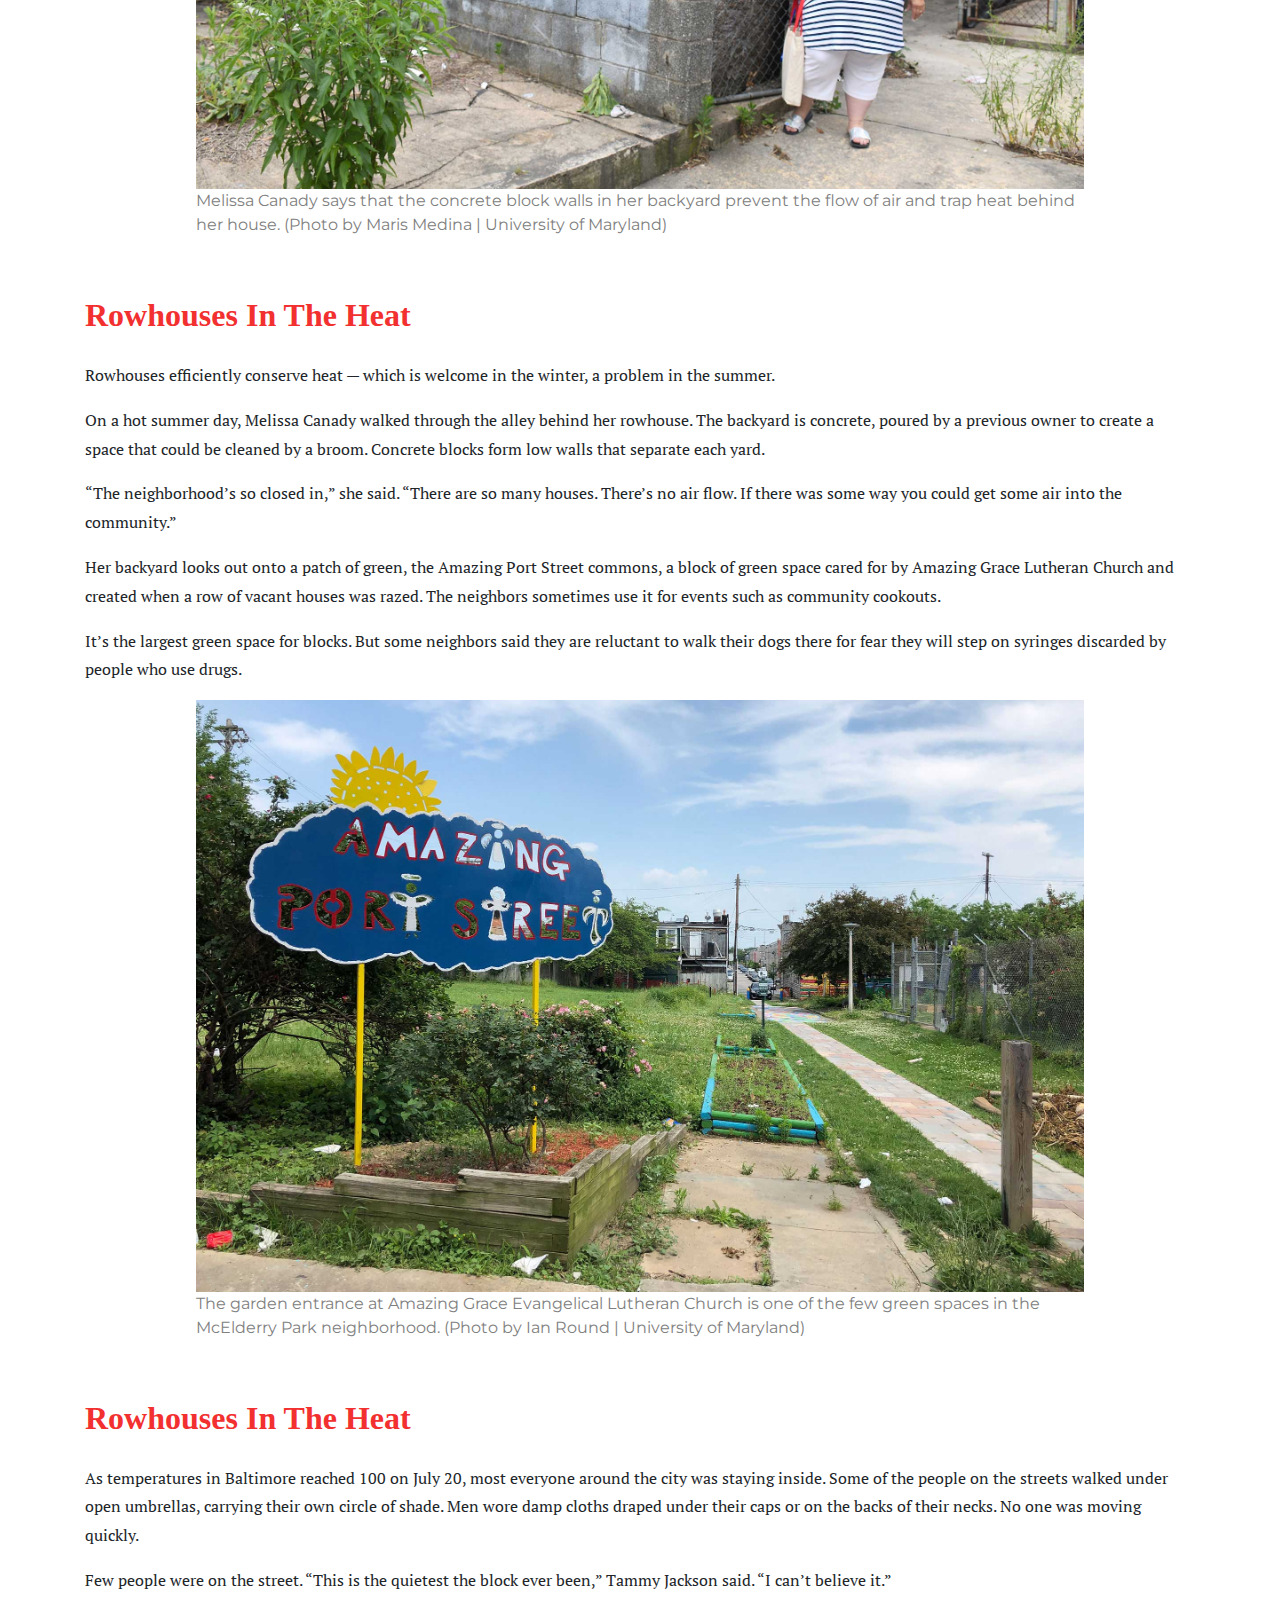
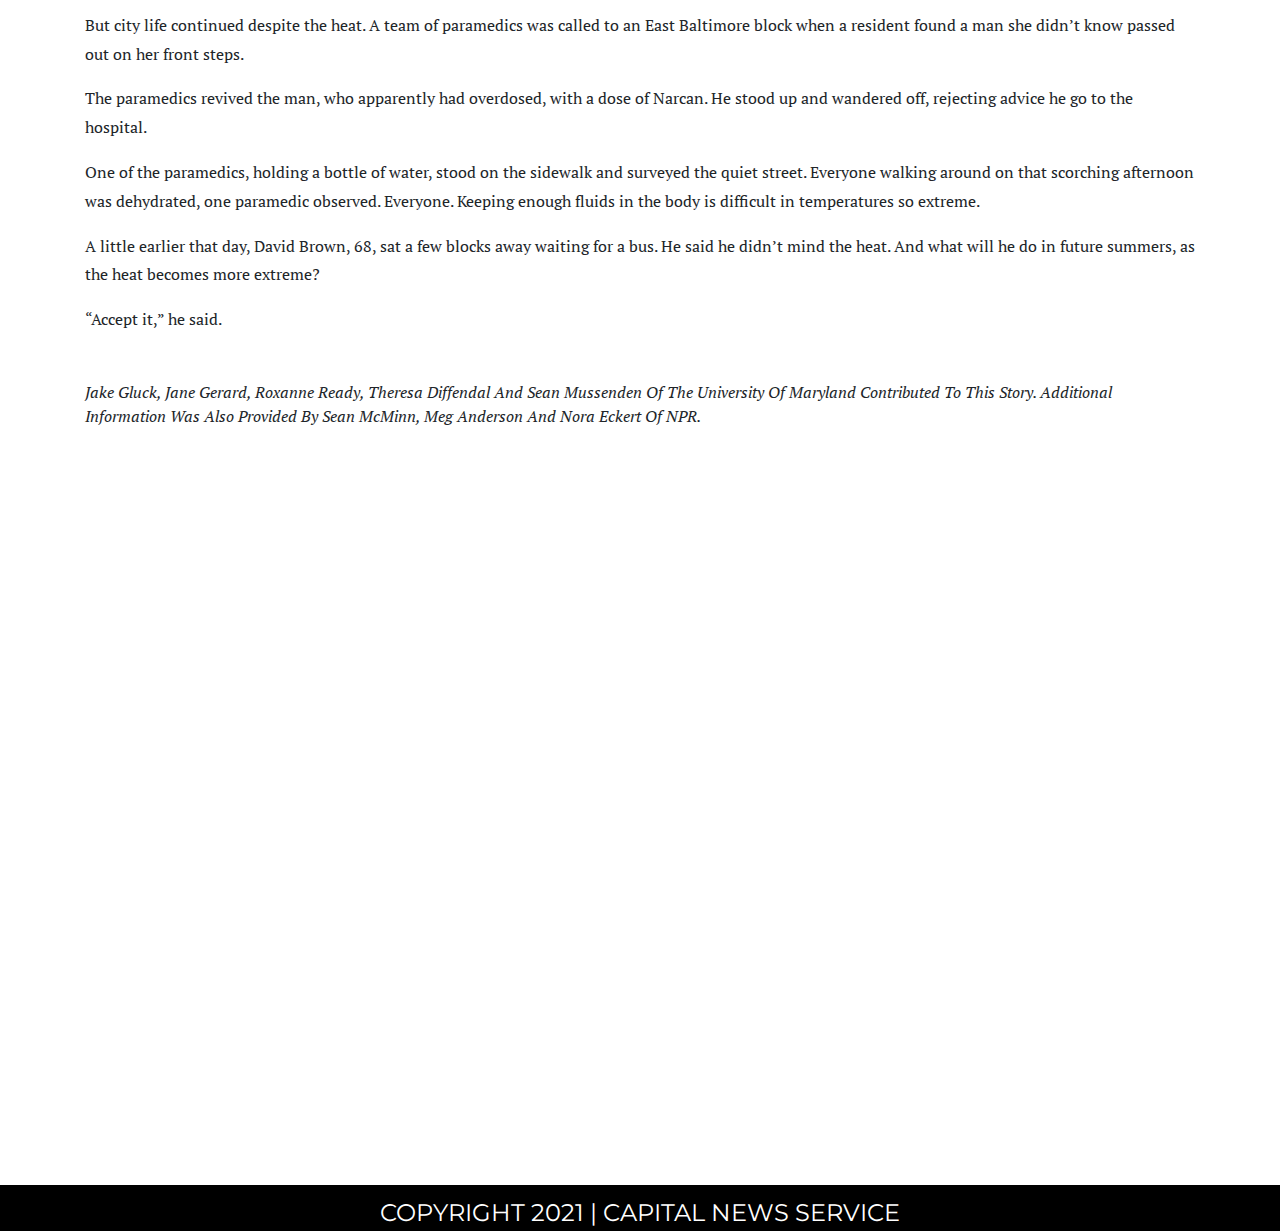
==== commit 68dd5419: "climate updates" ====
--- a/climate-crisis-story/index.html
+++ b/climate-crisis-story/index.html
@@ -31,22 +31,20 @@
   <!--splash hero area -->
   <div class="hero-container">
     <img src="images/sonia-hug-streetview.jpg" class="hero-image" alt="Baltimore street view">
-    <div class="overlay">
-      <div class="hero-head">Heat & Inequality
-      <div class="sub-head">In Baltimore, Climate Change Affects People Disproportionately.
-
+      <div class="overlay">
+        <div class="hero-head">Heat & Inequality</div>
+        <div class="sub-head">In Baltimore, Climate Change Affects People Disproportionately.</div>
       </div>
-      </div>
-
-    </div>
   </div>
+
+
   <!--End splash hero area -->
 
 
   <div class="container">
 
     <h1>In urban heat islands, climate crisis hits harder </h1>
-    <p id="byline">STORY BY: IAN ROUND, JAZMIN CONNER, JERMAINE ROWLEY AND SANDY BANISKY</p>
+    <p class="byline">STORY BY: IAN ROUND, JAZMIN CONNER, JERMAINE ROWLEY AND SANDY BANISKY</p>
 
     <div id="opening-text"><span class="drop-case">H</span>eat radiates from the asphalt and concrete that cover the streets, the sidewalks, the alleys, even the tiny yards behind the homes in the East Baltimore neighborhood of McElderry Park. Trees are scarce. And air doesn’t move much when it comes up against block after block of rowhouses. </div>
 
@@ -183,10 +181,27 @@
     <p>And summer heat will get more extreme. With every year, researchers warn, temperatures will soar higher and the heat waves will last longer — putting more pressure on city governments to help residents cope.</p>
 
     <iframe title="Baltimore cooling centers" aria-label="Locator maps" id="datawrapper-chart-g17ar" src="//datawrapper.dwcdn.net/g17ar/1/" scrolling="no" frameborder="0" style="width: 0px; border: none; min-width: 100% !important; height: 929px;" height="526"></iframe>
-    
+
     <p class="chapter-headline">The Code Red weekend</p>
 
     <p>Historically, the Baltimore area has averaged about six days a year when the heat index exceeded 100 degrees, according to new research from the Union of Concerned Scientists and the University of Idaho.</p>
+    <div class="sidebar">
+      <div class="sidebar-headline">State of the Climate 2018</div>
+      <p class="sidebar-list">The American Meteorological Society releases a State of the Climate report each summer summarizing data collected by global environmental monitoring stations around the world. In 2018, here were five key findings:</p>
+      <ul class="sidebar-list">
+        <li>2018 was the fourth warmest year, behind only 2016, 2015 and 2017. Since the start of the 21st Century, every year has been hotter than the global average temperature recorded from 1981 to 2010.</li>
+
+        <li>Glaciers have continued to melt for the 30th year in a row. In 2018, approximately one meter of ice melted off the top of the average glacier.</li>
+
+        <li>Sea levels rose for the seventh year in a row. The annual mean sea level is the highest it’s been in 26 years.</li>
+
+        <li>The global average carbon dioxide concentration at Earth’s surface is the highest ever recorded according to data that goes back 800,000 years. Carbon dioxide, methane and nitrous oxide released in the atmosphere continue to increase.</li>
+
+        <li>Arctic air temperatures rose at twice the rate of the rest of the Earth with the five past years’ Arctic temperatures surpassing records since 1900.</li>
+
+        <p>Source: American Meteorological Society's The State of the Climate in 2018</p>
+
+    </div>
 
     <p>If no action is taken to reduce carbon emissions, by mid-century that figure will rise to more than 37 days annually, according to the researchers. The study defines mid-century as starting in 17 years.</p>
 
@@ -249,23 +264,8 @@
 
     <p>It’s the largest green space for blocks. But some neighbors said they are reluctant to walk their dogs there for fear they will step on syringes discarded by people who use drugs.</p>
 
-    <div class="sidebar">
-      <div class="sidebar-headline">State of the Climate 2018</div>
-      <p class="sidebar-list">The American Meteorological Society releases a State of the Climate report each summer summarizing data collected by global environmental monitoring stations around the world. In 2018, here were five key findings:</p>
-      <ul class="sidebar-list">
-        <li>2018 was the fourth warmest year, behind only 2016, 2015 and 2017. Since the start of the 21st Century, every year has been hotter than the global average temperature recorded from 1981 to 2010.</li>
-
-        <li>Glaciers have continued to melt for the 30th year in a row. In 2018, approximately one meter of ice melted off the top of the average glacier.</li>
-
-        <li>Sea levels rose for the seventh year in a row. The annual mean sea level is the highest it’s been in 26 years.</li>
-
-        <li>The global average carbon dioxide concentration at Earth’s surface is the highest ever recorded according to data that goes back 800,000 years. Carbon dioxide, methane and nitrous oxide released in the atmosphere continue to increase.</li>
-
-        <li>Arctic air temperatures rose at twice the rate of the rest of the Earth with the five past years’ Arctic temperatures surpassing records since 1900.</li>
-
-Source: American Meteorological Society's The State of the Climate in 2018
-
-    </div>
+    <img src="images/amazing-grace-garden.jpg" alt="Amazing Grace Garden" class="photo">
+    <div class="caption">The garden entrance at Amazing Grace Evangelical Lutheran Church is one of the few green spaces in the McElderry Park neighborhood. (Photo by Ian Round | University of Maryland) </div>
 
     <p class="chapter-headline">Rowhouses in the heat</p>
 
@@ -284,9 +284,9 @@
 
     <p>“Accept it,” he said.</p>
 
-Jake Gluck, Jane Gerard, Roxanne Ready, Theresa Diffendal and Sean Mussenden of the University of Maryland contributed to this story. Additional information was also provided by Sean McMinn, Meg Anderson and Nora Eckert of NPR.
-
-
+    <div class="contrib">Jake Gluck, Jane Gerard, Roxanne Ready, Theresa Diffendal and Sean Mussenden of the University of Maryland contributed to this story. Additional information was also provided by Sean McMinn, Meg Anderson and Nora Eckert of NPR.</div>
+
+<iframe src="https://cdn.knightlab.com/libs/timeline3/latest/embed/index.html?source=100Js25O6M0Grh3QSLpefyct9RUeCffh8XN40dzy5ux0&amp;font=Default&amp;lang=en&amp;initial_zoom=2&amp;height=650" width="100%" height="650" webkitallowfullscreen="" mozallowfullscreen="" allowfullscreen="" frameborder="0"></iframe>
 
   </div>
   <div id="footer">
--- a/climate-crisis-story/style.css
+++ b/climate-crisis-story/style.css
@@ -7,11 +7,20 @@
   text-transform: capitalize;
 }
 
-#byline{
+.byline{
   font-size: 1em;
   font-family: 'PT Serif', serif;
   text-align: left;
   text-transform: uppercase;
+}
+
+.contrib{
+  font-size: 1em;
+  font-family: 'PT Serif', serif;
+  text-align: left;
+  text-transform:capitalize;
+  font-style: italic;
+  padding-top: 30px;
 }
 /* body text */
 p{
@@ -25,25 +34,22 @@
   font-weight: 600;
   font-family: 'Playfair Display', serif;
   text-transform: capitalize;
+  color: #f23030;
 }
 /*opening graph */
 
 .drop-case{
-  font-size: 3em;
+  font-size: 2em;
   color: #f23030;
-  float: left;
-  padding-top: 0;
 
 }
 
 #opening-text{
   font-size: 2em;
-  width: 75%;
+  width:80%;
+  margin: 0 auto;
   font-family: 'PT Serif', serif;
-  margin: 0 auto;
-  margin-bottom: 50px;
-  margin-top: 50px;
-
+  padding-bottom: 30px;
 }
 
 /*footer */
@@ -60,14 +66,6 @@
   padding-top: 10px;
   text-transform: uppercase;
 }
-
-@media screen and (max-width:1400px){
-  #main-photo{
-    width:100%
-  }
-}
-
-
 
 .caption {
   font-family: 'Montserrat', sans-serif;
@@ -127,8 +125,9 @@
 
 .sub-head{
   font-family: 'Montserrat', sans-serif;
-  font-size: .25em
+  font-size: .25em;
 }
+
 /* quotes */
 .quote{
   color: #f23030;
@@ -176,3 +175,9 @@
     font-size: 1.5em;
   }
 }
+
+@media screen and (max-width:1400px){
+  #main-photo{
+    width:100%
+  }
+}
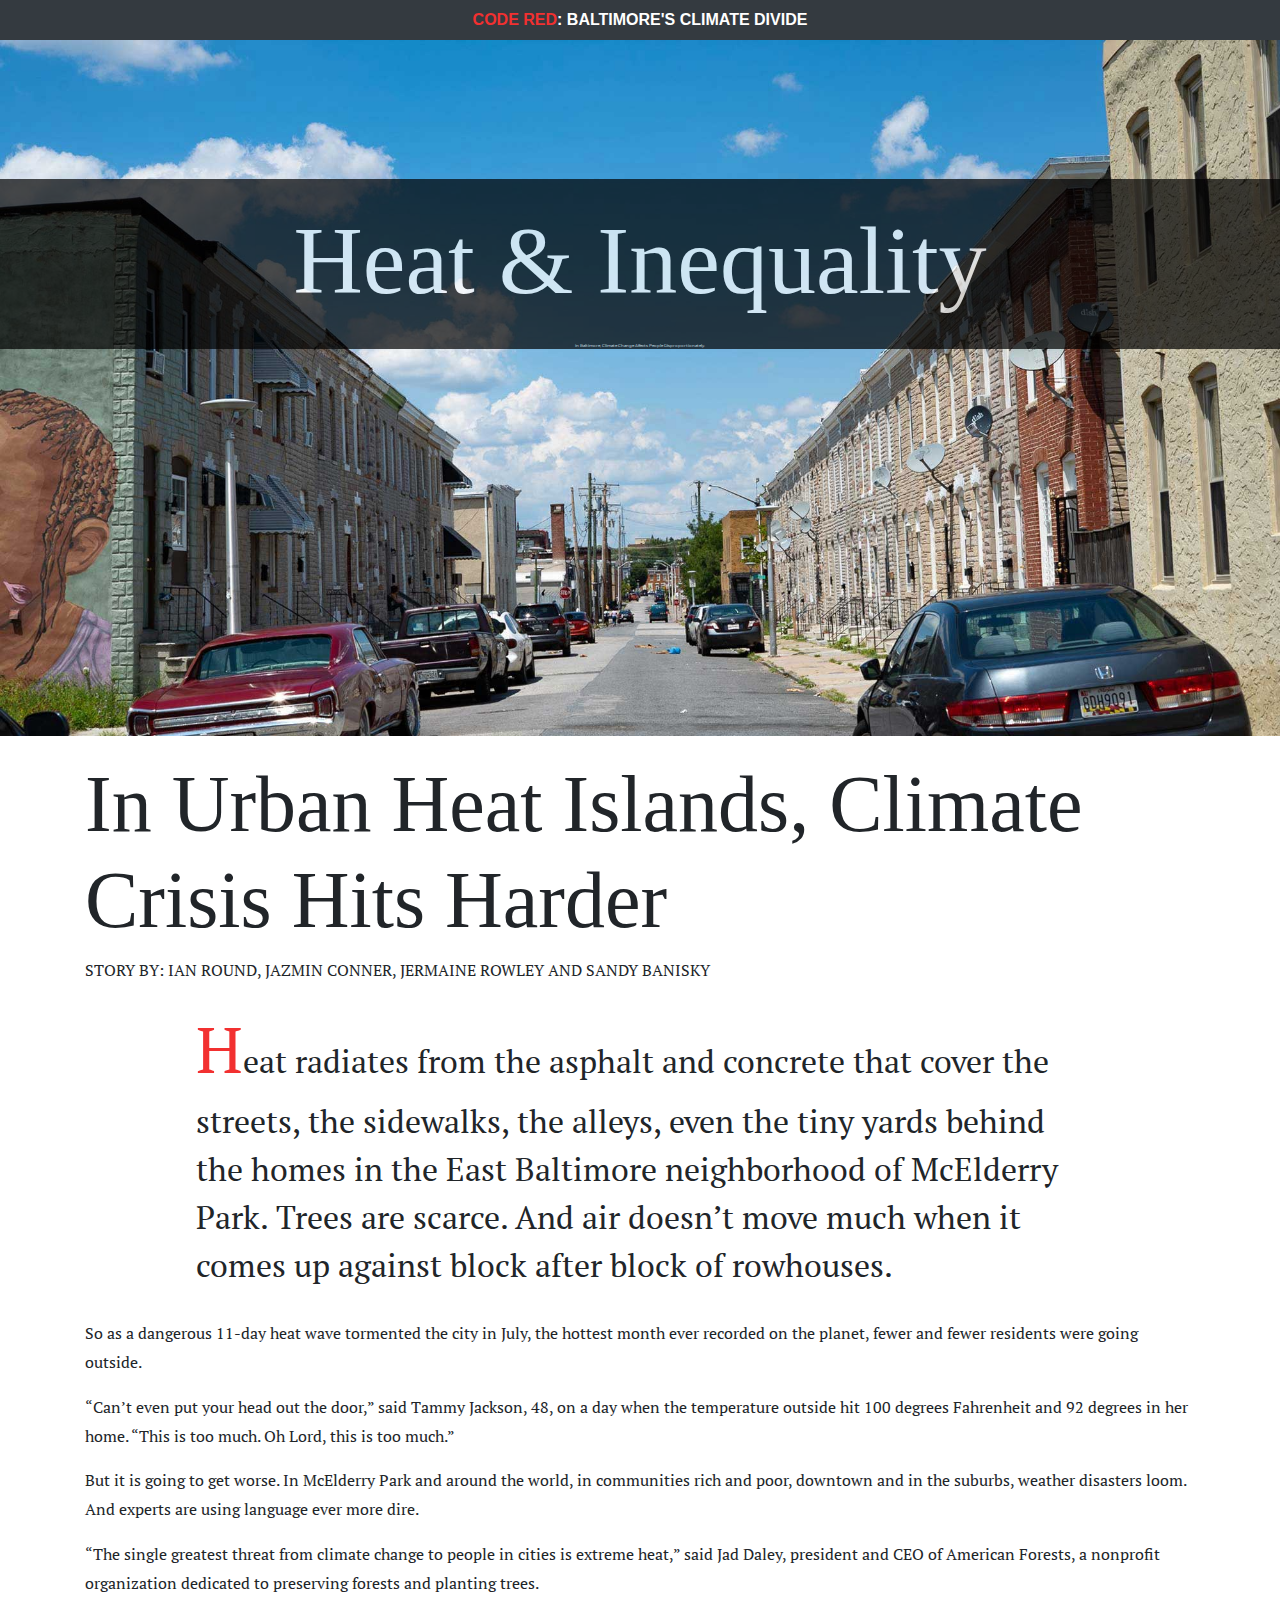
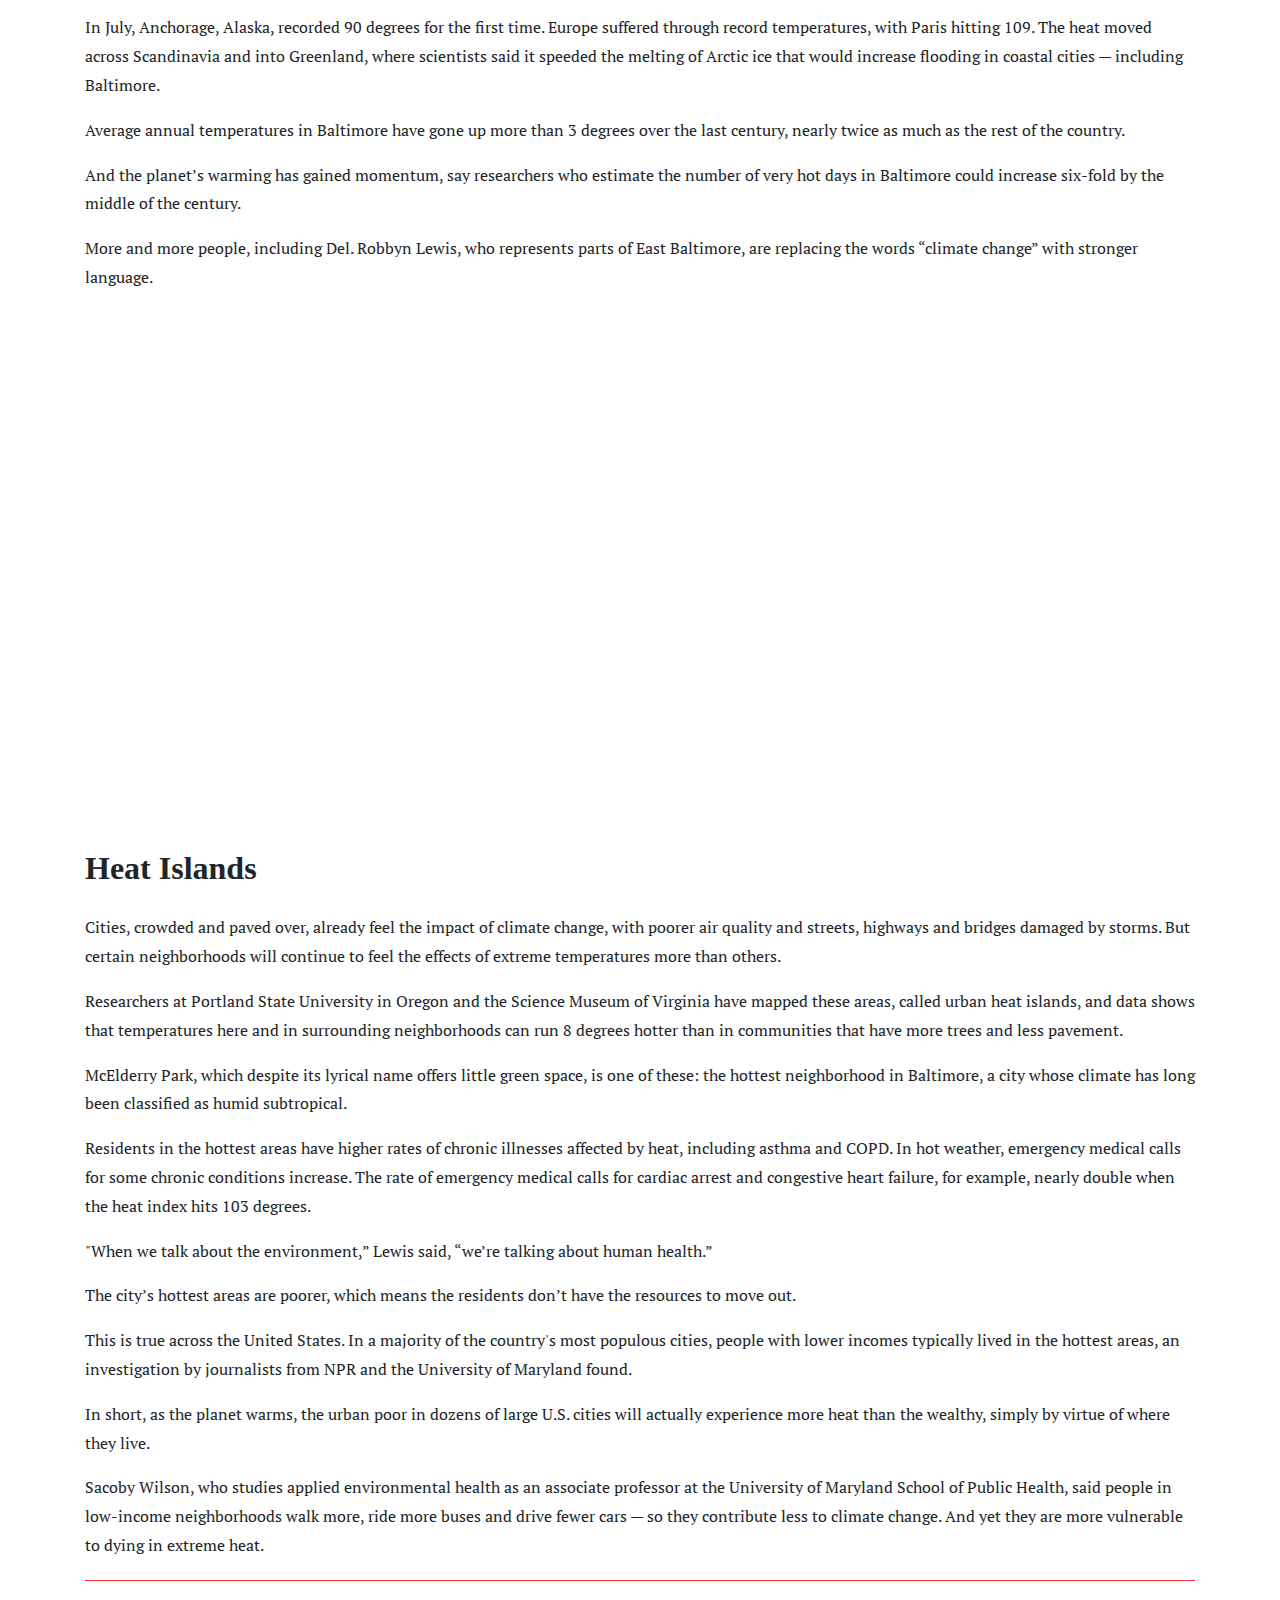
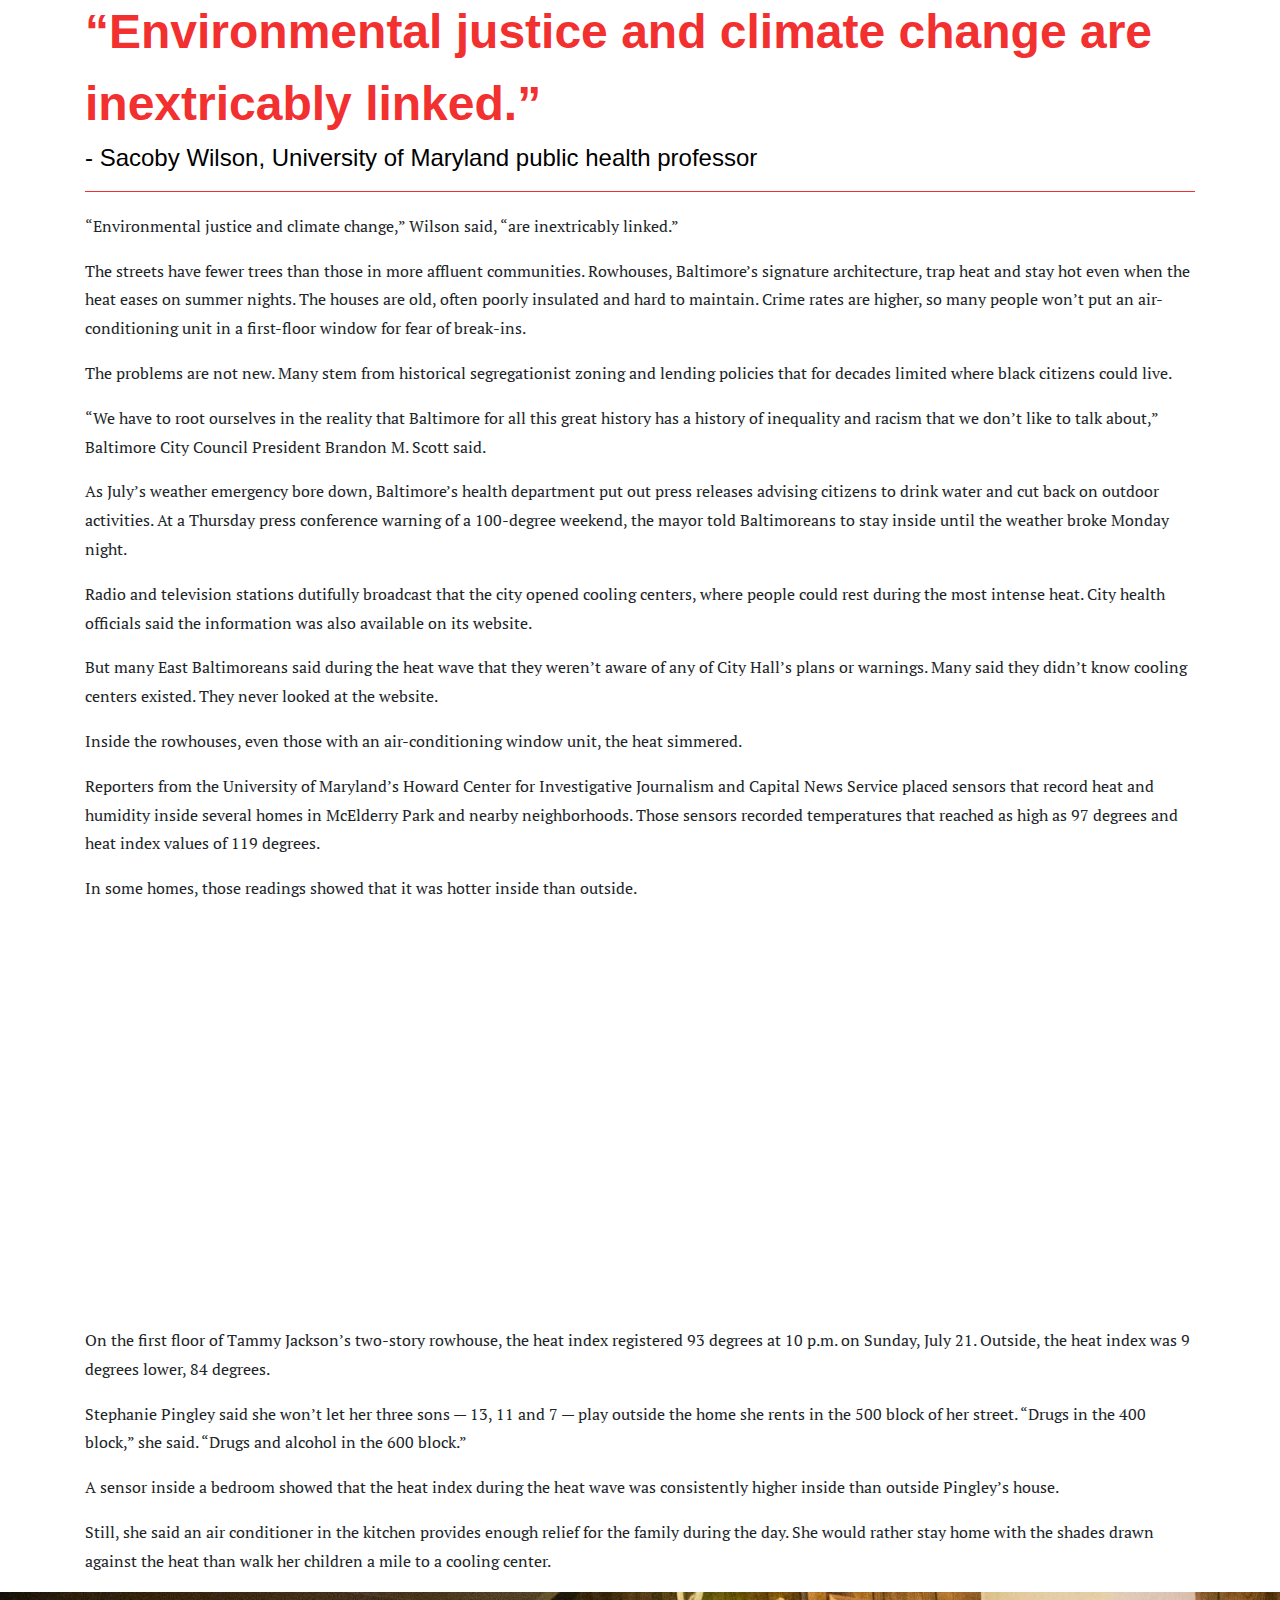
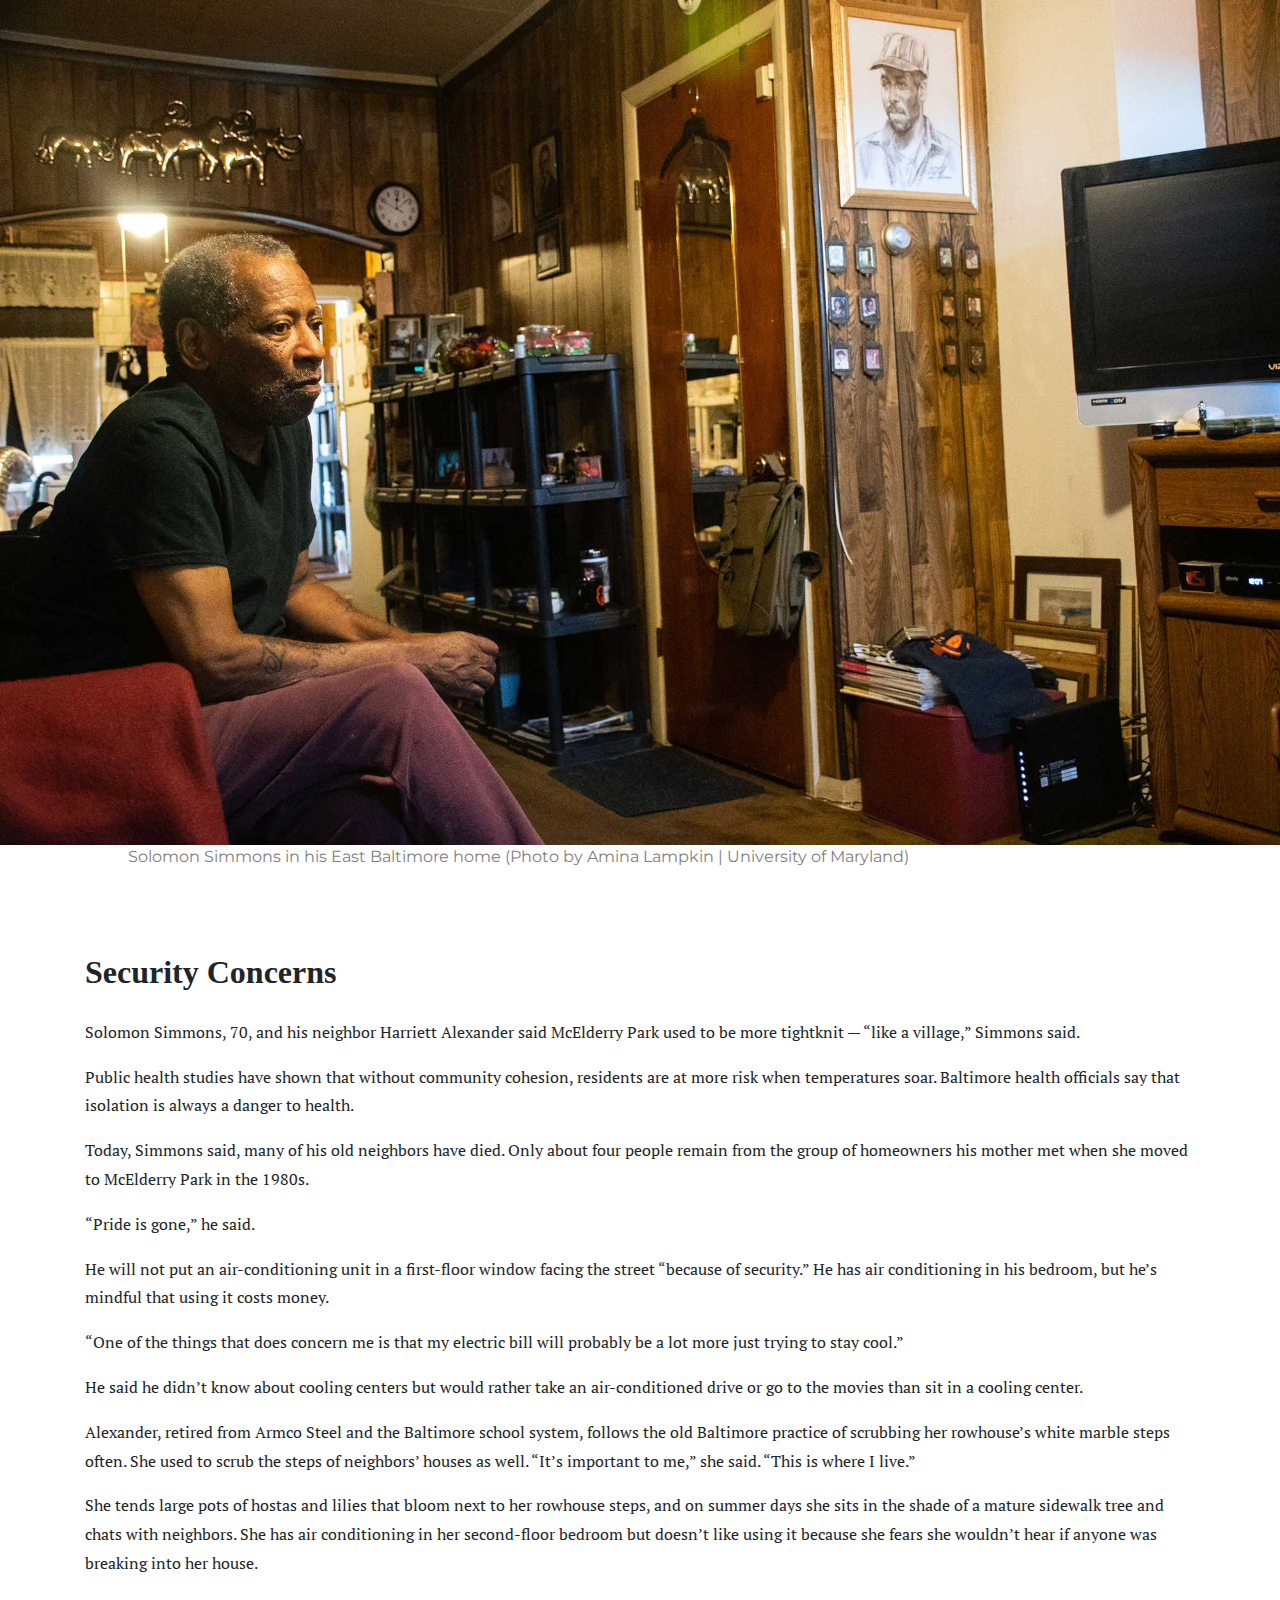
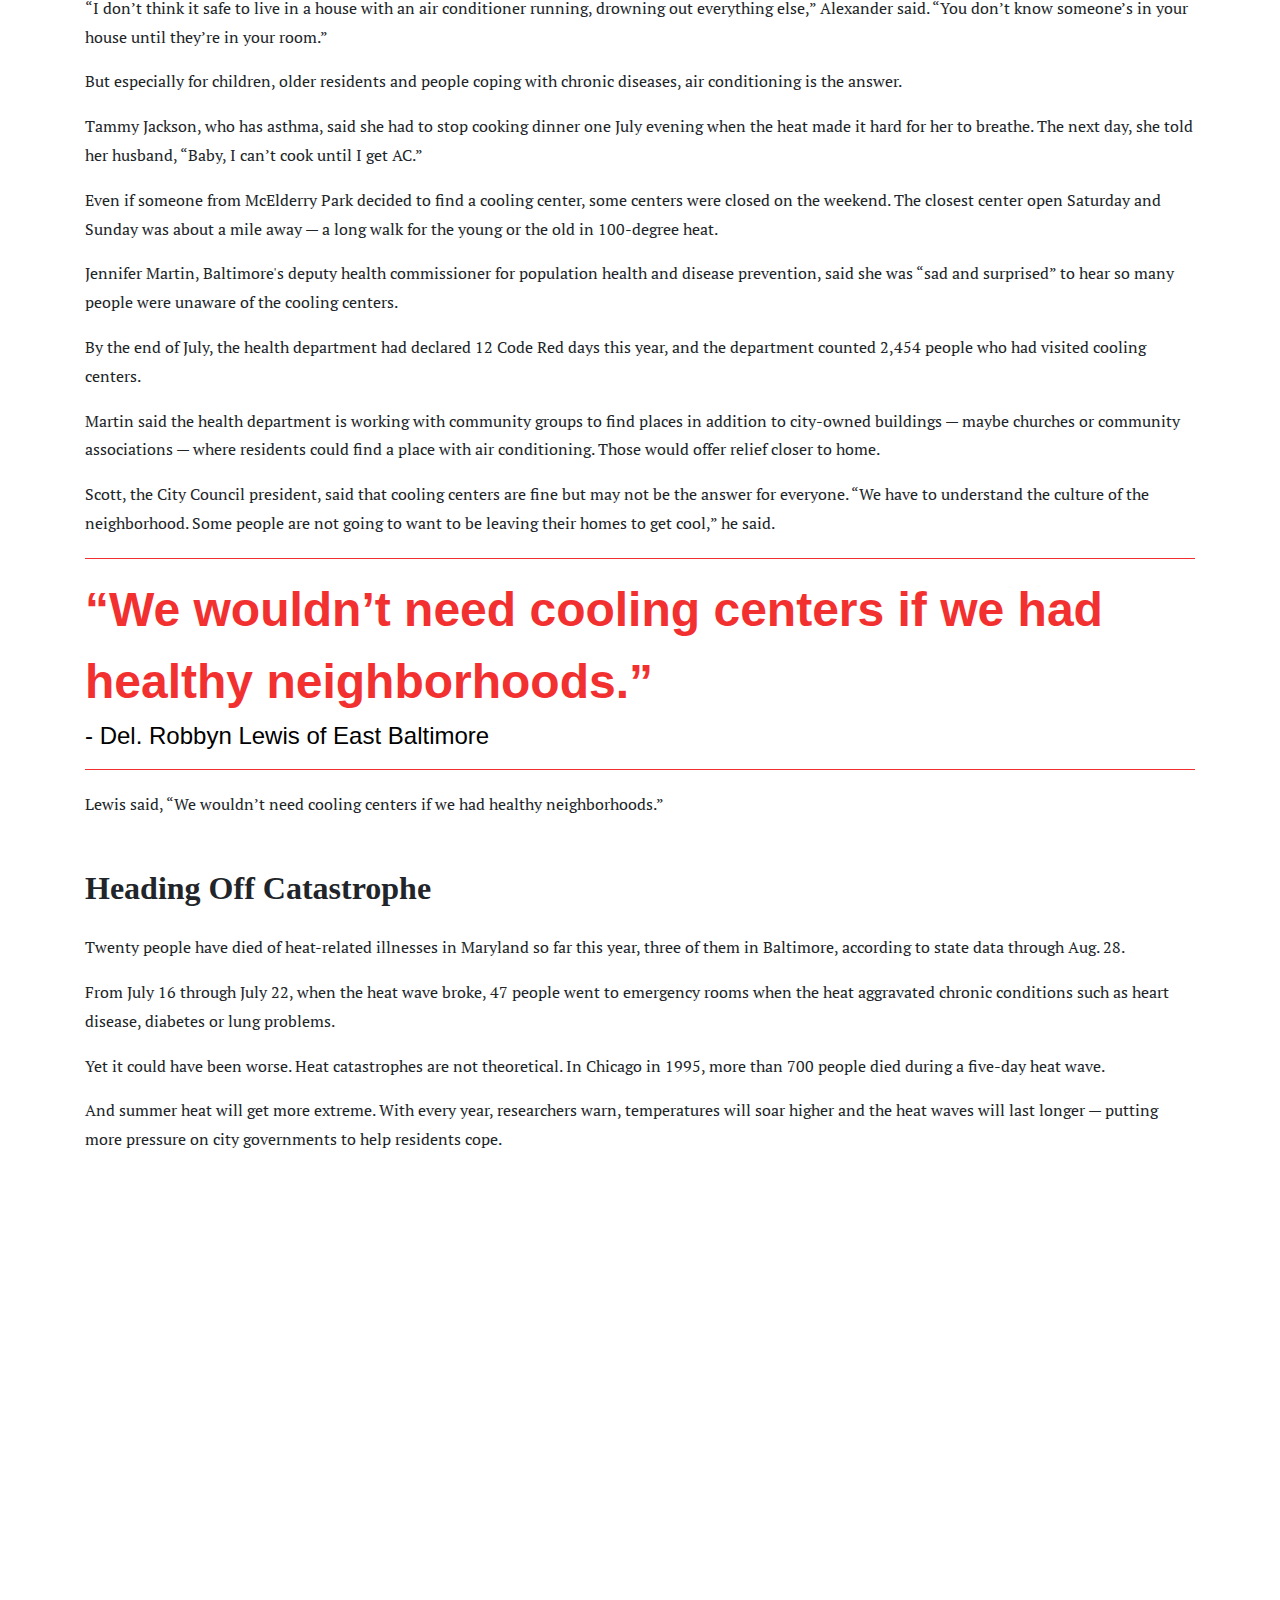
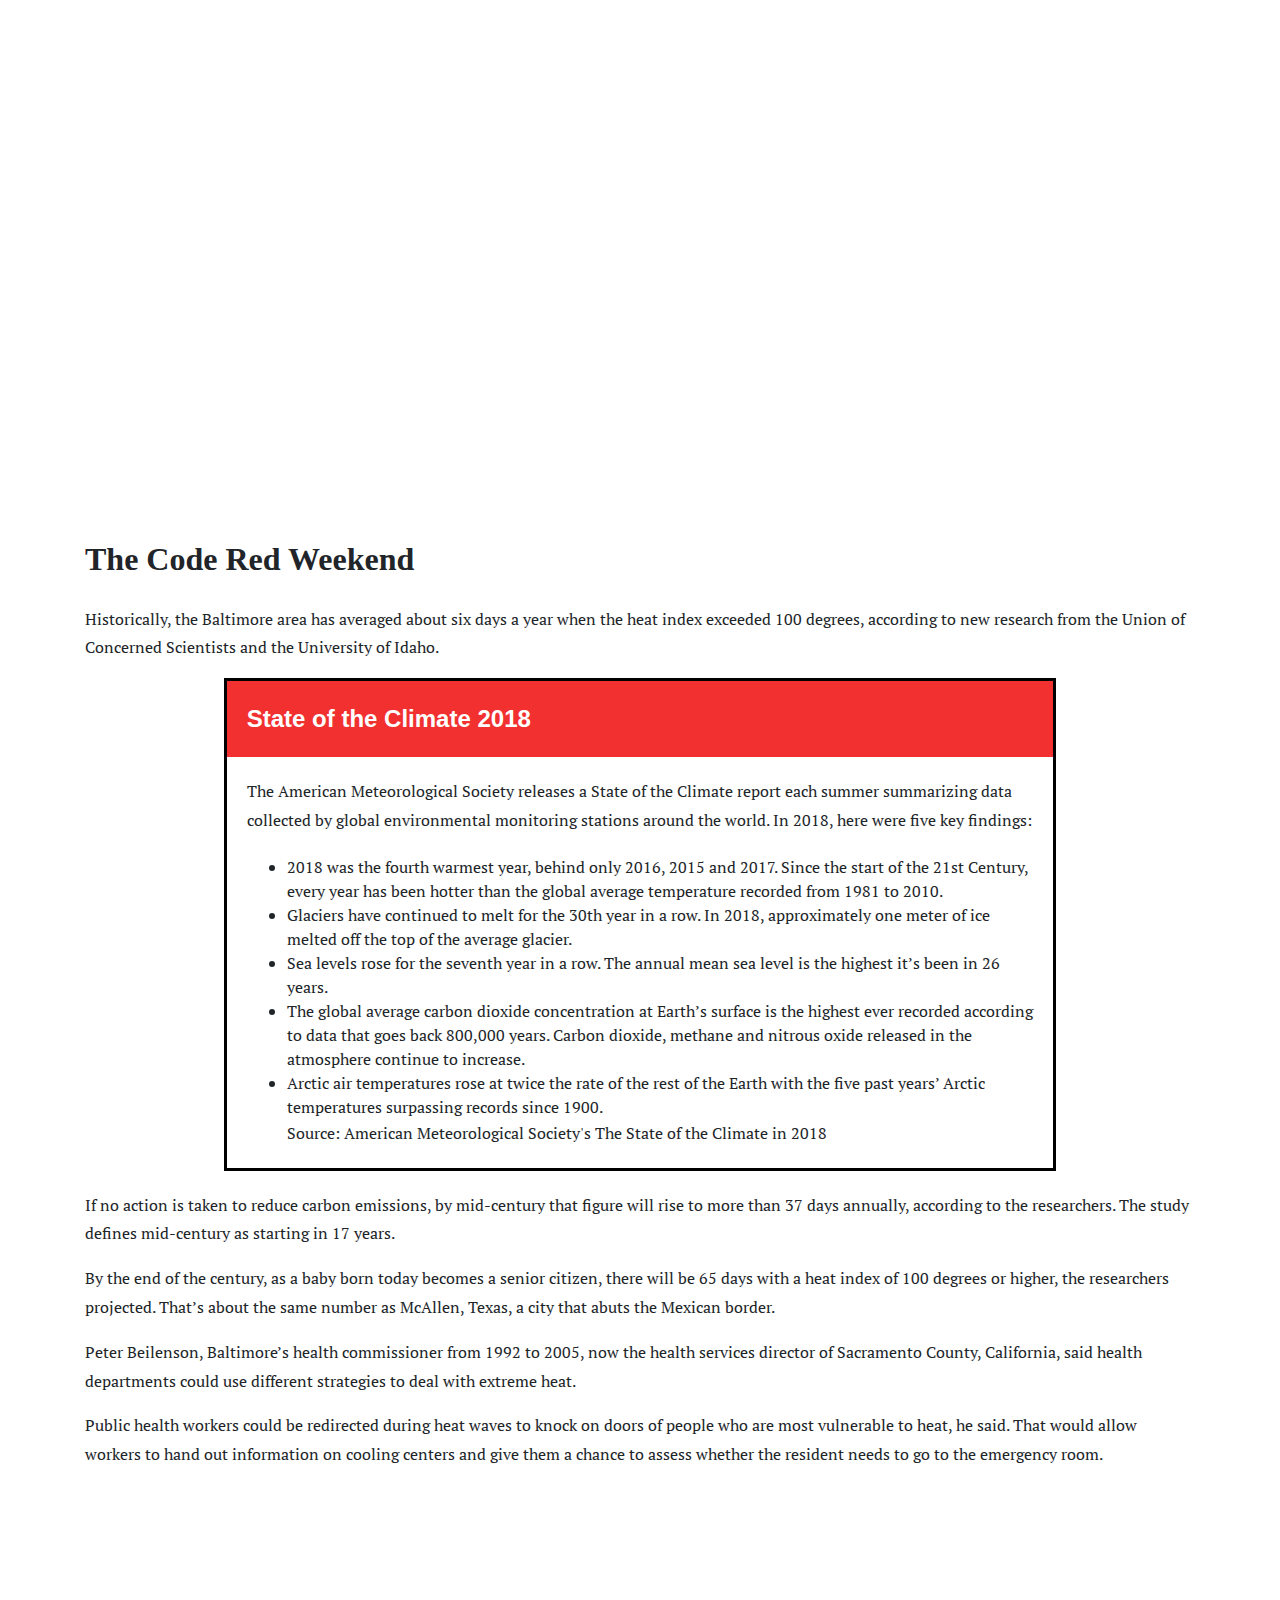
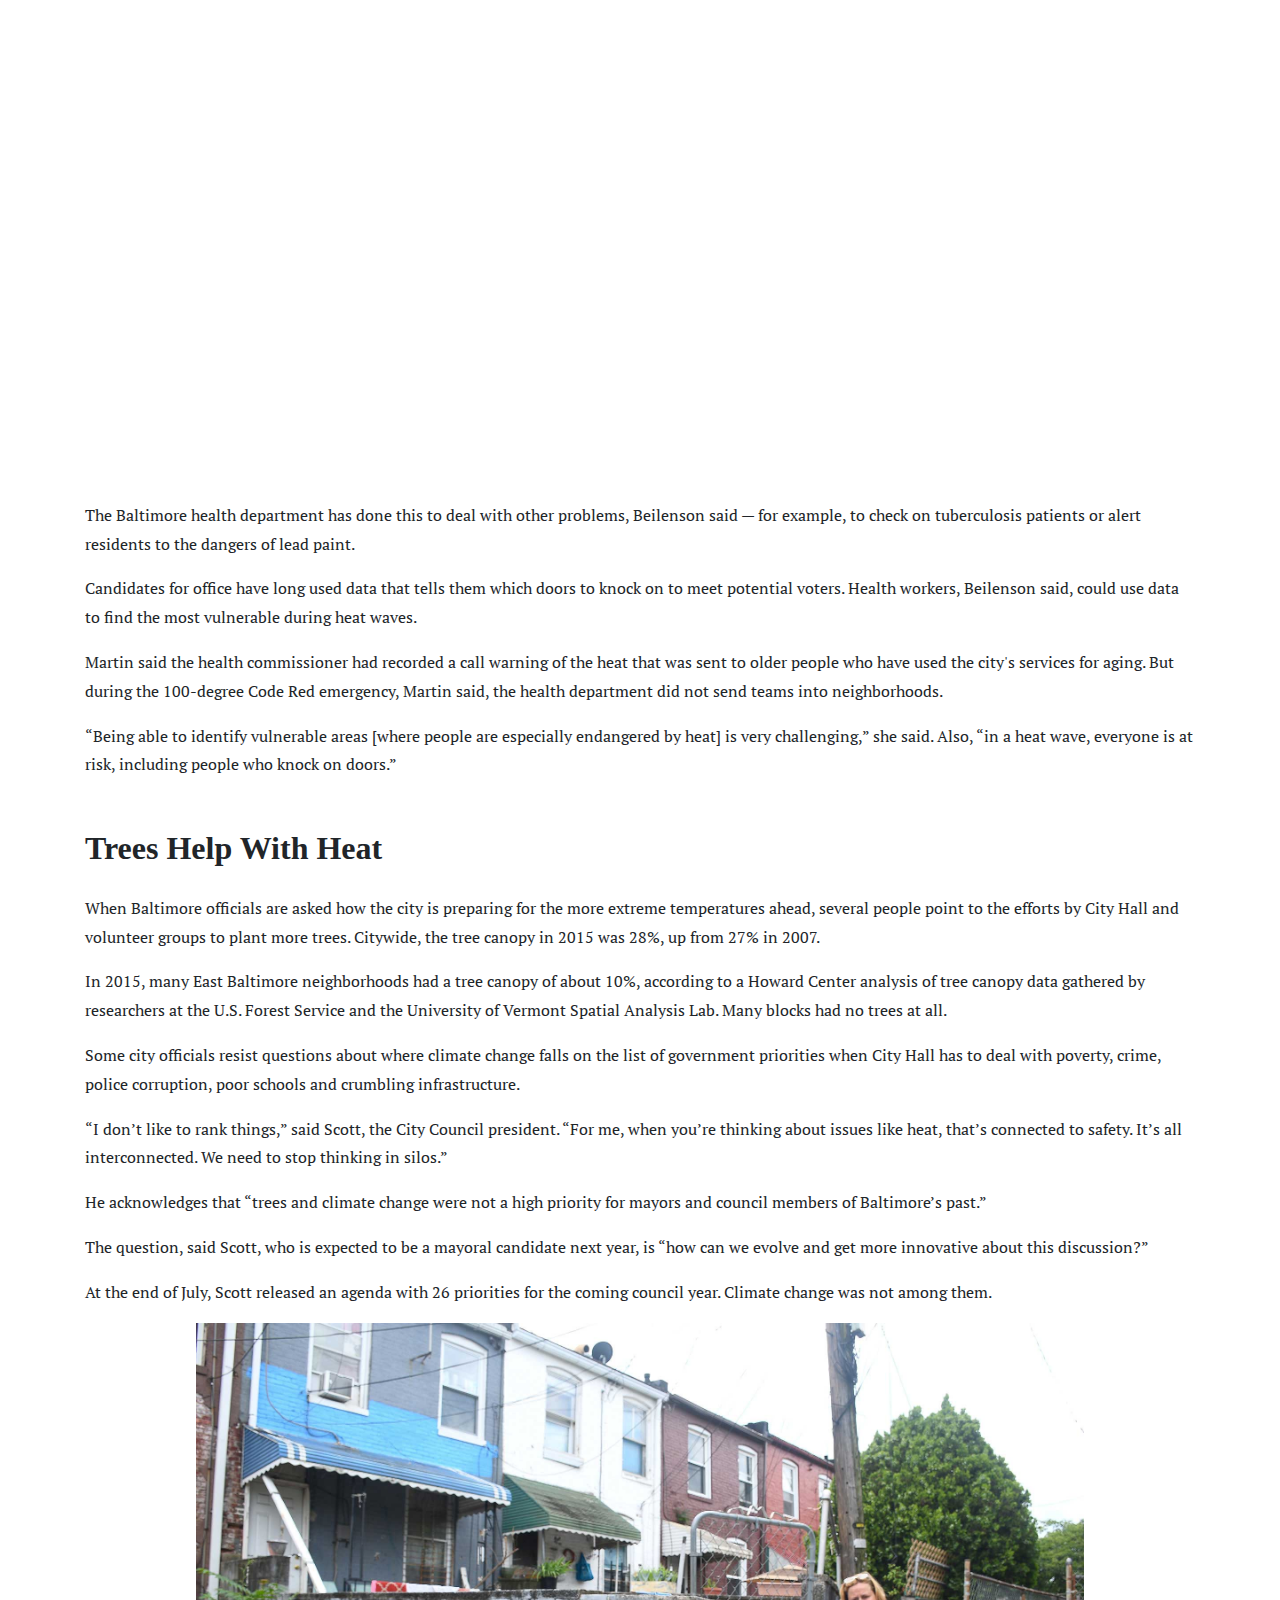
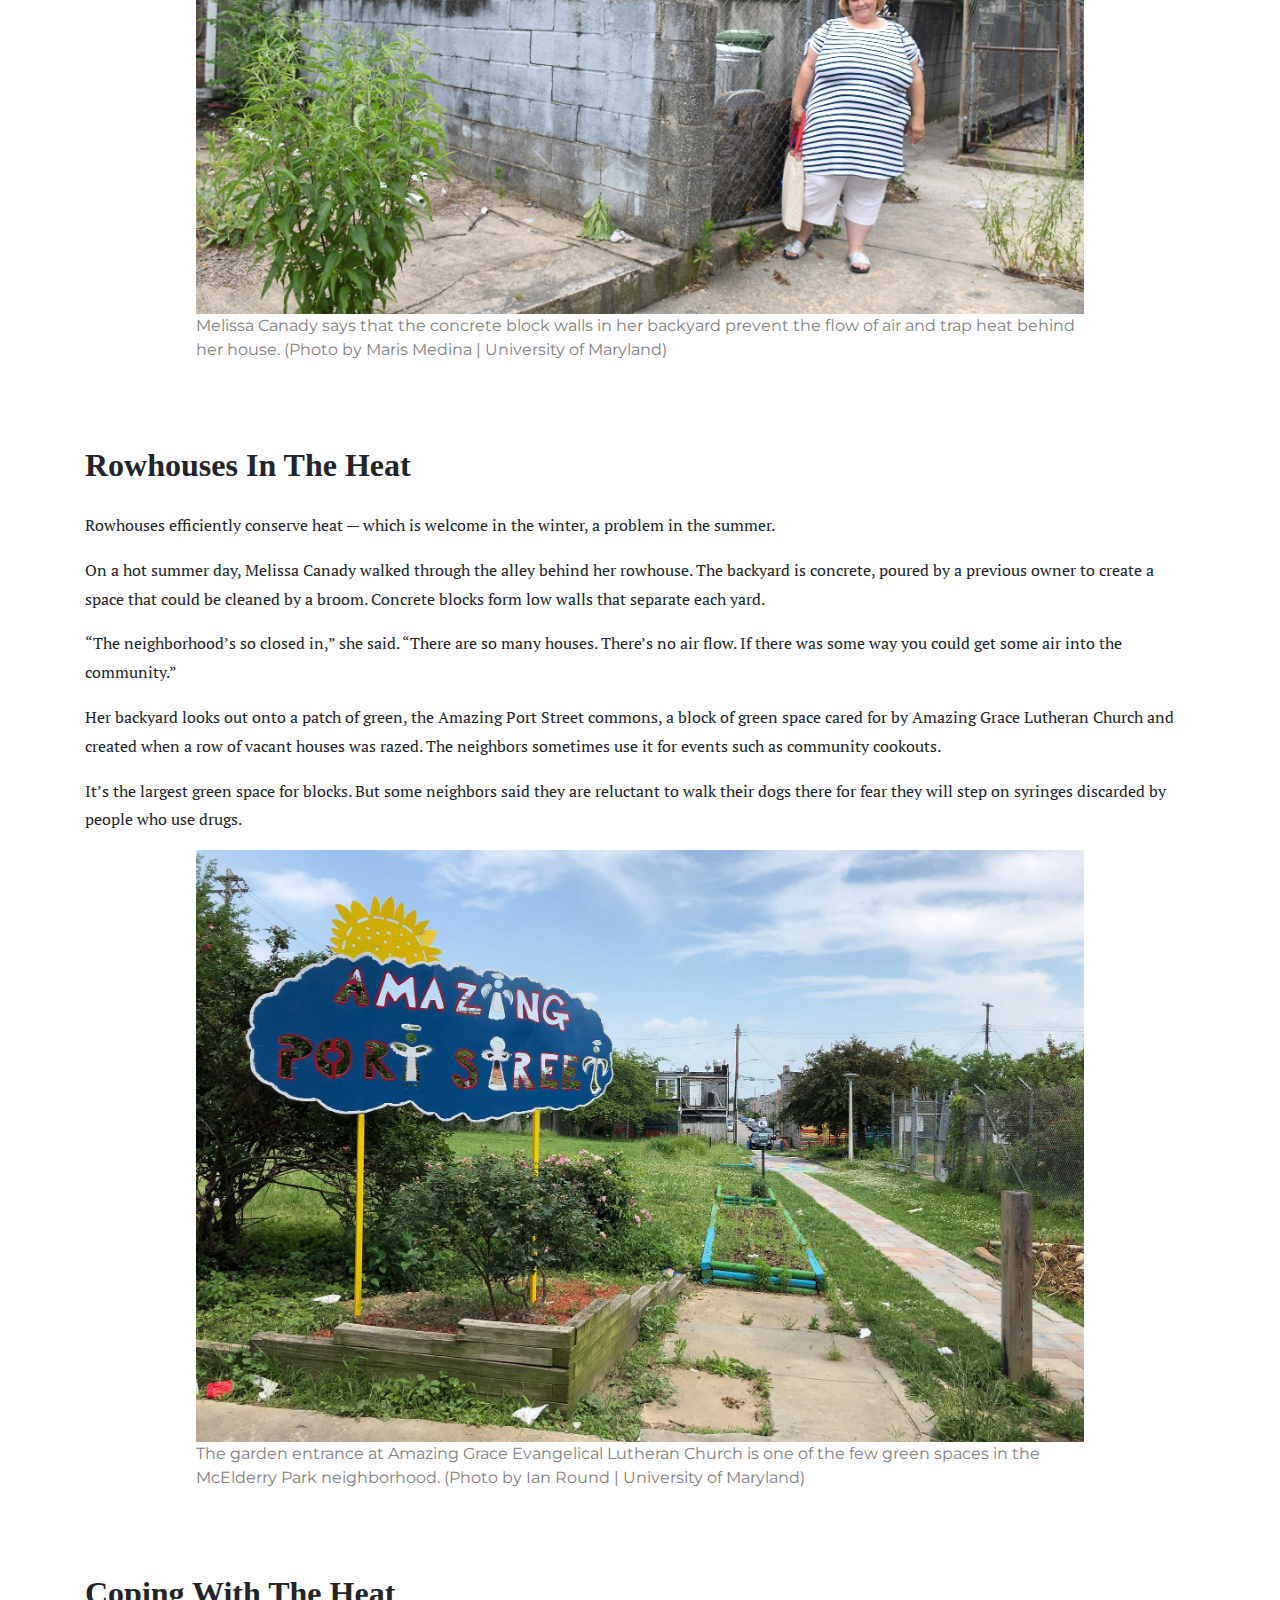
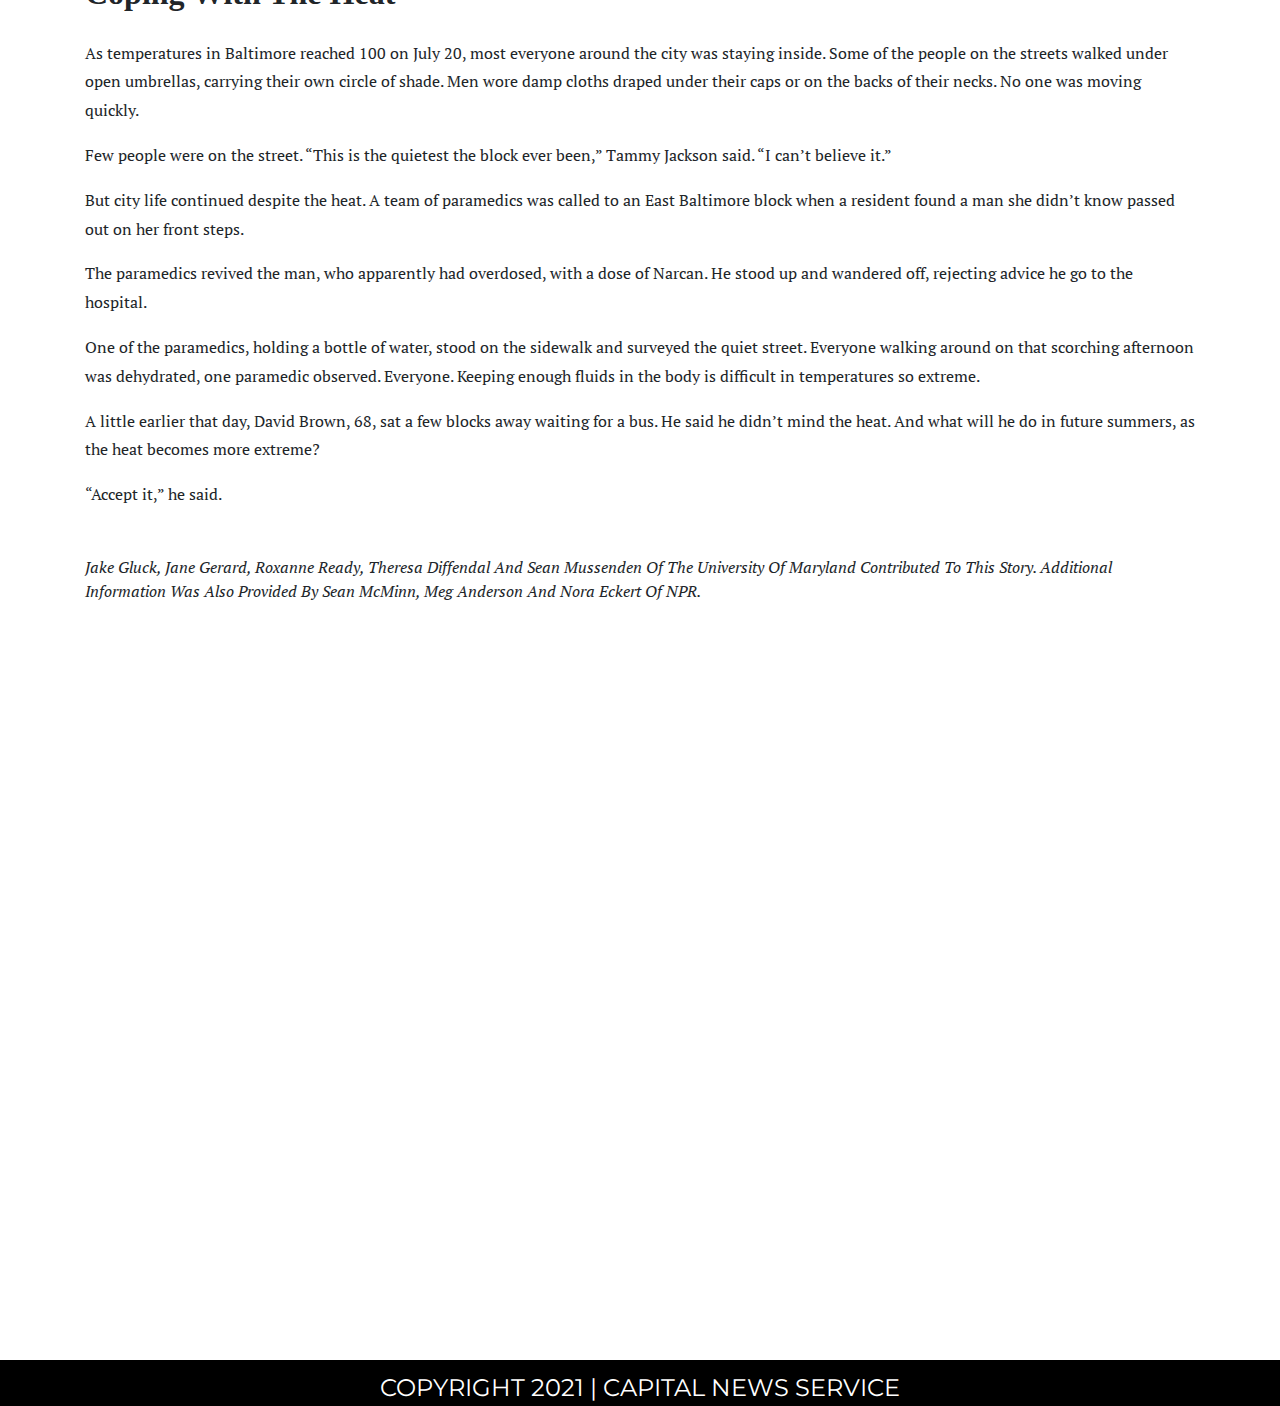
==== commit 7cc4a034: "more updates" ====
--- a/climate-crisis-story/index.html
+++ b/climate-crisis-story/index.html
@@ -64,7 +64,7 @@
 
     <p>More and more people, including Del. Robbyn Lewis, who represents parts of East Baltimore, are replacing the words “climate change” with stronger language.</p>
 
-    <iframe src="//datawrapper.dwcdn.net/JL5jA/2/" frameborder="0" allowtransparency="true" allowfullscreen webkitallowfullscreen mozallowfullscreen oallowfullscreen msallowfullscreen width="600" height="500"></iframe>
+    <iframe src="//datawrapper.dwcdn.net/JL5jA/2/" frameborder="0" allowtransparency="true" allowfullscreen webkitallowfullscreen mozallowfullscreen oallowfullscreen msallowfullscreen width="100%" height="500"></iframe>
 
     <p class="chapter-headline">heat islands</p>
 
@@ -267,7 +267,7 @@
     <img src="images/amazing-grace-garden.jpg" alt="Amazing Grace Garden" class="photo">
     <div class="caption">The garden entrance at Amazing Grace Evangelical Lutheran Church is one of the few green spaces in the McElderry Park neighborhood. (Photo by Ian Round | University of Maryland) </div>
 
-    <p class="chapter-headline">Rowhouses in the heat</p>
+    <p class="chapter-headline">Coping with the heat</p>
 
     <p>As temperatures in Baltimore reached 100 on July 20, most everyone around the city was staying inside. Some of the people on the streets walked under open umbrellas, carrying their own circle of shade. Men wore damp cloths draped under their caps or on the backs of their necks. No one was moving quickly.</p>
 
--- a/climate-crisis-story/style.css
+++ b/climate-crisis-story/style.css
@@ -34,7 +34,7 @@
   font-weight: 600;
   font-family: 'Playfair Display', serif;
   text-transform: capitalize;
-  color: #f23030;
+  padding-top: 25px;
 }
 /*opening graph */
 
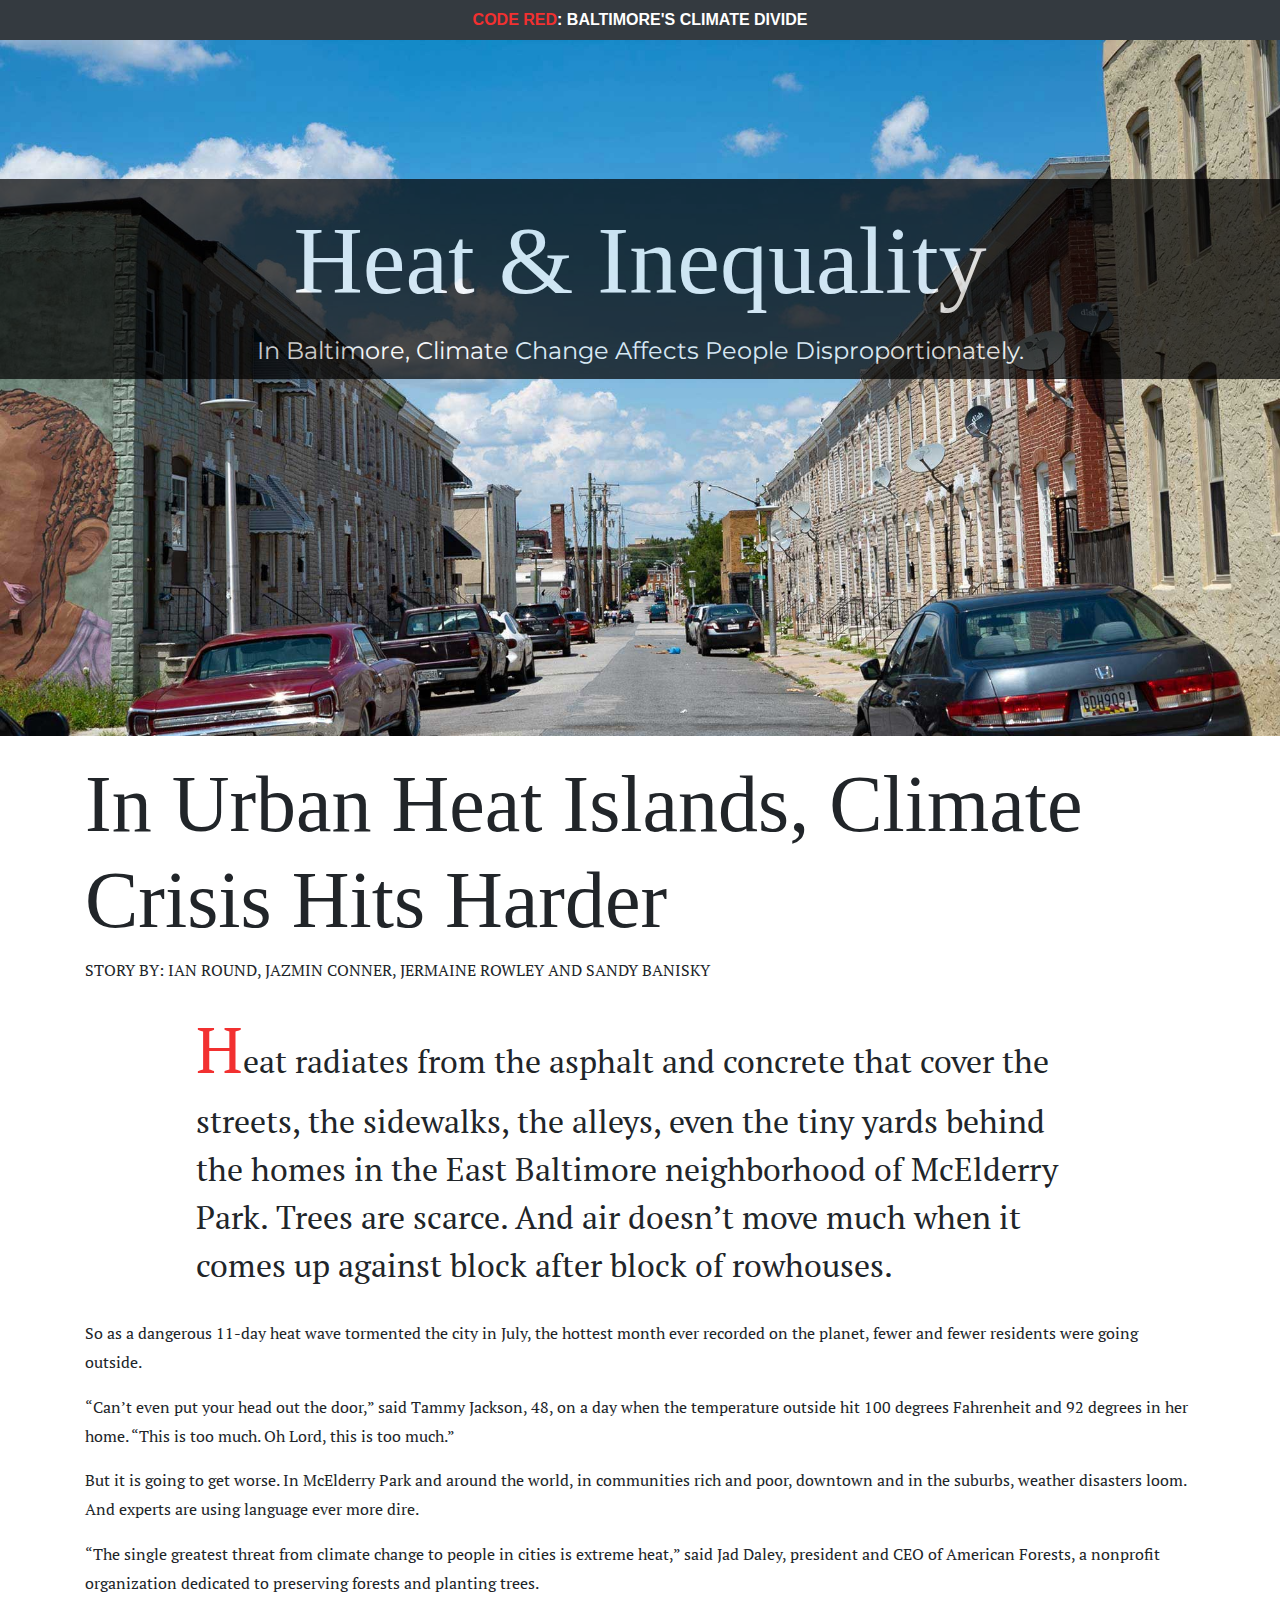
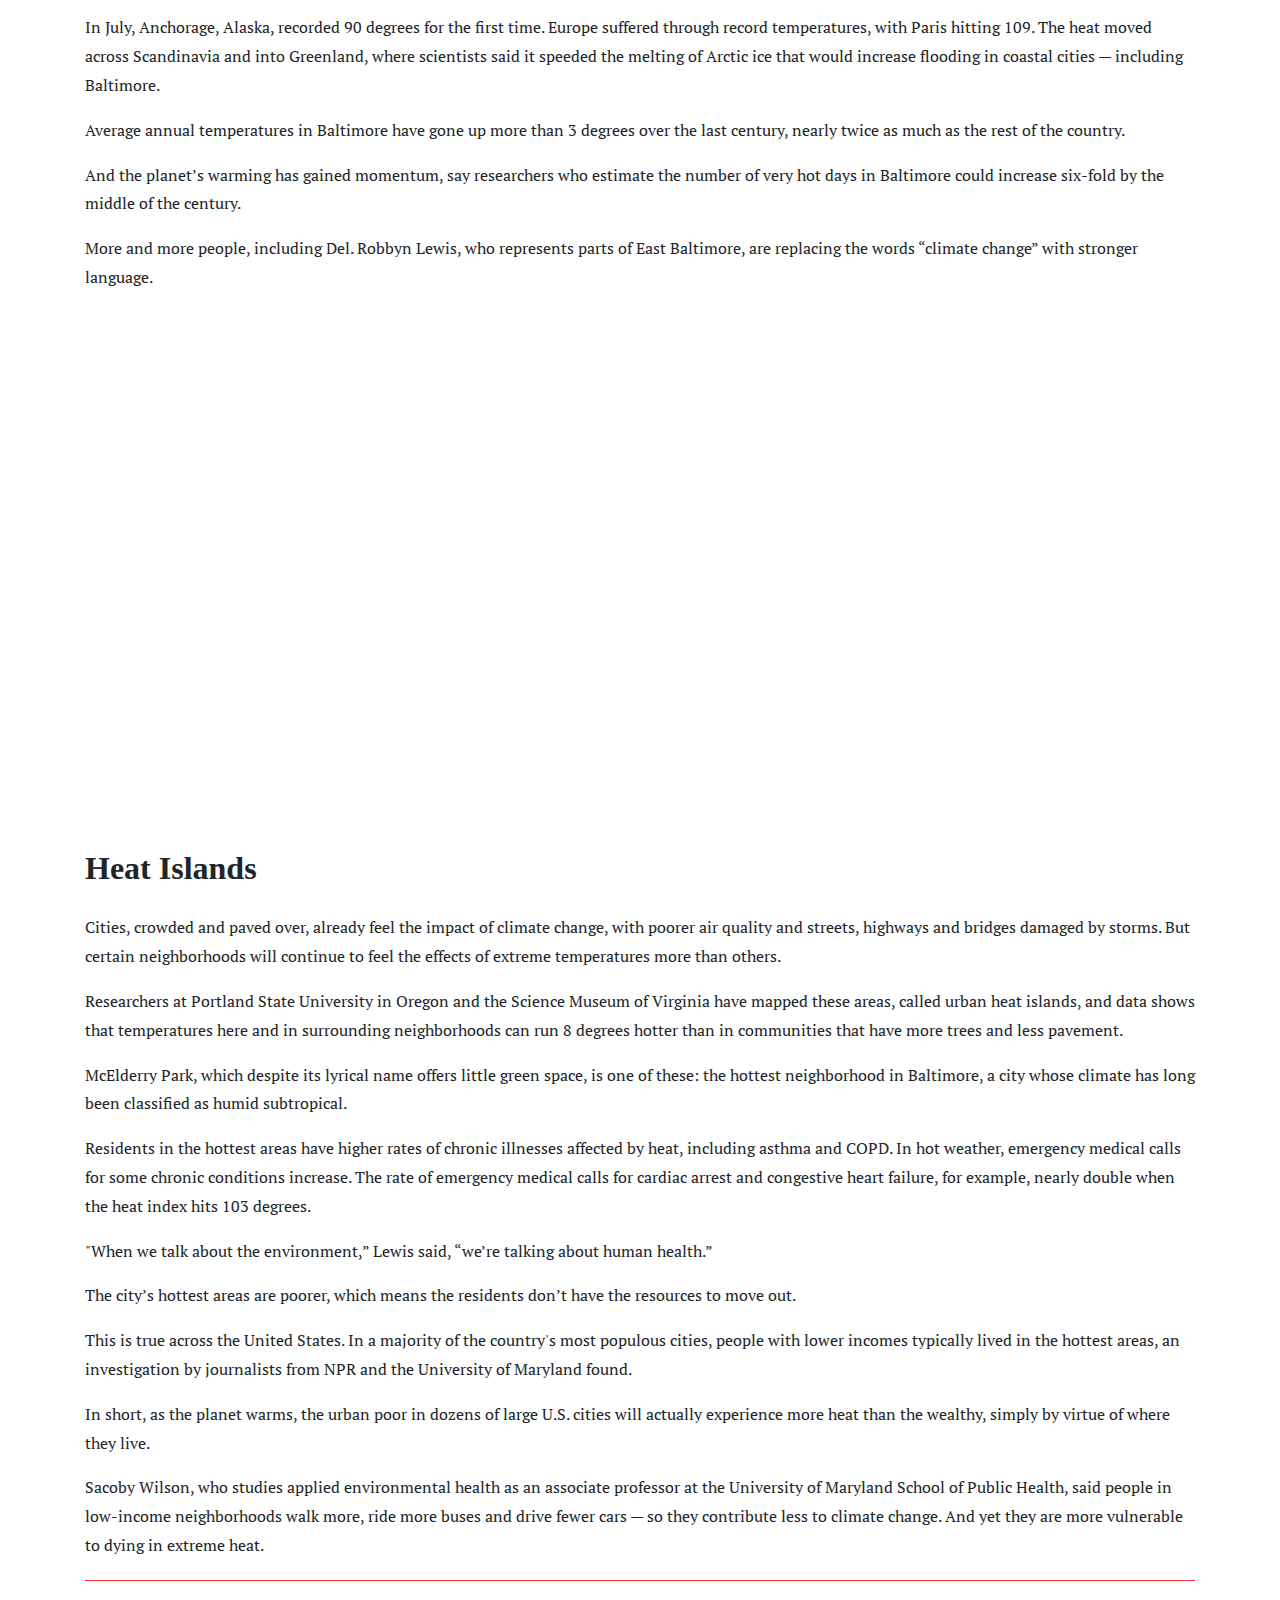
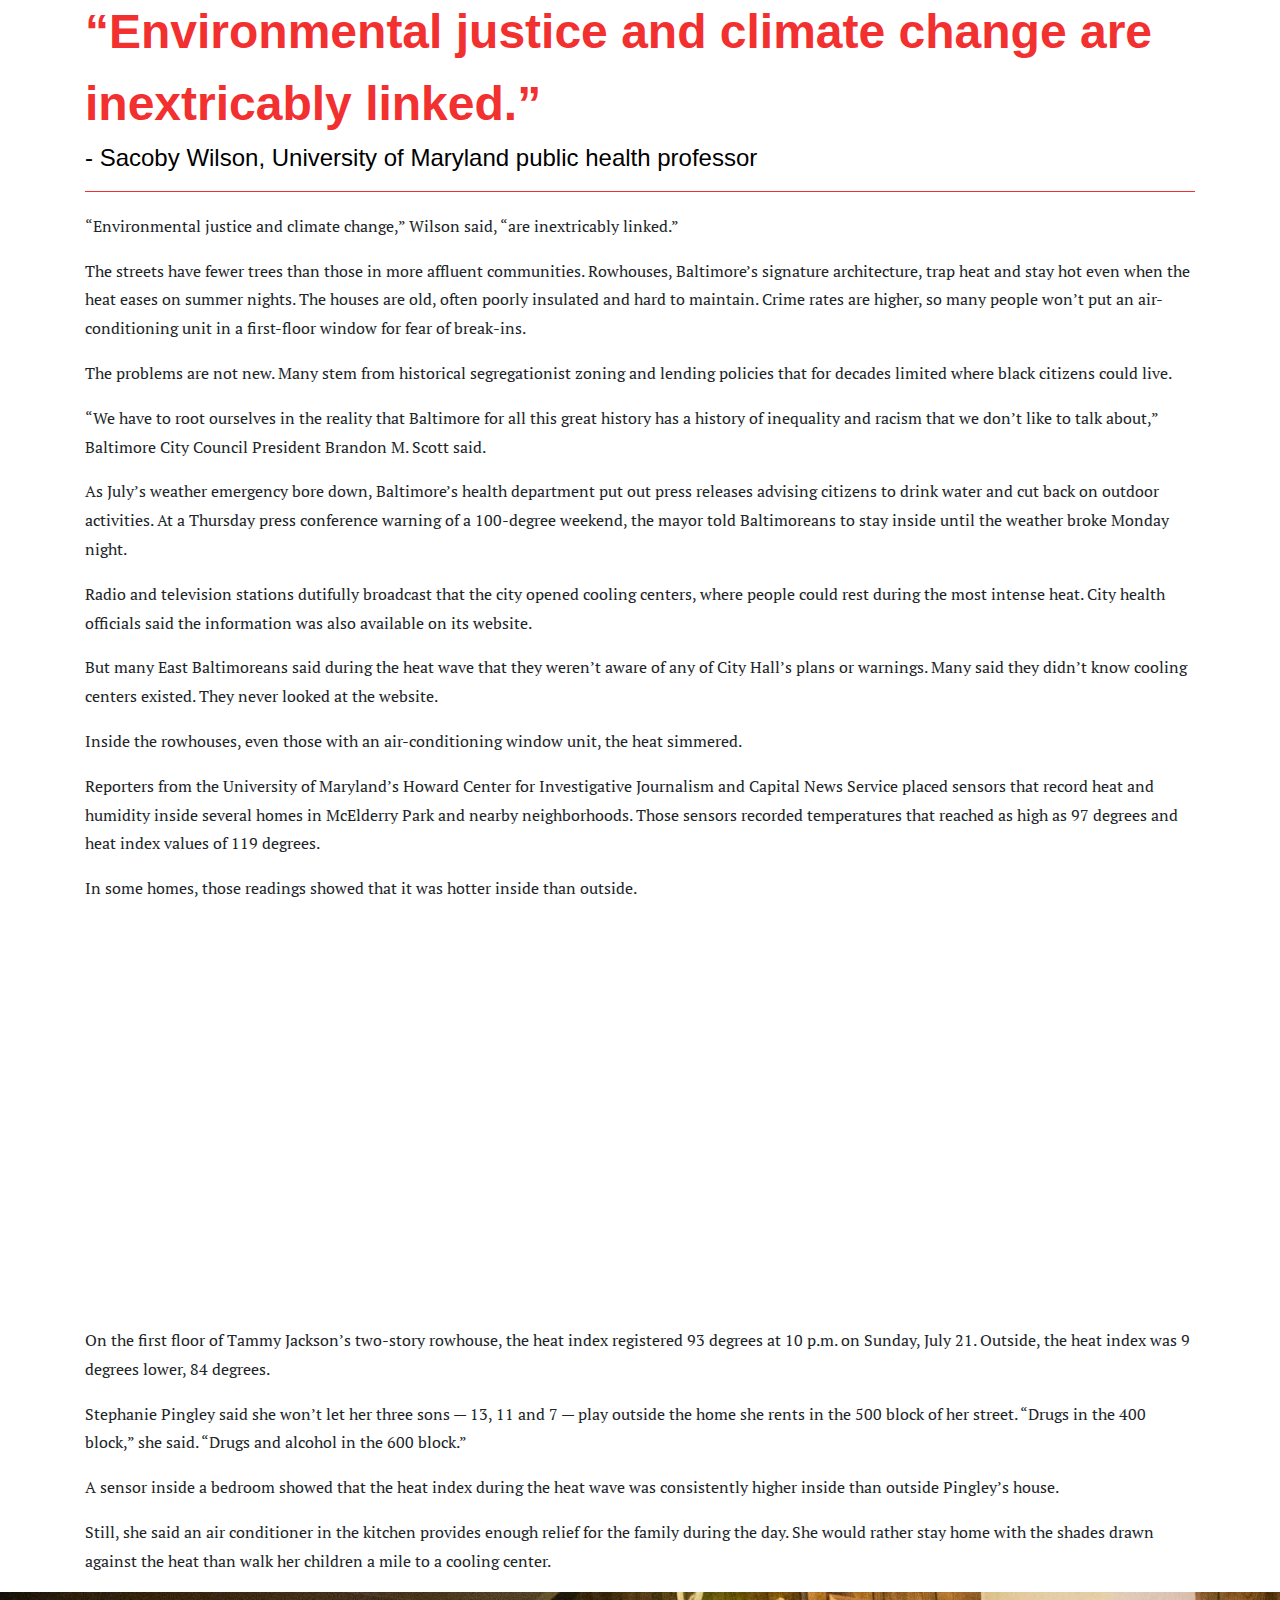
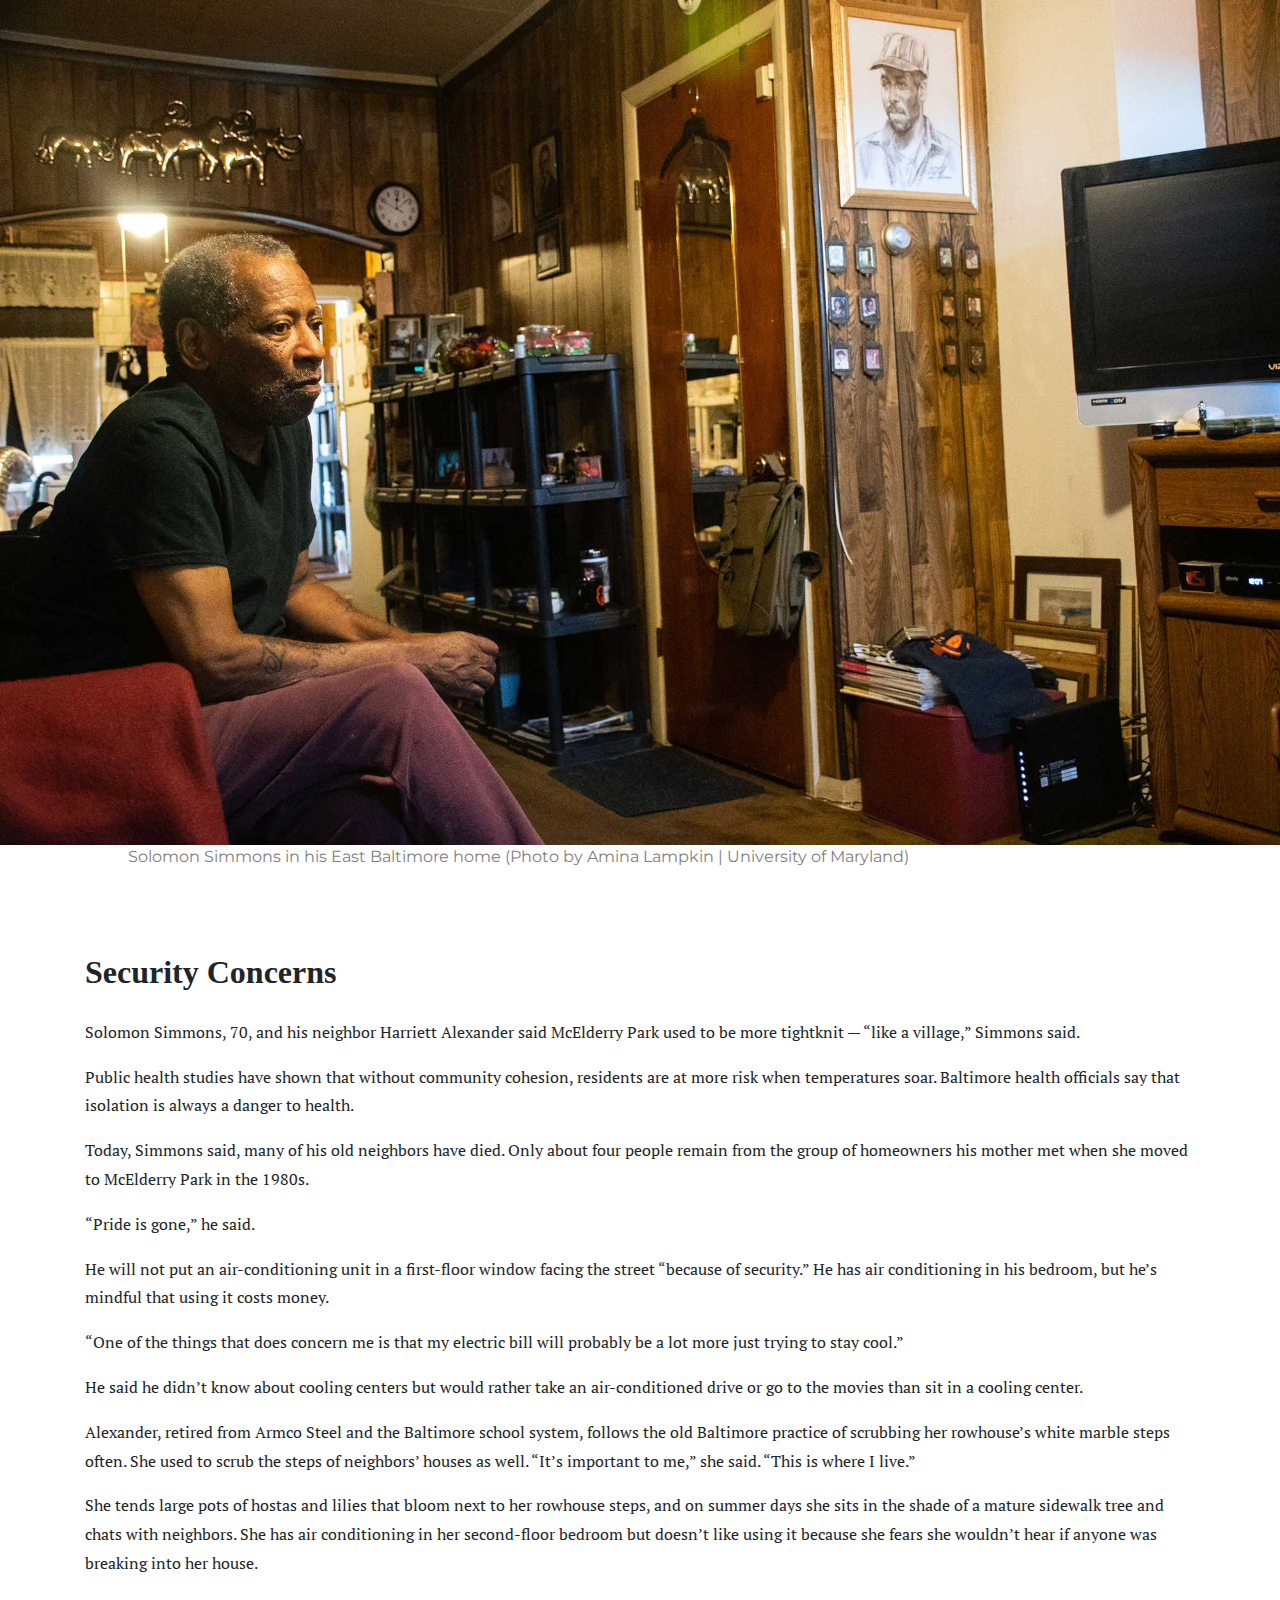
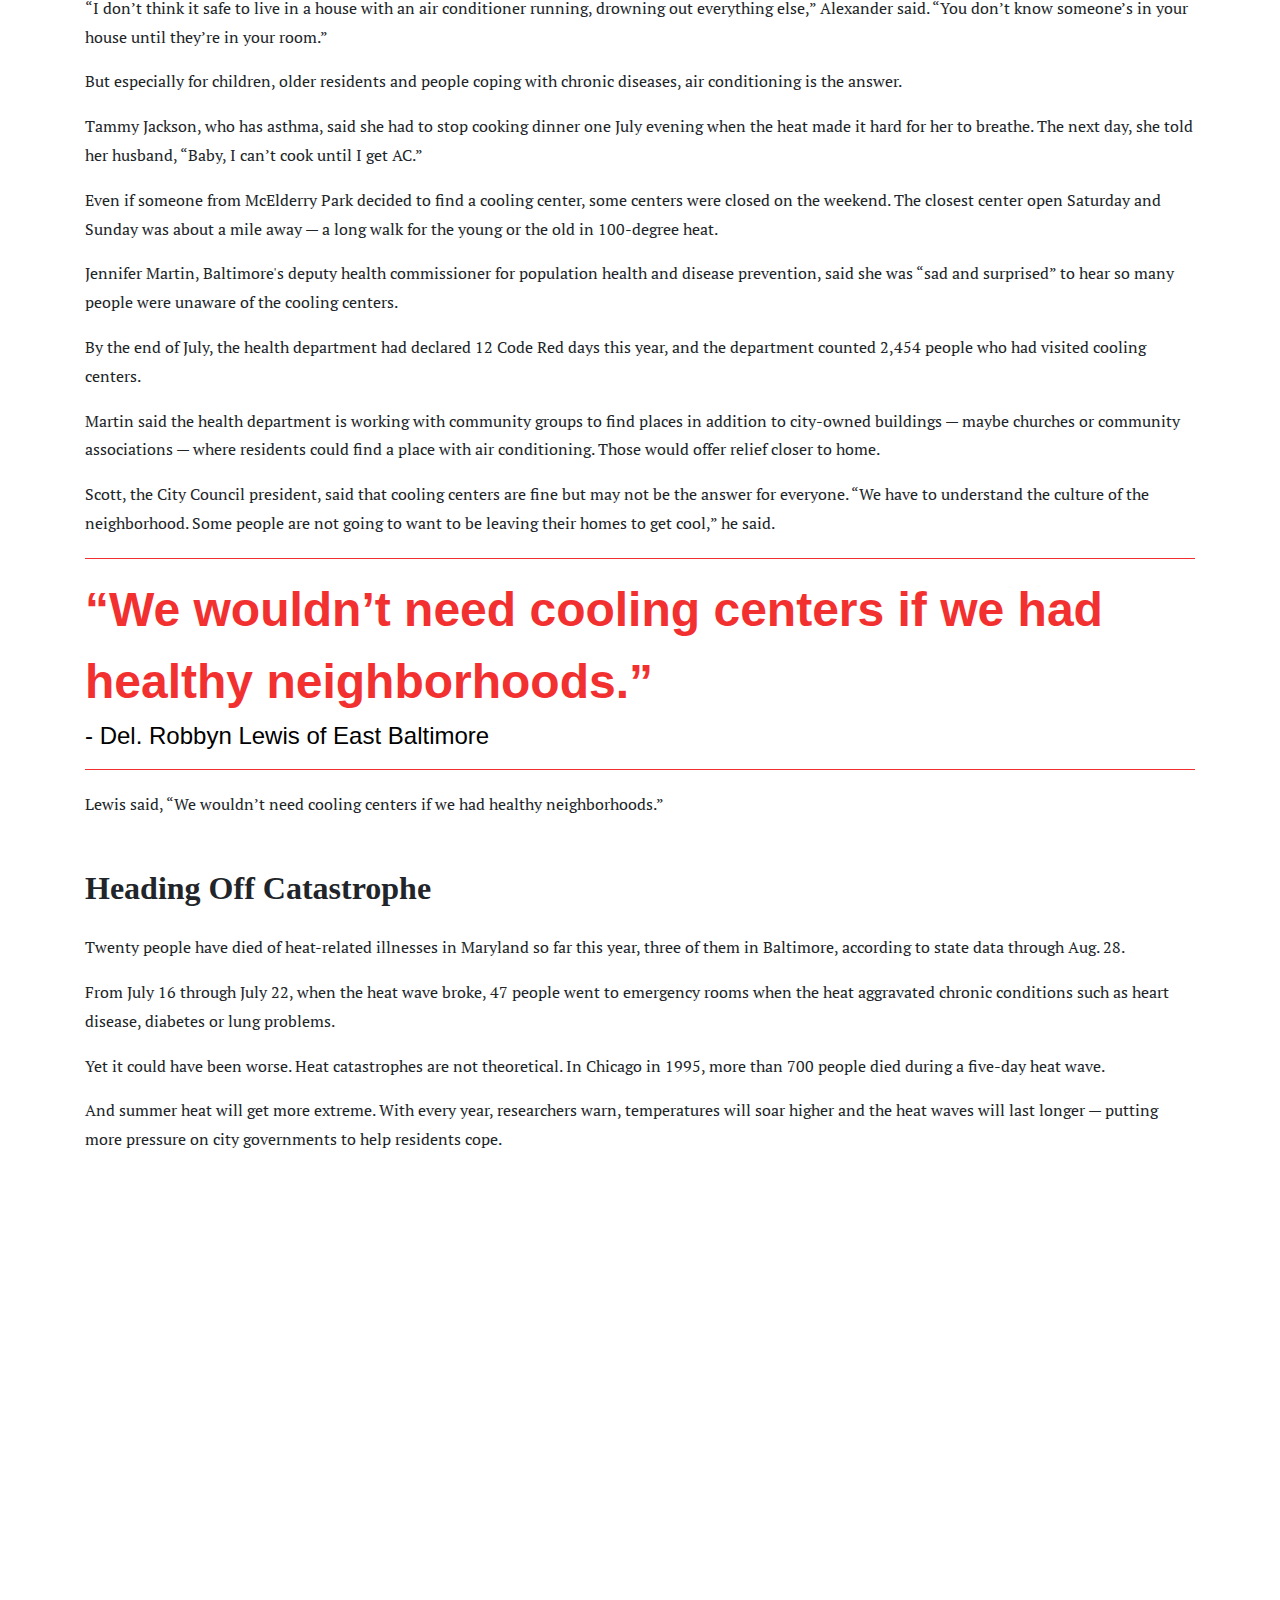
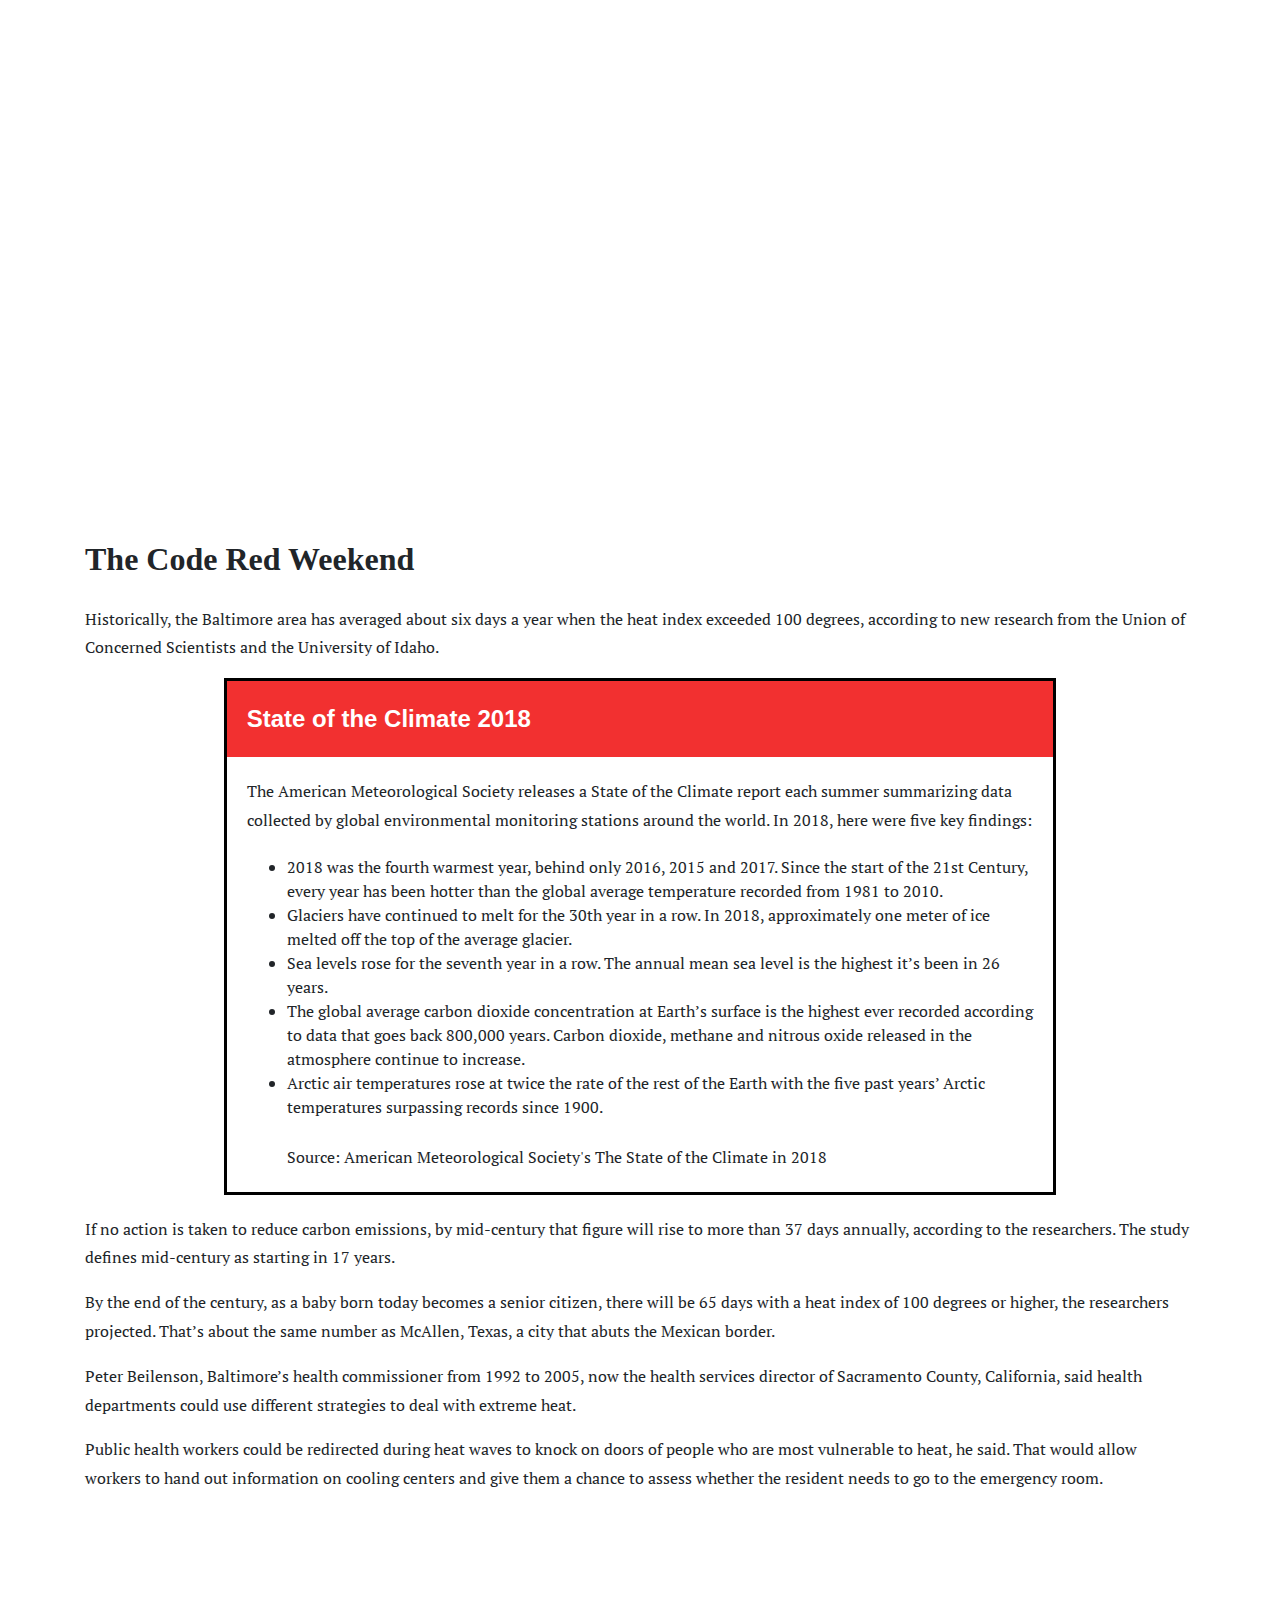
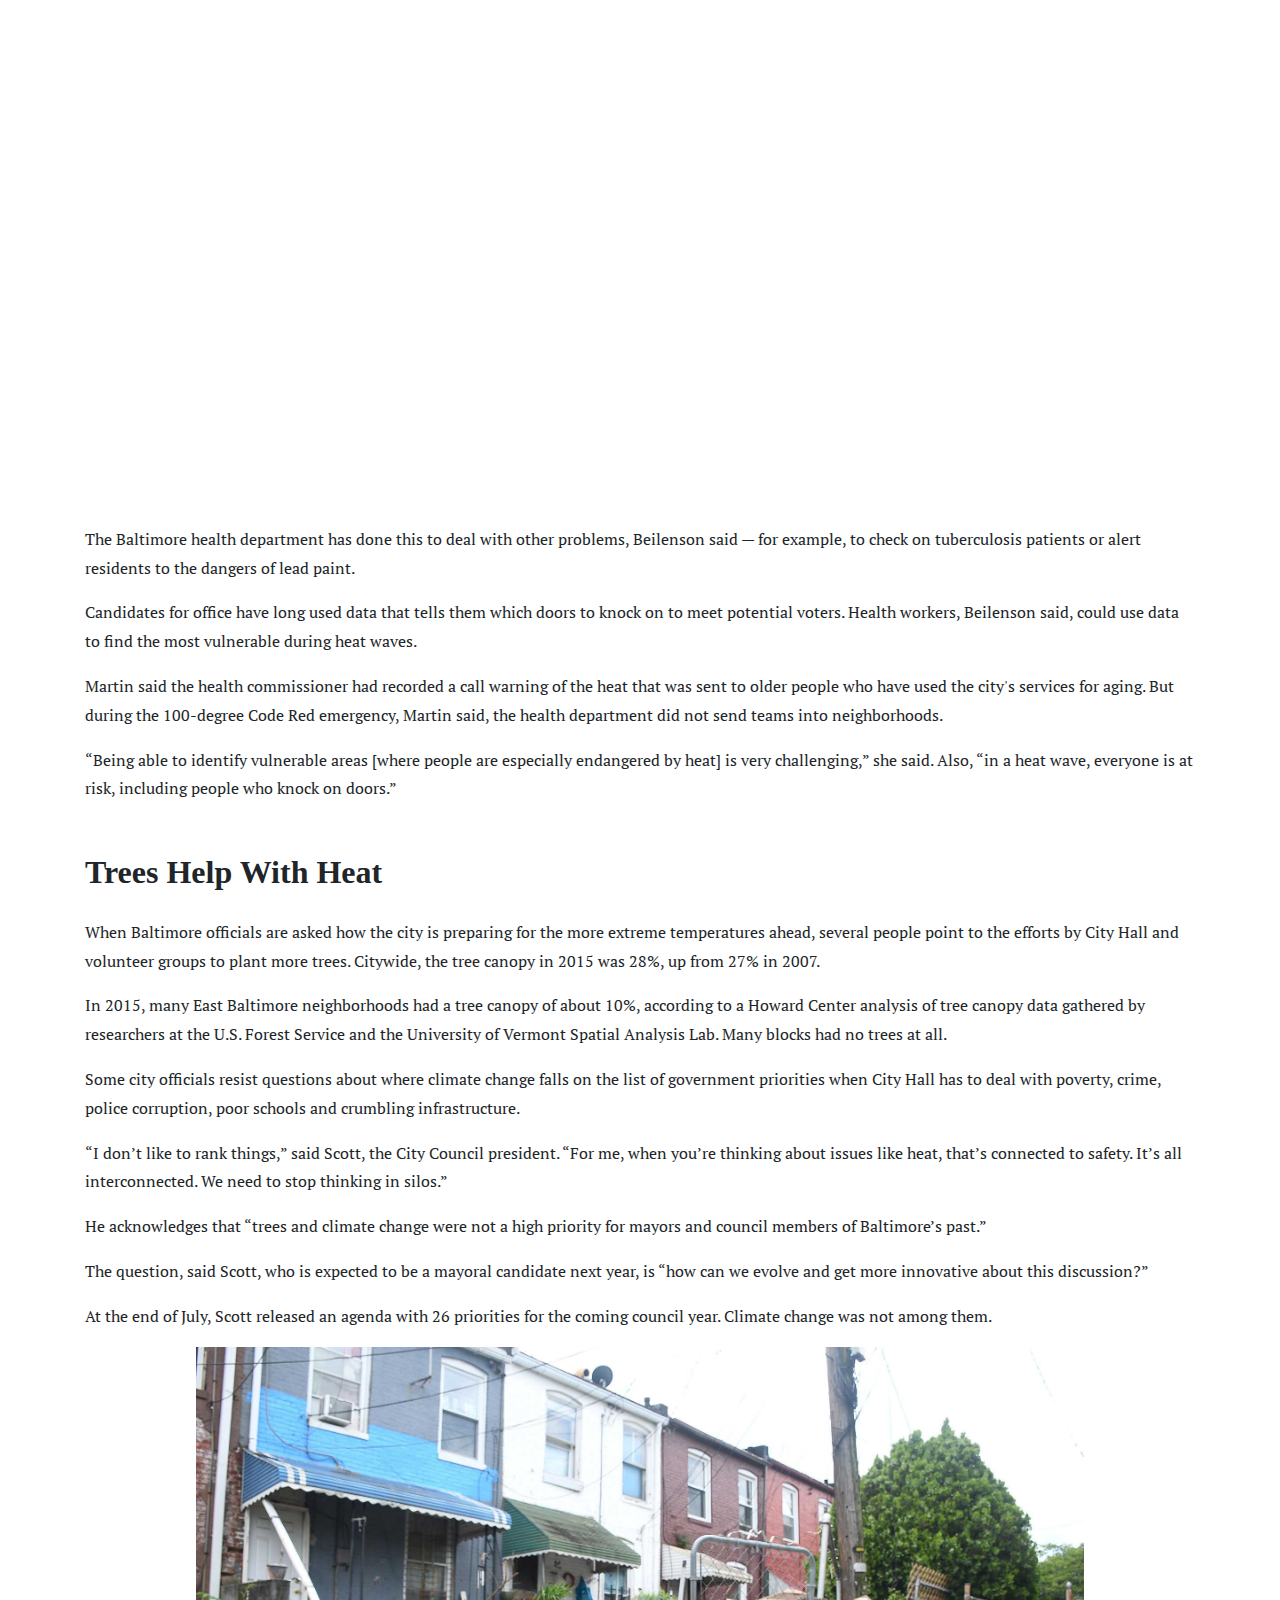
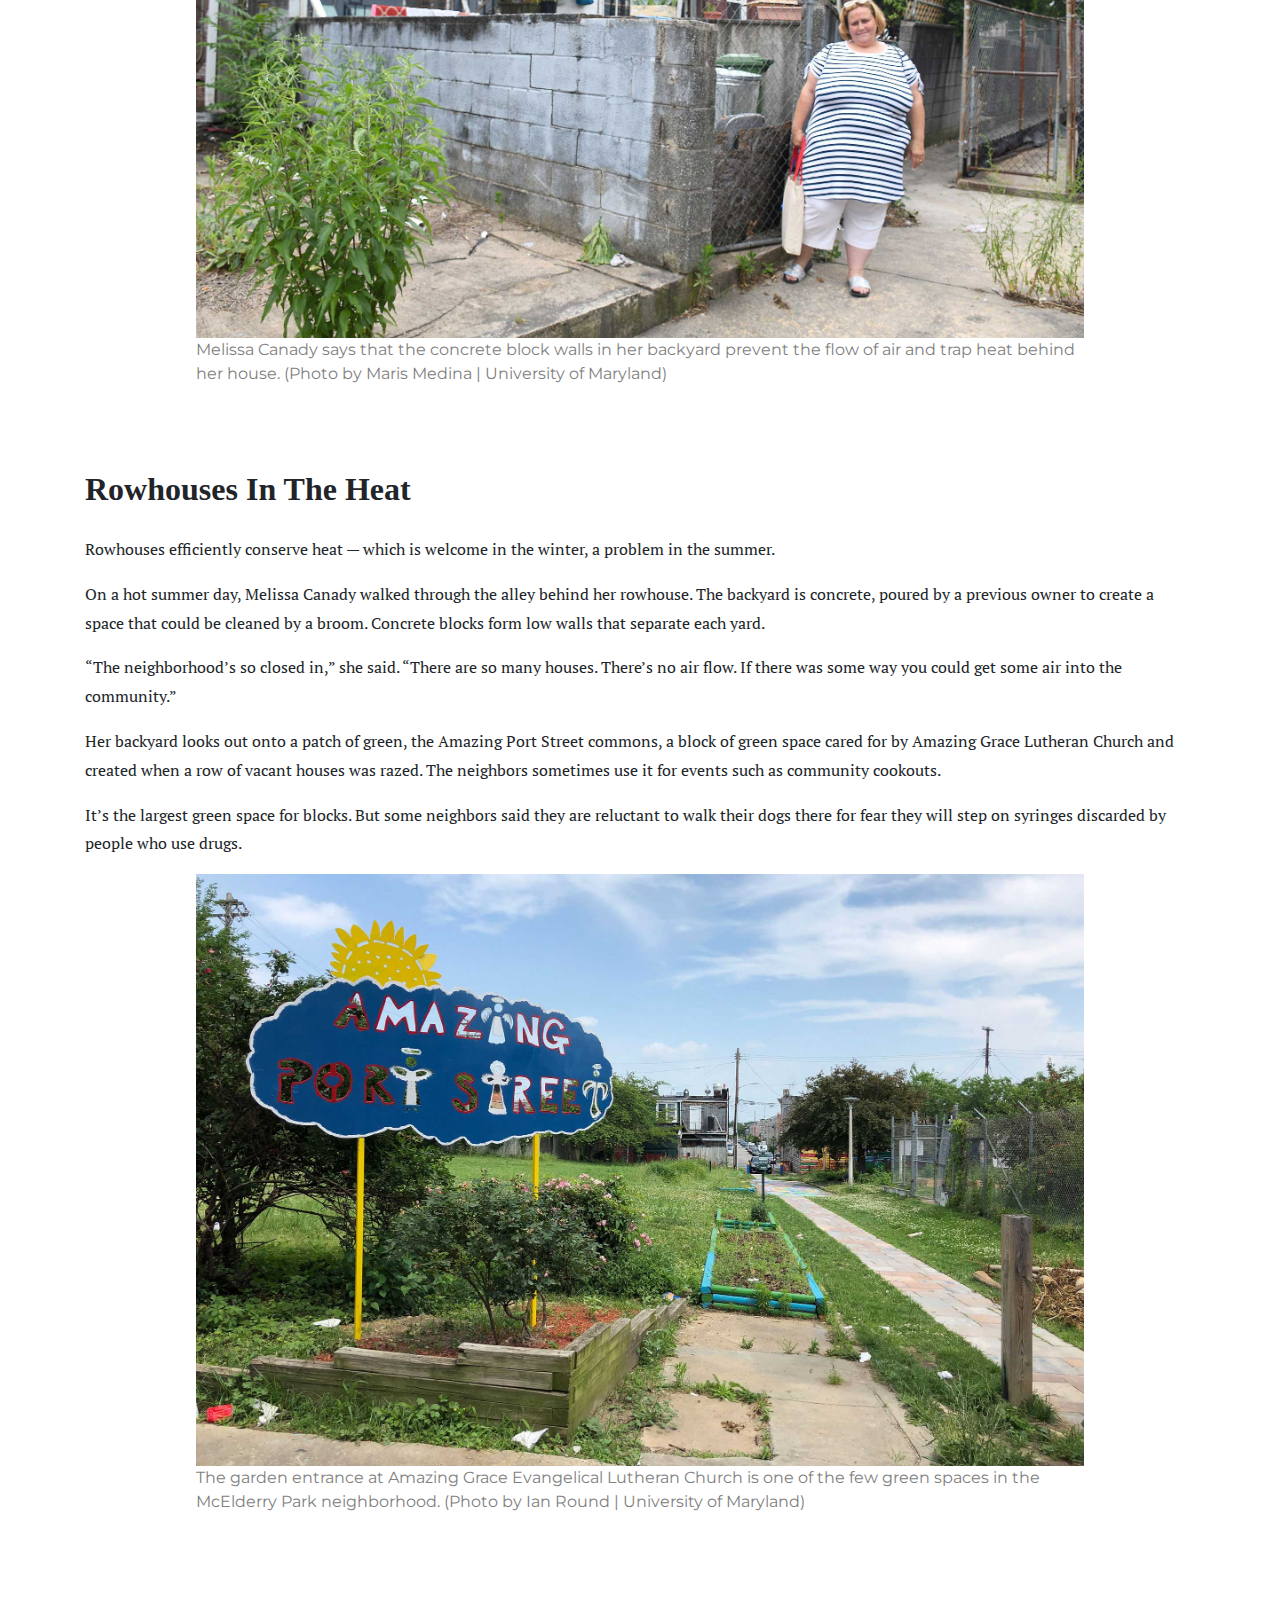
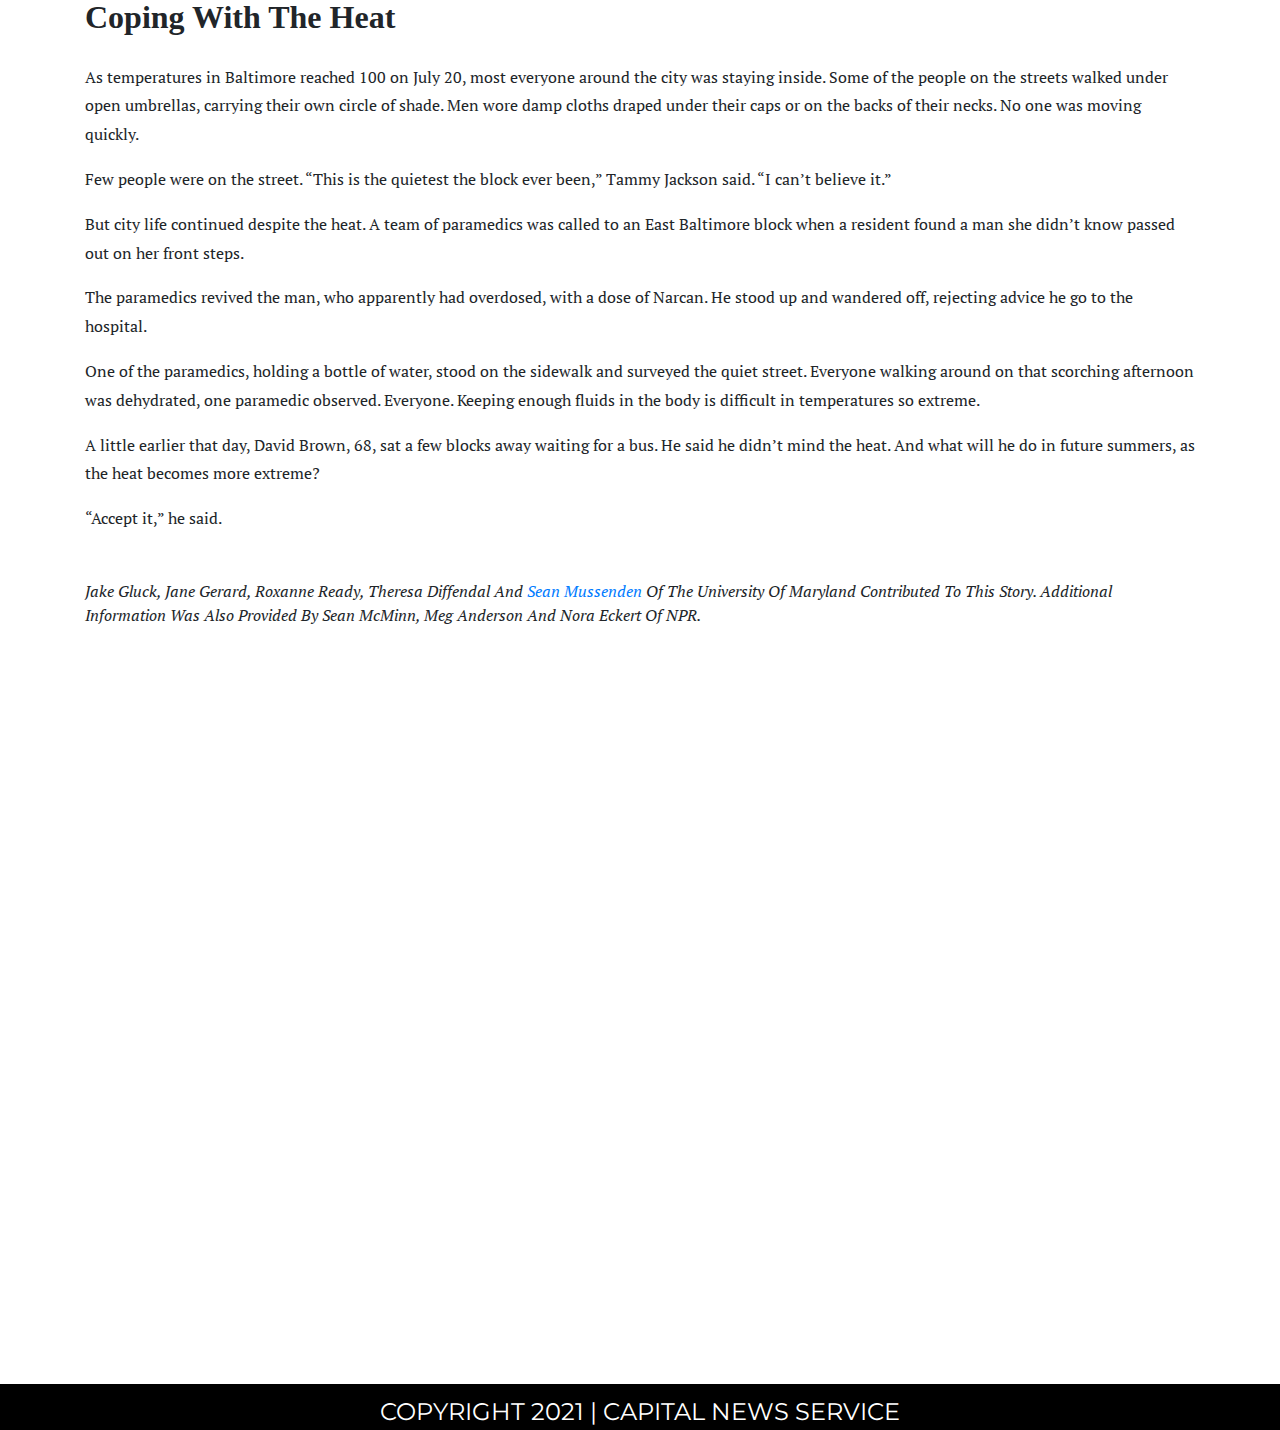
==== commit fa4cb405: "climate update" ====
--- a/climate-crisis-story/index.html
+++ b/climate-crisis-story/index.html
@@ -6,7 +6,7 @@
   <meta charset="utf-8">
   <meta name="viewport" content="width=device-width, initial-scale=1, shrink-to-fit=no">
 
-  <title>Climate Crisis Exercise</title>
+  <title>Heat & Inequality</title>
   <meta name="description" content="Climate Crisis Exercise">
   <meta name="author" content="Josh Davidsburg">
   <link rel="preconnect" href="https://fonts.googleapis.com">
@@ -32,8 +32,9 @@
   <div class="hero-container">
     <img src="images/sonia-hug-streetview.jpg" class="hero-image" alt="Baltimore street view">
       <div class="overlay">
-        <div class="hero-head">Heat & Inequality</div>
+        <div class="hero-head">Heat & Inequality
         <div class="sub-head">In Baltimore, Climate Change Affects People Disproportionately.</div>
+      </div>
       </div>
   </div>
 
@@ -112,7 +113,7 @@
     <p>In some homes, those readings showed that it was hotter inside than outside.</p>
 
     <iframe title="Indoor and outdoor heat index during Baltimore heat wave, July 16-22, 2019" aria-label="Interactive line chart" id="datawrapper-chart-s6ZXC" src="https://datawrapper.dwcdn.net/s6ZXC/3/" scrolling="no" frameborder="0" style="width: 0; min-width: 100% !important; border: none;" height="400"></iframe><script type="text/javascript">!function(){"use strict";window.addEventListener("message",(function(e){if(void 0!==e.data["datawrapper-height"]){var t=document.querySelectorAll("iframe");for(var a in e.data["datawrapper-height"])for(var r=0;r<t.length;r++){if(t[r].contentWindow===e.source)t[r].style.height=e.data["datawrapper-height"][a]+"px"}}}))}();
-</script>
+    </script>
 
     <p>On the first floor of Tammy Jackson’s two-story rowhouse, the heat index registered 93 degrees at 10 p.m. on Sunday, July 21. Outside, the heat index was 9 degrees lower, 84 degrees.</p>
 
@@ -198,6 +199,8 @@
         <li>The global average carbon dioxide concentration at Earth’s surface is the highest ever recorded according to data that goes back 800,000 years. Carbon dioxide, methane and nitrous oxide released in the atmosphere continue to increase.</li>
 
         <li>Arctic air temperatures rose at twice the rate of the rest of the Earth with the five past years’ Arctic temperatures surpassing records since 1900.</li>
+
+        <br>
 
         <p>Source: American Meteorological Society's The State of the Climate in 2018</p>
 
@@ -284,7 +287,7 @@
 
     <p>“Accept it,” he said.</p>
 
-    <div class="contrib">Jake Gluck, Jane Gerard, Roxanne Ready, Theresa Diffendal and Sean Mussenden of the University of Maryland contributed to this story. Additional information was also provided by Sean McMinn, Meg Anderson and Nora Eckert of NPR.</div>
+    <div class="contrib">Jake Gluck, Jane Gerard, Roxanne Ready, Theresa Diffendal and <a href= "https://merrill.umd.edu/directory/sean-mussenden">Sean Mussenden</a> of the University of Maryland contributed to this story. Additional information was also provided by Sean McMinn, Meg Anderson and Nora Eckert of NPR.</div>
 
 <iframe src="https://cdn.knightlab.com/libs/timeline3/latest/embed/index.html?source=100Js25O6M0Grh3QSLpefyct9RUeCffh8XN40dzy5ux0&amp;font=Default&amp;lang=en&amp;initial_zoom=2&amp;height=650" width="100%" height="650" webkitallowfullscreen="" mozallowfullscreen="" allowfullscreen="" frameborder="0"></iframe>
 
--- a/climate-crisis-story/style.css
+++ b/climate-crisis-story/style.css
@@ -29,6 +29,19 @@
   font-size: 1em;
 }
 
+/* links */
+a:link{
+  link: #f23030;
+}
+
+a:hover{
+  hover: blue;
+}
+
+a:visited{
+  visited: yellow;
+}
+
 .chapter-headline{
   font-size: 2em;
   font-weight: 600;
@@ -36,12 +49,12 @@
   text-transform: capitalize;
   padding-top: 25px;
 }
+
 /*opening graph */
 
 .drop-case{
   font-size: 2em;
   color: #f23030;
-
 }
 
 #opening-text{
@@ -170,7 +183,7 @@
 }
 
 /* media queries */
-@media query (max-width:700px){
+@media screen and (max-width:900px){
   .hero-head{
     font-size: 1.5em;
   }
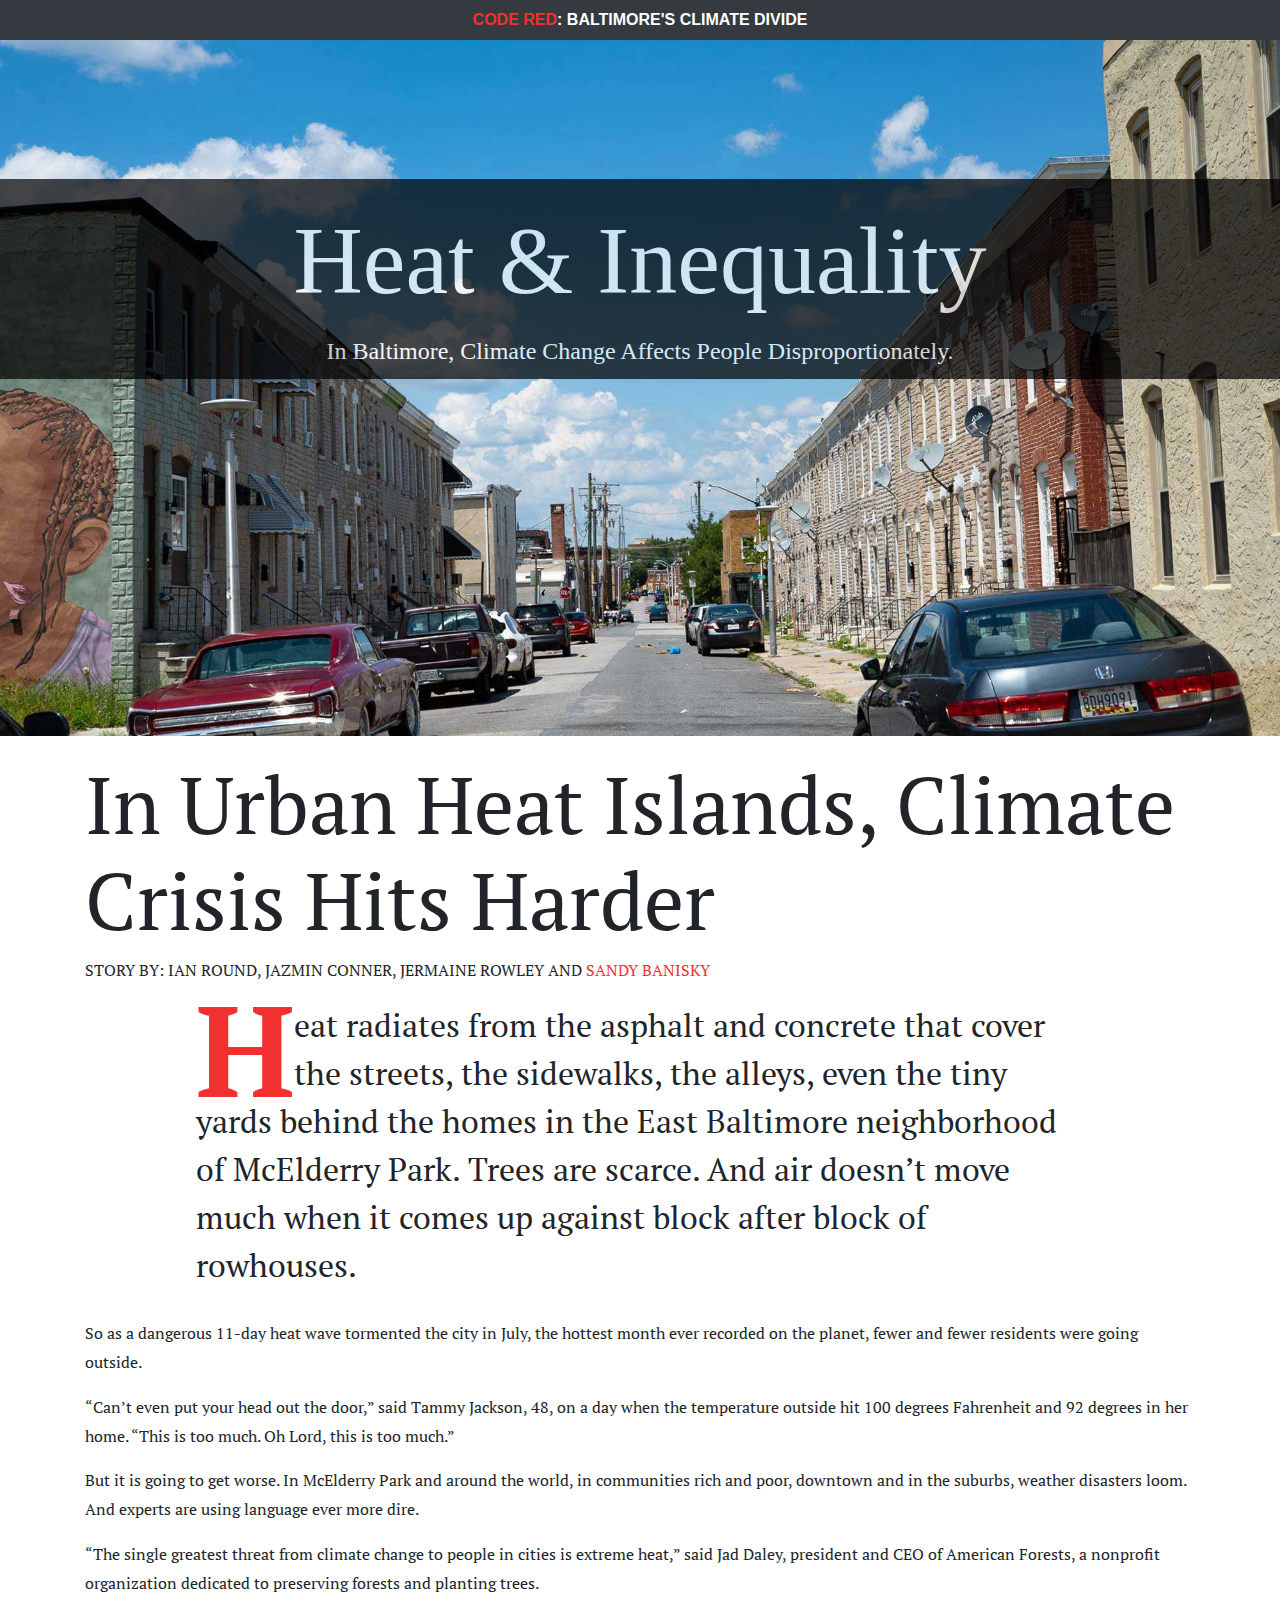
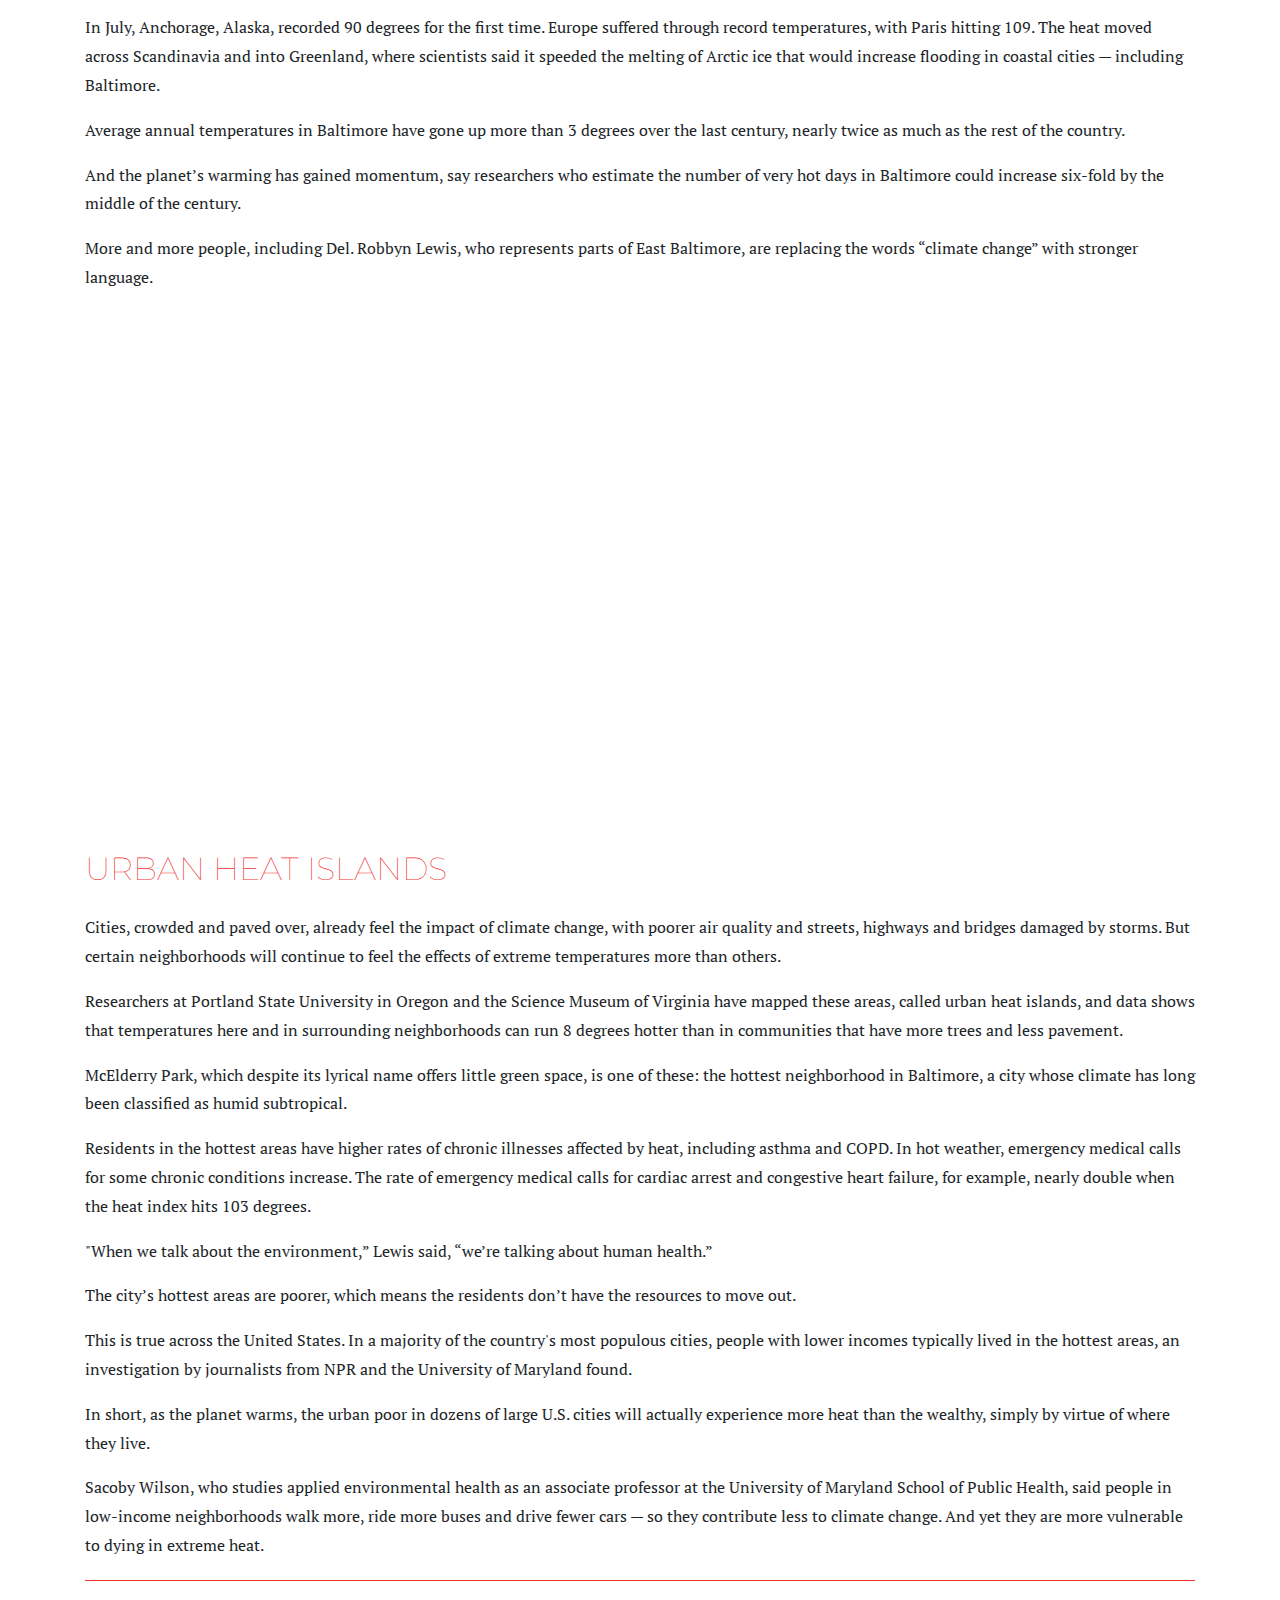
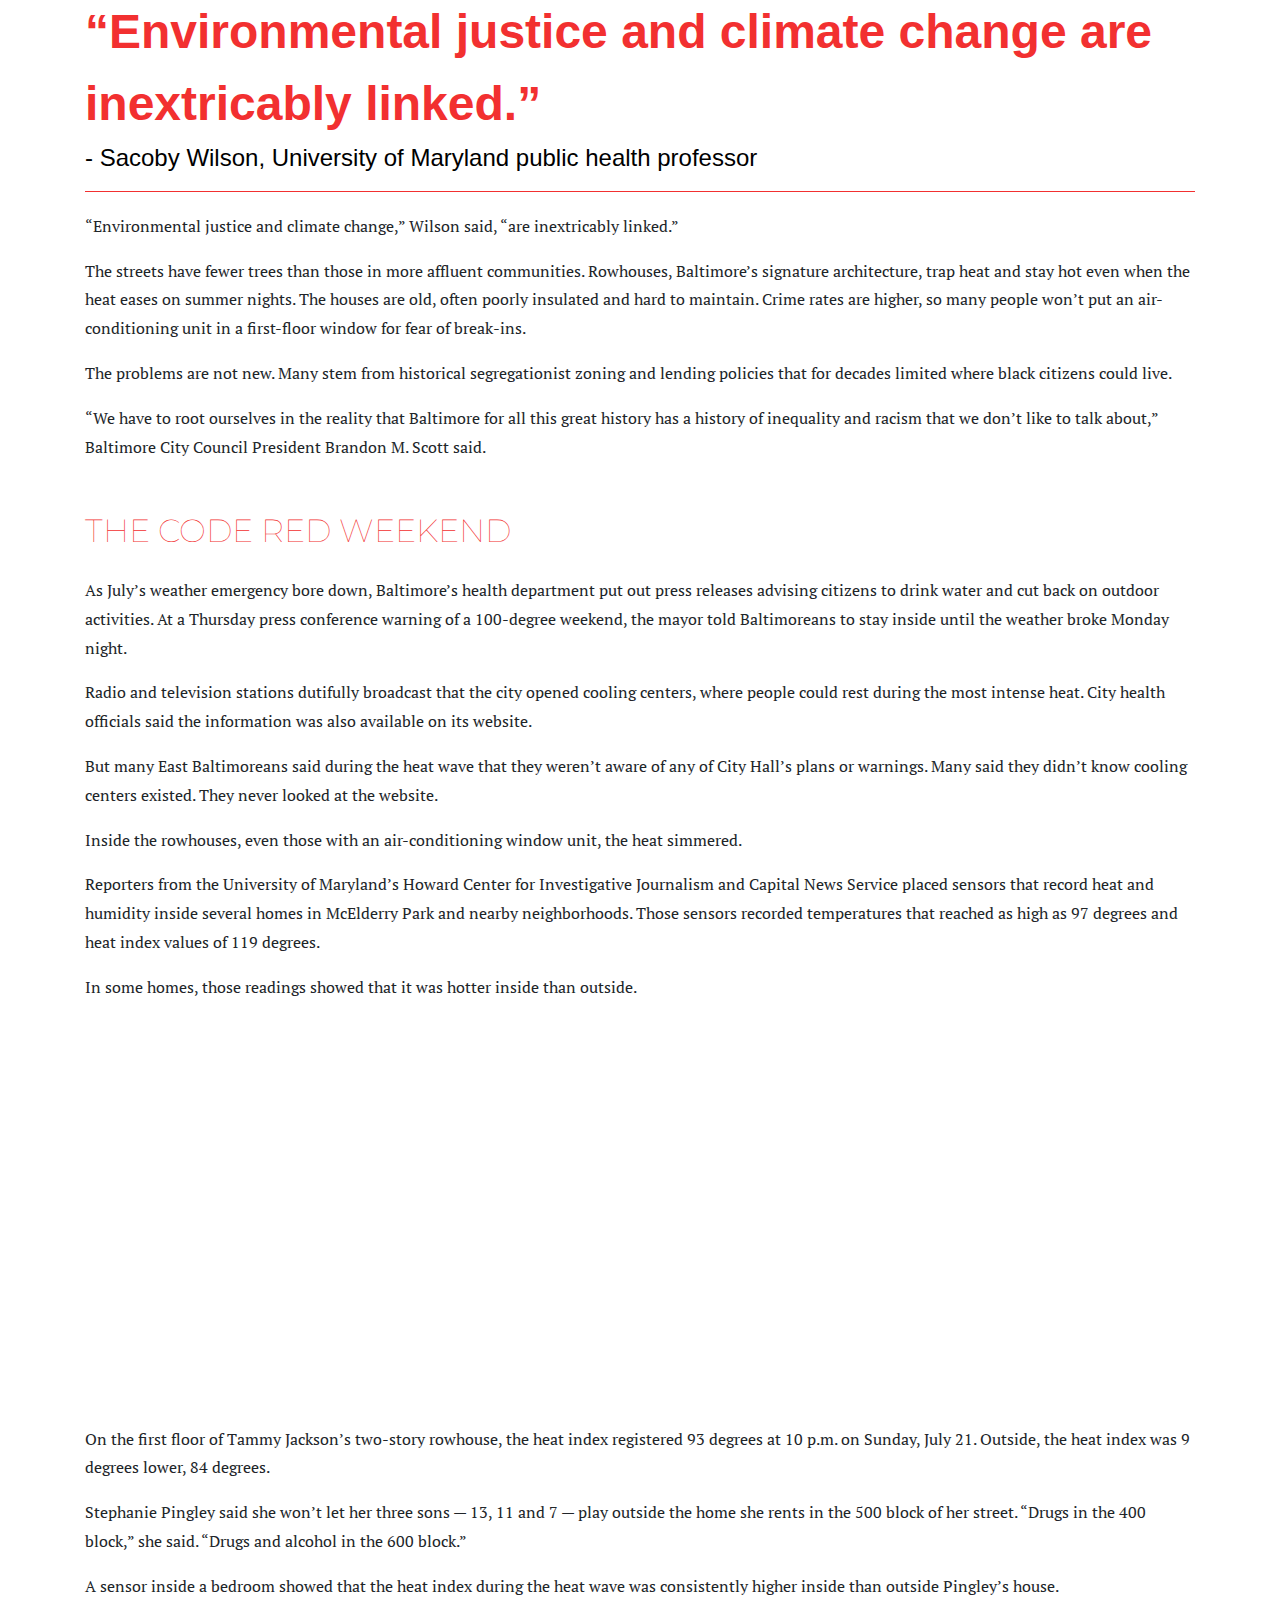
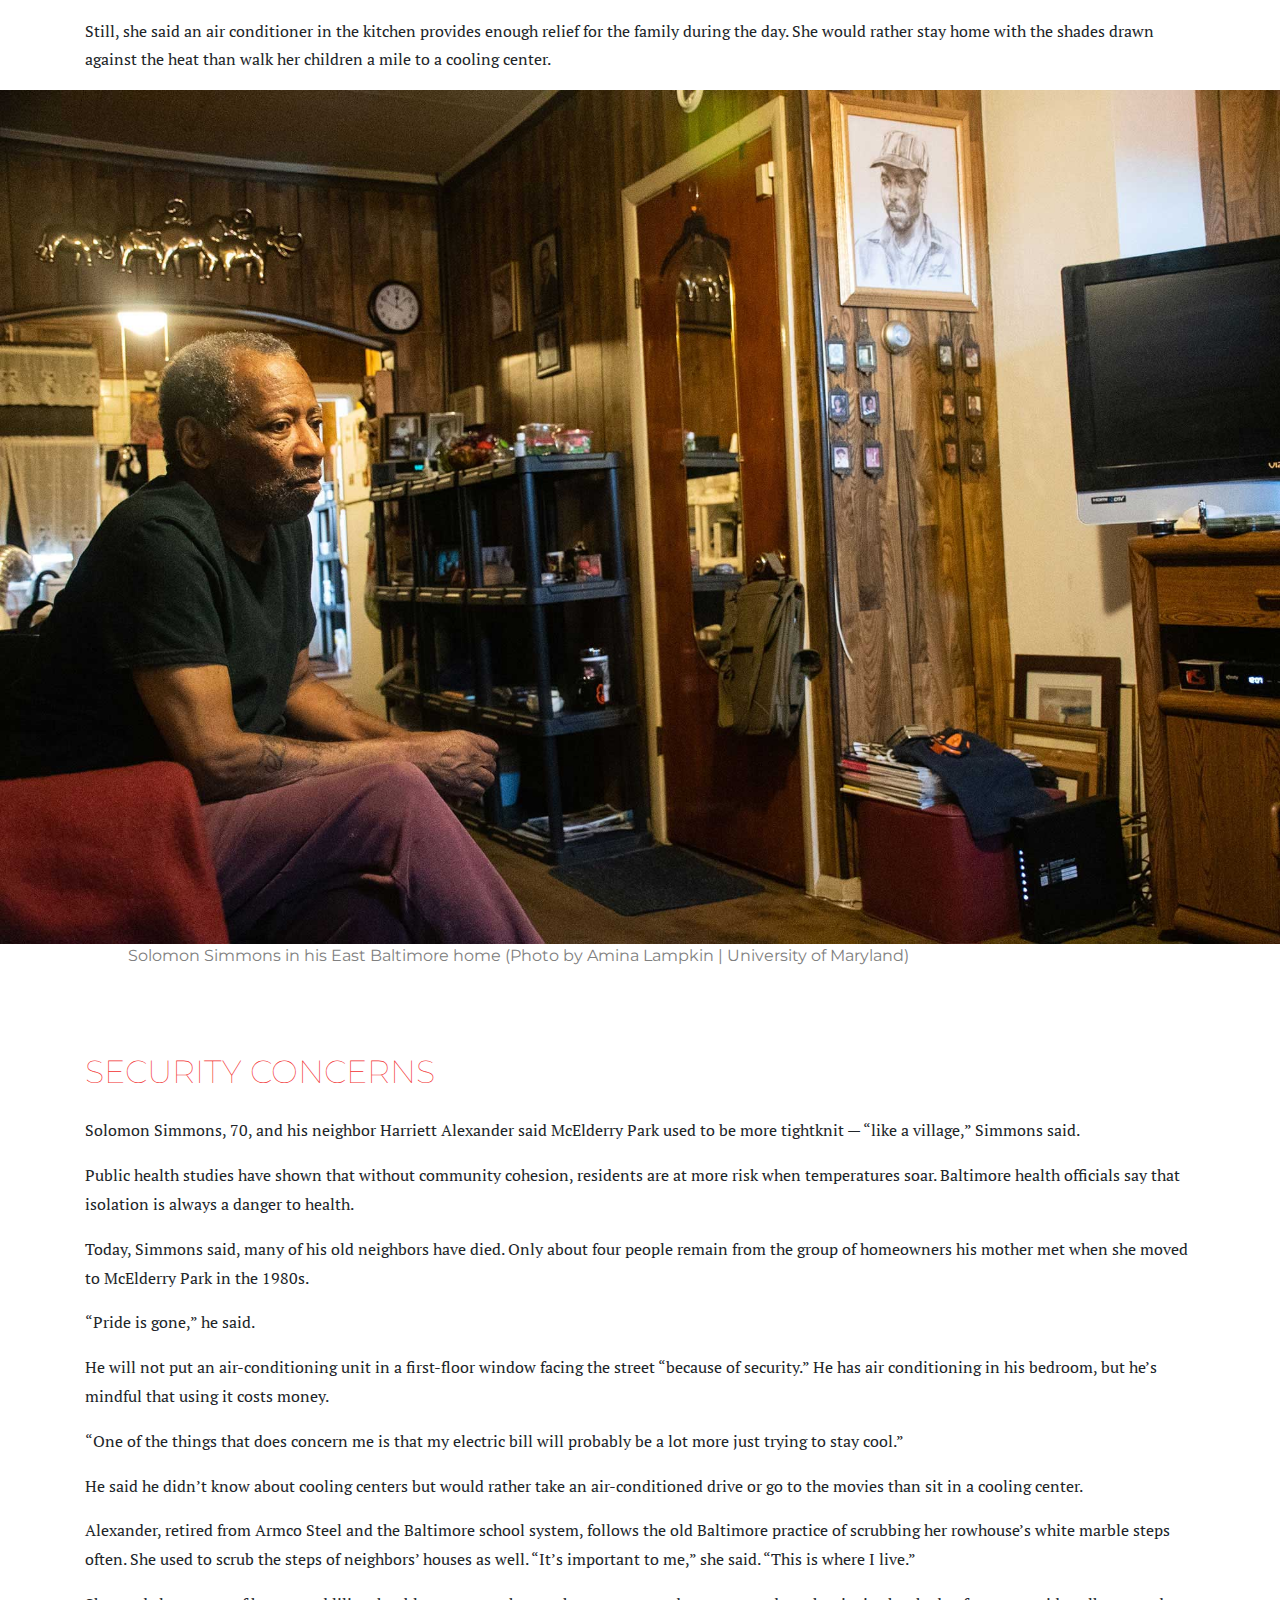
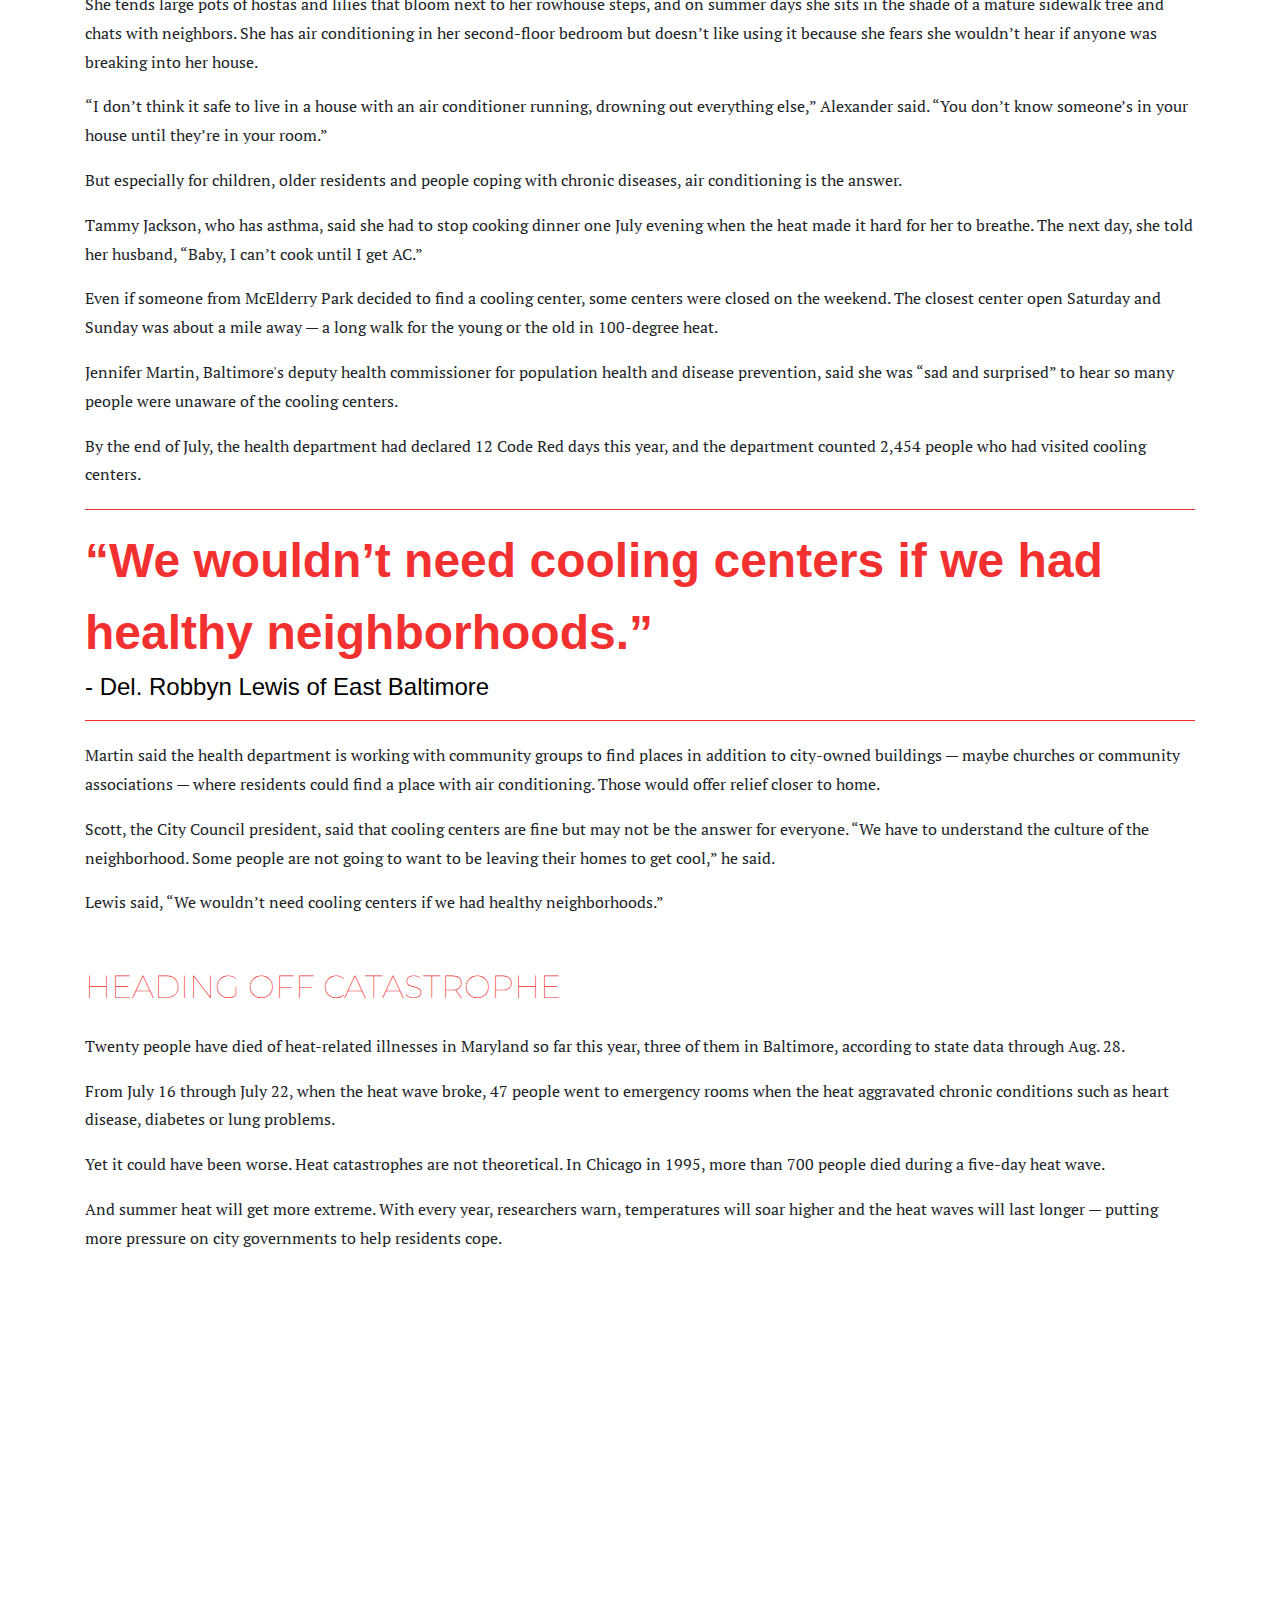
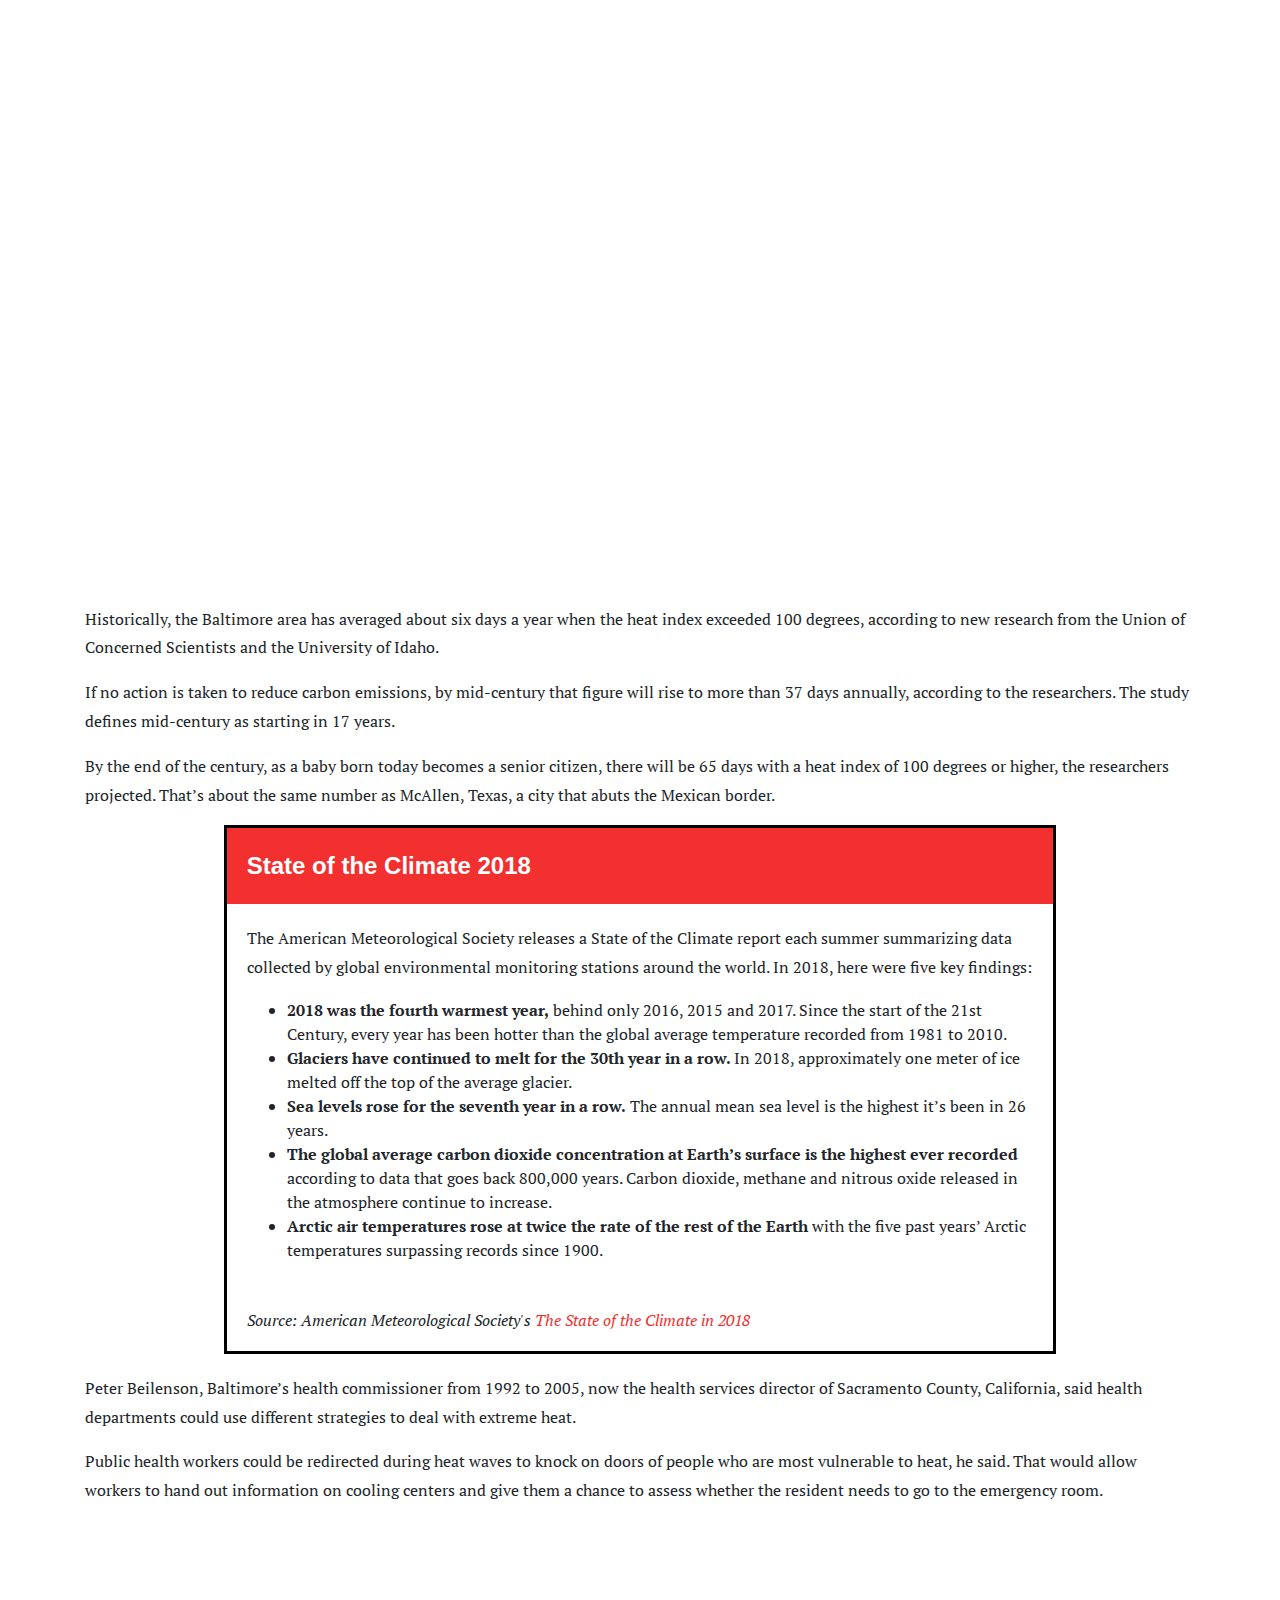
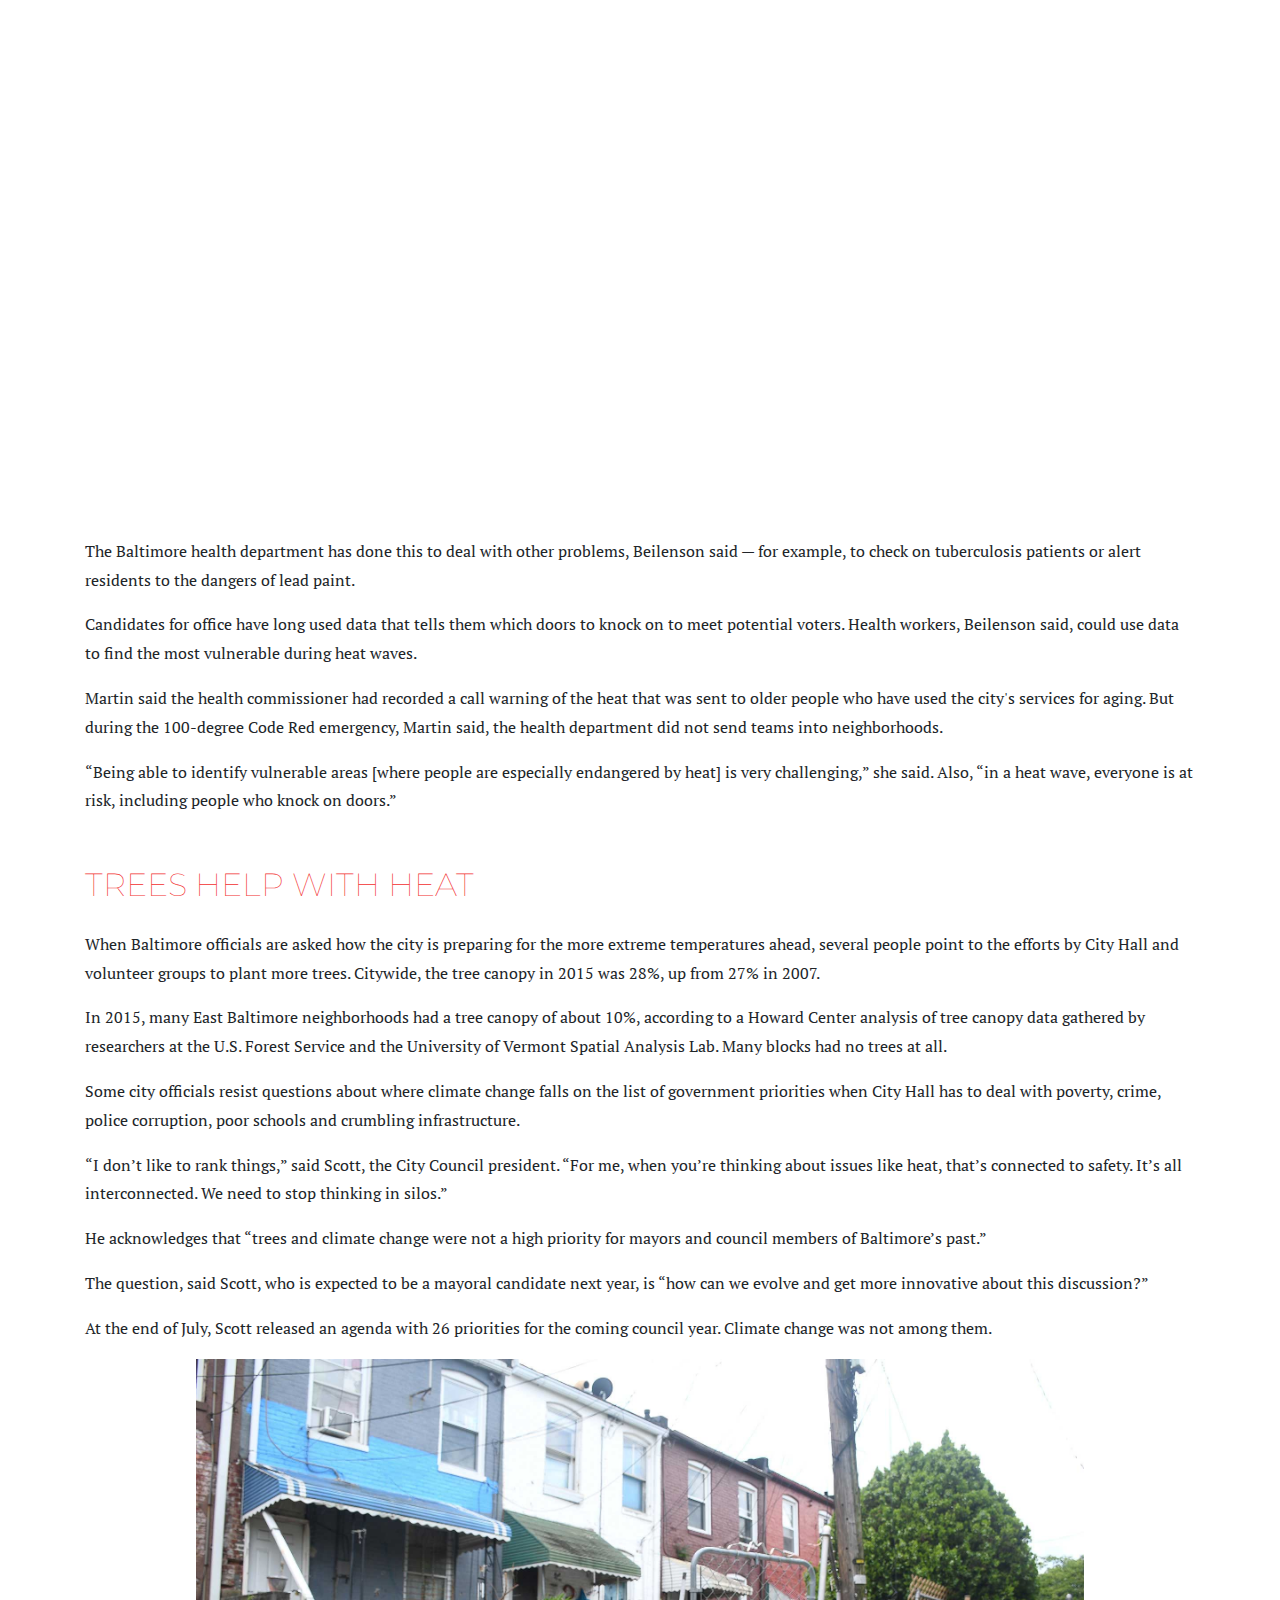
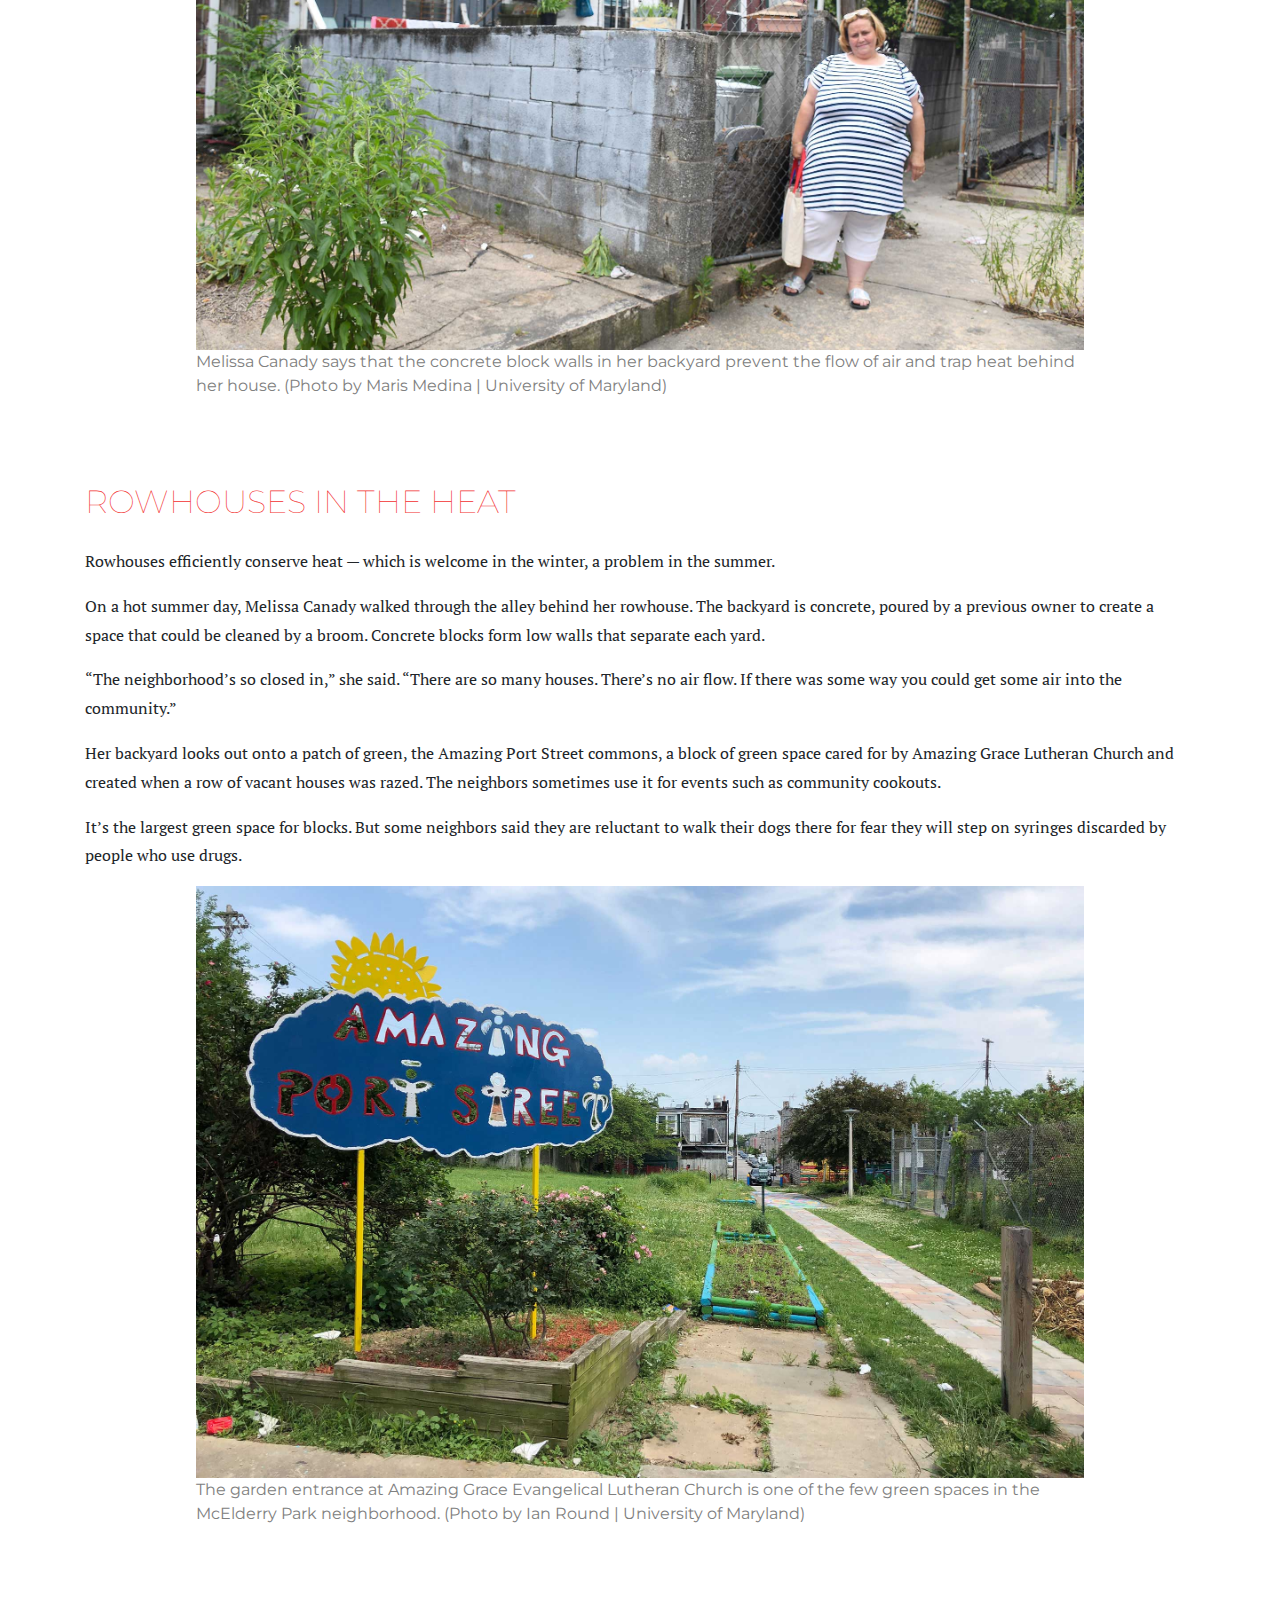
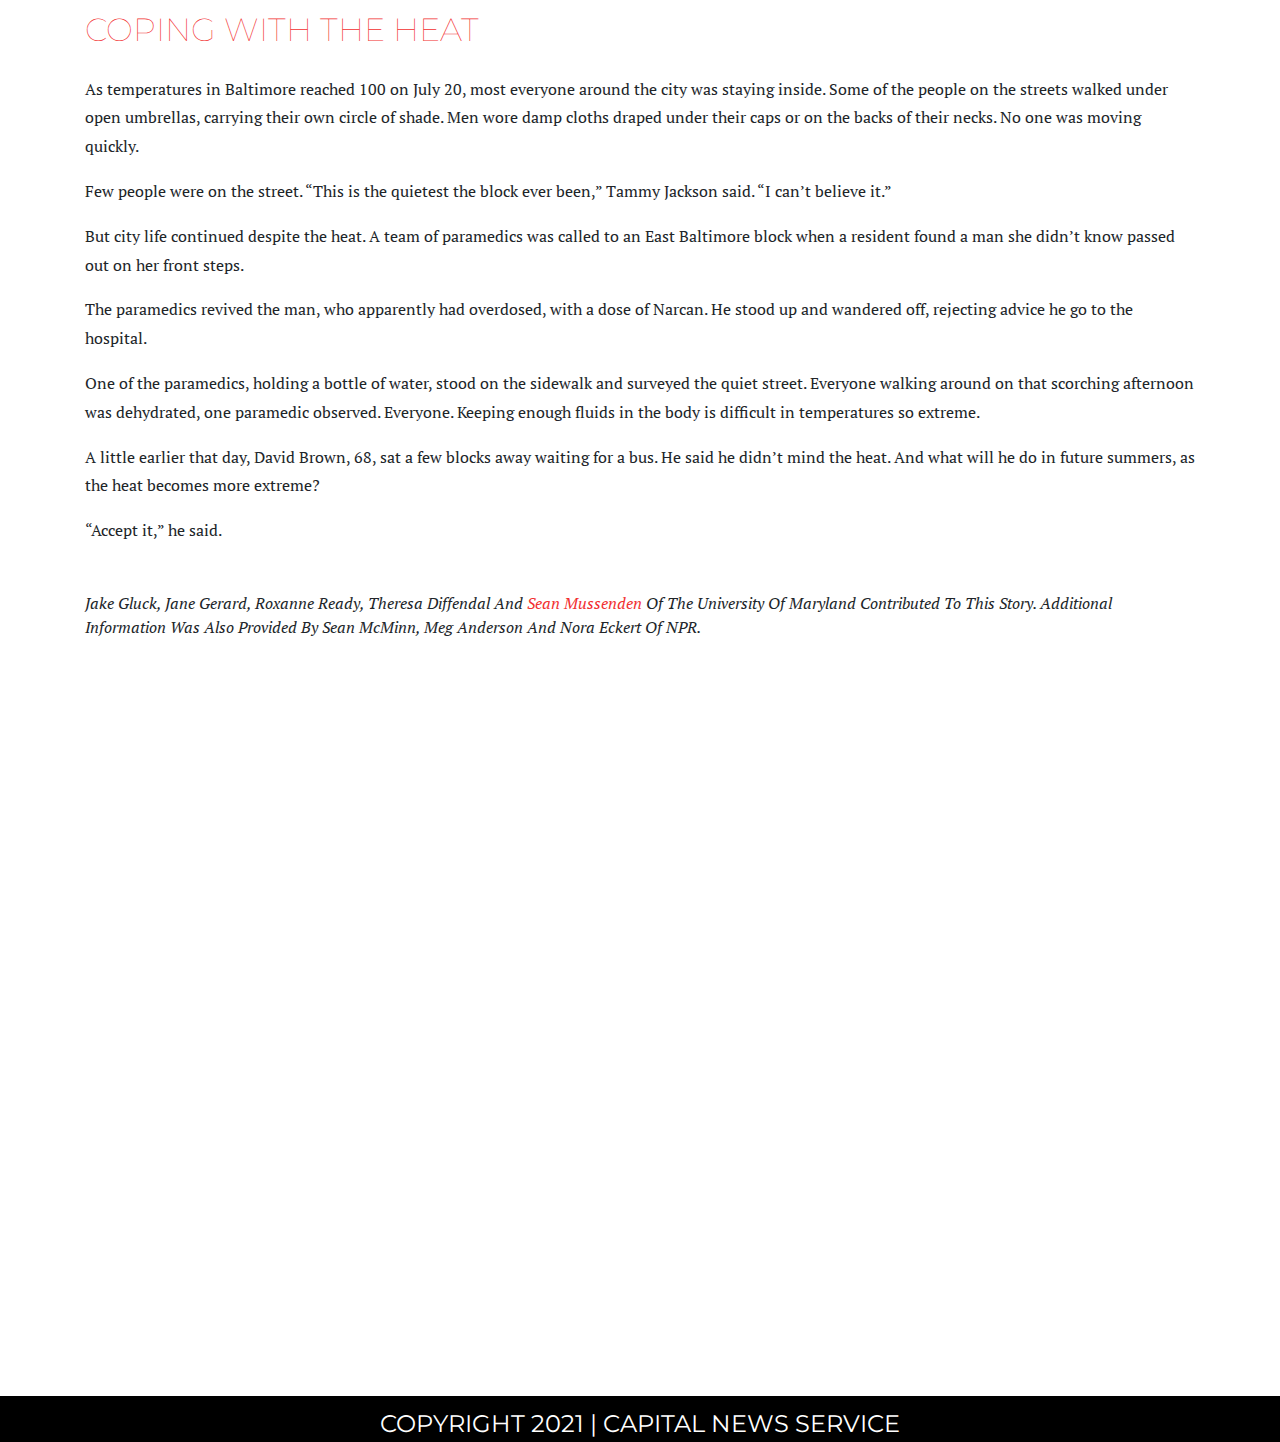
==== commit d23d6364: "climate update" ====
--- a/climate-crisis-story/index.html
+++ b/climate-crisis-story/index.html
@@ -6,12 +6,13 @@
   <meta charset="utf-8">
   <meta name="viewport" content="width=device-width, initial-scale=1, shrink-to-fit=no">
 
-  <title>Heat & Inequality</title>
+  <title>In urban heat islands, climate crisis hits harder</title>
   <meta name="description" content="Climate Crisis Exercise">
   <meta name="author" content="Josh Davidsburg">
   <link rel="preconnect" href="https://fonts.googleapis.com">
   <link rel="preconnect" href="https://fonts.gstatic.com" crossorigin>
   <link href="https://fonts.googleapis.com/css2?family=PT+Serif:ital,wght@0,400;0,700;1,400;1,700&display=swap" rel="stylesheet">
+
   <!-- Bootstrap CSS -->
   <link rel="stylesheet" href="https://stackpath.bootstrapcdn.com/bootstrap/4.4.1/css/bootstrap.min.css" integrity="sha384-Vkoo8x4CGsO3+Hhxv8T/Q5PaXtkKtu6ug5TOeNV6gBiFeWPGFN9MuhOf23Q9Ifjh" crossorigin="anonymous">
   <!-- My local stylesheet -->
@@ -45,9 +46,9 @@
   <div class="container">
 
     <h1>In urban heat islands, climate crisis hits harder </h1>
-    <p class="byline">STORY BY: IAN ROUND, JAZMIN CONNER, JERMAINE ROWLEY AND SANDY BANISKY</p>
-
-    <div id="opening-text"><span class="drop-case">H</span>eat radiates from the asphalt and concrete that cover the streets, the sidewalks, the alleys, even the tiny yards behind the homes in the East Baltimore neighborhood of McElderry Park. Trees are scarce. And air doesn’t move much when it comes up against block after block of rowhouses. </div>
+    <p class="byline">STORY BY: IAN ROUND, JAZMIN CONNER, JERMAINE ROWLEY AND <a href="https://merrill.umd.edu/directory/sandy-banisky">SANDY BANISKY</a></p>
+
+    <div id="opening-text"><span class="drop-cap">H</span>eat radiates from the asphalt and concrete that cover the streets, the sidewalks, the alleys, even the tiny yards behind the homes in the East Baltimore neighborhood of McElderry Park. Trees are scarce. And air doesn’t move much when it comes up against block after block of rowhouses. </div>
 
     <p> So as a dangerous 11-day heat wave tormented the city in July, the hottest month ever recorded on the planet, fewer and fewer residents were going outside.</p>
 
@@ -67,7 +68,7 @@
 
     <iframe src="//datawrapper.dwcdn.net/JL5jA/2/" frameborder="0" allowtransparency="true" allowfullscreen webkitallowfullscreen mozallowfullscreen oallowfullscreen msallowfullscreen width="100%" height="500"></iframe>
 
-    <p class="chapter-headline">heat islands</p>
+    <p class="chapter-headline">urban heat islands</p>
 
     <p>Cities, crowded and paved over, already feel the impact of climate change, with poorer air quality and streets, highways and bridges damaged by storms. But certain neighborhoods will continue to feel the effects of extreme temperatures more than others.</p>
 
@@ -100,6 +101,8 @@
 
     <p>“We have to root ourselves in the reality that Baltimore for all this great history has a history of inequality and racism that we don’t like to talk about,” Baltimore City Council President Brandon M. Scott said.</p>
 
+    <p class="chapter-headline">The Code Red weekend<p>
+
     <p>As July’s weather emergency bore down, Baltimore’s health department put out press releases advising citizens to drink water and cut back on outdoor activities. At a Thursday press conference warning of a 100-degree weekend, the mayor told Baltimoreans to stay inside until the weather broke Monday night.</p>
 
     <p>Radio and television stations dutifully broadcast that the city opened cooling centers, where people could rest during the most intense heat. City health officials said the information was also available on its website.</p>
@@ -160,15 +163,15 @@
 
     <p>By the end of July, the health department had declared 12 Code Red days this year, and the department counted 2,454 people who had visited cooling centers.</p>
 
-    <p>Martin said the health department is working with community groups to find places in addition to city-owned buildings — maybe churches or community associations — where residents could find a place with air conditioning. Those would offer relief closer to home.</p>
-
-    <p>Scott, the City Council president, said that cooling centers are fine but may not be the answer for everyone. “We have to understand the culture of the neighborhood. Some people are not going to want to be leaving their homes to get cool,” he said.</p>
-
     <div class="quote">“We wouldn’t need cooling centers if we had healthy neighborhoods.”
       <div class="attribution">- Del. Robbyn Lewis of East Baltimore</div>
     </div>
 
 
+    <p>Martin said the health department is working with community groups to find places in addition to city-owned buildings — maybe churches or community associations — where residents could find a place with air conditioning. Those would offer relief closer to home.</p>
+
+    <p>Scott, the City Council president, said that cooling centers are fine but may not be the answer for everyone. “We have to understand the culture of the neighborhood. Some people are not going to want to be leaving their homes to get cool,” he said.</p>
+
     <p>Lewis said, “We wouldn’t need cooling centers if we had healthy neighborhoods.”</p>
 
     <p class="chapter-headline">Heading off catastrophe</p>
@@ -183,32 +186,34 @@
 
     <iframe title="Baltimore cooling centers" aria-label="Locator maps" id="datawrapper-chart-g17ar" src="//datawrapper.dwcdn.net/g17ar/1/" scrolling="no" frameborder="0" style="width: 0px; border: none; min-width: 100% !important; height: 929px;" height="526"></iframe>
 
-    <p class="chapter-headline">The Code Red weekend</p>
 
     <p>Historically, the Baltimore area has averaged about six days a year when the heat index exceeded 100 degrees, according to new research from the Union of Concerned Scientists and the University of Idaho.</p>
+
+    <p>If no action is taken to reduce carbon emissions, by mid-century that figure will rise to more than 37 days annually, according to the researchers. The study defines mid-century as starting in 17 years.</p>
+
+    <p>By the end of the century, as a baby born today becomes a senior citizen, there will be 65 days with a heat index of 100 degrees or higher, the researchers projected. That’s about the same number as McAllen, Texas, a city that abuts the Mexican border.</p>
+
+    <!--sidebar -->
     <div class="sidebar">
       <div class="sidebar-headline">State of the Climate 2018</div>
-      <p class="sidebar-list">The American Meteorological Society releases a State of the Climate report each summer summarizing data collected by global environmental monitoring stations around the world. In 2018, here were five key findings:</p>
-      <ul class="sidebar-list">
-        <li>2018 was the fourth warmest year, behind only 2016, 2015 and 2017. Since the start of the 21st Century, every year has been hotter than the global average temperature recorded from 1981 to 2010.</li>
-
-        <li>Glaciers have continued to melt for the 30th year in a row. In 2018, approximately one meter of ice melted off the top of the average glacier.</li>
-
-        <li>Sea levels rose for the seventh year in a row. The annual mean sea level is the highest it’s been in 26 years.</li>
-
-        <li>The global average carbon dioxide concentration at Earth’s surface is the highest ever recorded according to data that goes back 800,000 years. Carbon dioxide, methane and nitrous oxide released in the atmosphere continue to increase.</li>
-
-        <li>Arctic air temperatures rose at twice the rate of the rest of the Earth with the five past years’ Arctic temperatures surpassing records since 1900.</li>
-
+      <div class="sidebar-list">
+      <p >The American Meteorological Society releases a State of the Climate report each summer summarizing data collected by global environmental monitoring stations around the world. In 2018, here were five key findings:</p>
+      <ul>
+        <li><span class="bold">2018 was the fourth warmest year,</span> behind only 2016, 2015 and 2017. Since the start of the 21st Century, every year has been hotter than the global average temperature recorded from 1981 to 2010.</li>
+
+        <li><span class="bold">Glaciers have continued to melt for the 30th year in a row. </span>In 2018, approximately one meter of ice melted off the top of the average glacier.</li>
+
+        <li><span class="bold">Sea levels rose for the seventh year in a row.</span> The annual mean sea level is the highest it’s been in 26 years.</li>
+
+        <li><span class="bold">The global average carbon dioxide concentration at Earth’s surface is the highest ever recorded</span> according to data that goes back 800,000 years. Carbon dioxide, methane and nitrous oxide released in the atmosphere continue to increase.</li>
+
+        <li><span class="bold">Arctic air temperatures rose at twice the rate of the rest of the Earth</span> with the five past years’ Arctic temperatures surpassing records since 1900.</li>
+      </div class="sidebar-list">
         <br>
 
-        <p>Source: American Meteorological Society's The State of the Climate in 2018</p>
+        <p class="sidebar-source">Source: American Meteorological Society's <a href="https://www.ametsoc.org/ams/index.cfm/publications/bulletin-of-the-american-meteorological-society-bams/state-of-the-climate/"> The State of the Climate in 2018</a></p>
 
     </div>
-
-    <p>If no action is taken to reduce carbon emissions, by mid-century that figure will rise to more than 37 days annually, according to the researchers. The study defines mid-century as starting in 17 years.</p>
-
-    <p>By the end of the century, as a baby born today becomes a senior citizen, there will be 65 days with a heat index of 100 degrees or higher, the researchers projected. That’s about the same number as McAllen, Texas, a city that abuts the Mexican border.</p>
 
     <p>Peter Beilenson, Baltimore’s health commissioner from 1992 to 2005, now the health services director of Sacramento County, California, said health departments could use different strategies to deal with extreme heat.</p>
 
--- a/climate-crisis-story/style.css
+++ b/climate-crisis-story/style.css
@@ -1,10 +1,11 @@
 /* headline */
 h1{
-  font-family: 'Playfair Display', serif;
+  font-family: 'PT Serif', serif;
   text-align: left;
   font-size: 5em;
   padding-top: 20px;
   text-transform: capitalize;
+  font-weight: 500;
 }
 
 .byline{
@@ -31,30 +32,35 @@
 
 /* links */
 a:link{
-  link: #f23030;
+  color: #f23030;
 }
 
 a:hover{
-  hover: blue;
+  color: blue;
 }
 
 a:visited{
-  visited: yellow;
+  color: black;
 }
 
 .chapter-headline{
   font-size: 2em;
   font-weight: 600;
-  font-family: 'Playfair Display', serif;
-  text-transform: capitalize;
+  font-family: 'Montserrat', sans-serif;
+  text-transform: uppercase;
   padding-top: 25px;
+  color: #f23030;
+  font-weight: 100;
 }
 
 /*opening graph */
 
-.drop-case{
-  font-size: 2em;
-  color: #f23030;
+.drop-cap{
+  font-size: 4em;
+  color: #f23030;
+  float:left;
+  line-height: .75;
+  font-weight: 700;
 }
 
 #opening-text{
@@ -137,7 +143,7 @@
 }
 
 .sub-head{
-  font-family: 'Montserrat', sans-serif;
+  font-family: font-family: 'Playfair Display', serif;
   font-size: .25em;
 }
 
@@ -182,10 +188,27 @@
   font-family: 'PT Serif', serif;
 }
 
+.bold{
+  font-weight: 700;
+}
+.sidebar-source{
+  font-style: italic;
+  padding: 0 20px 0 20px;
+}
 /* media queries */
-@media screen and (max-width:900px){
+@media screen and (max-width:1000px){
   .hero-head{
-    font-size: 1.5em;
+    font-size: 3em;
+  }
+  h1{
+    font-size: 3em;
+
+  }
+  #opening-text{
+    font-size: 1em;
+  }
+  .byline{
+    font-size: .75em;
   }
 }
 
